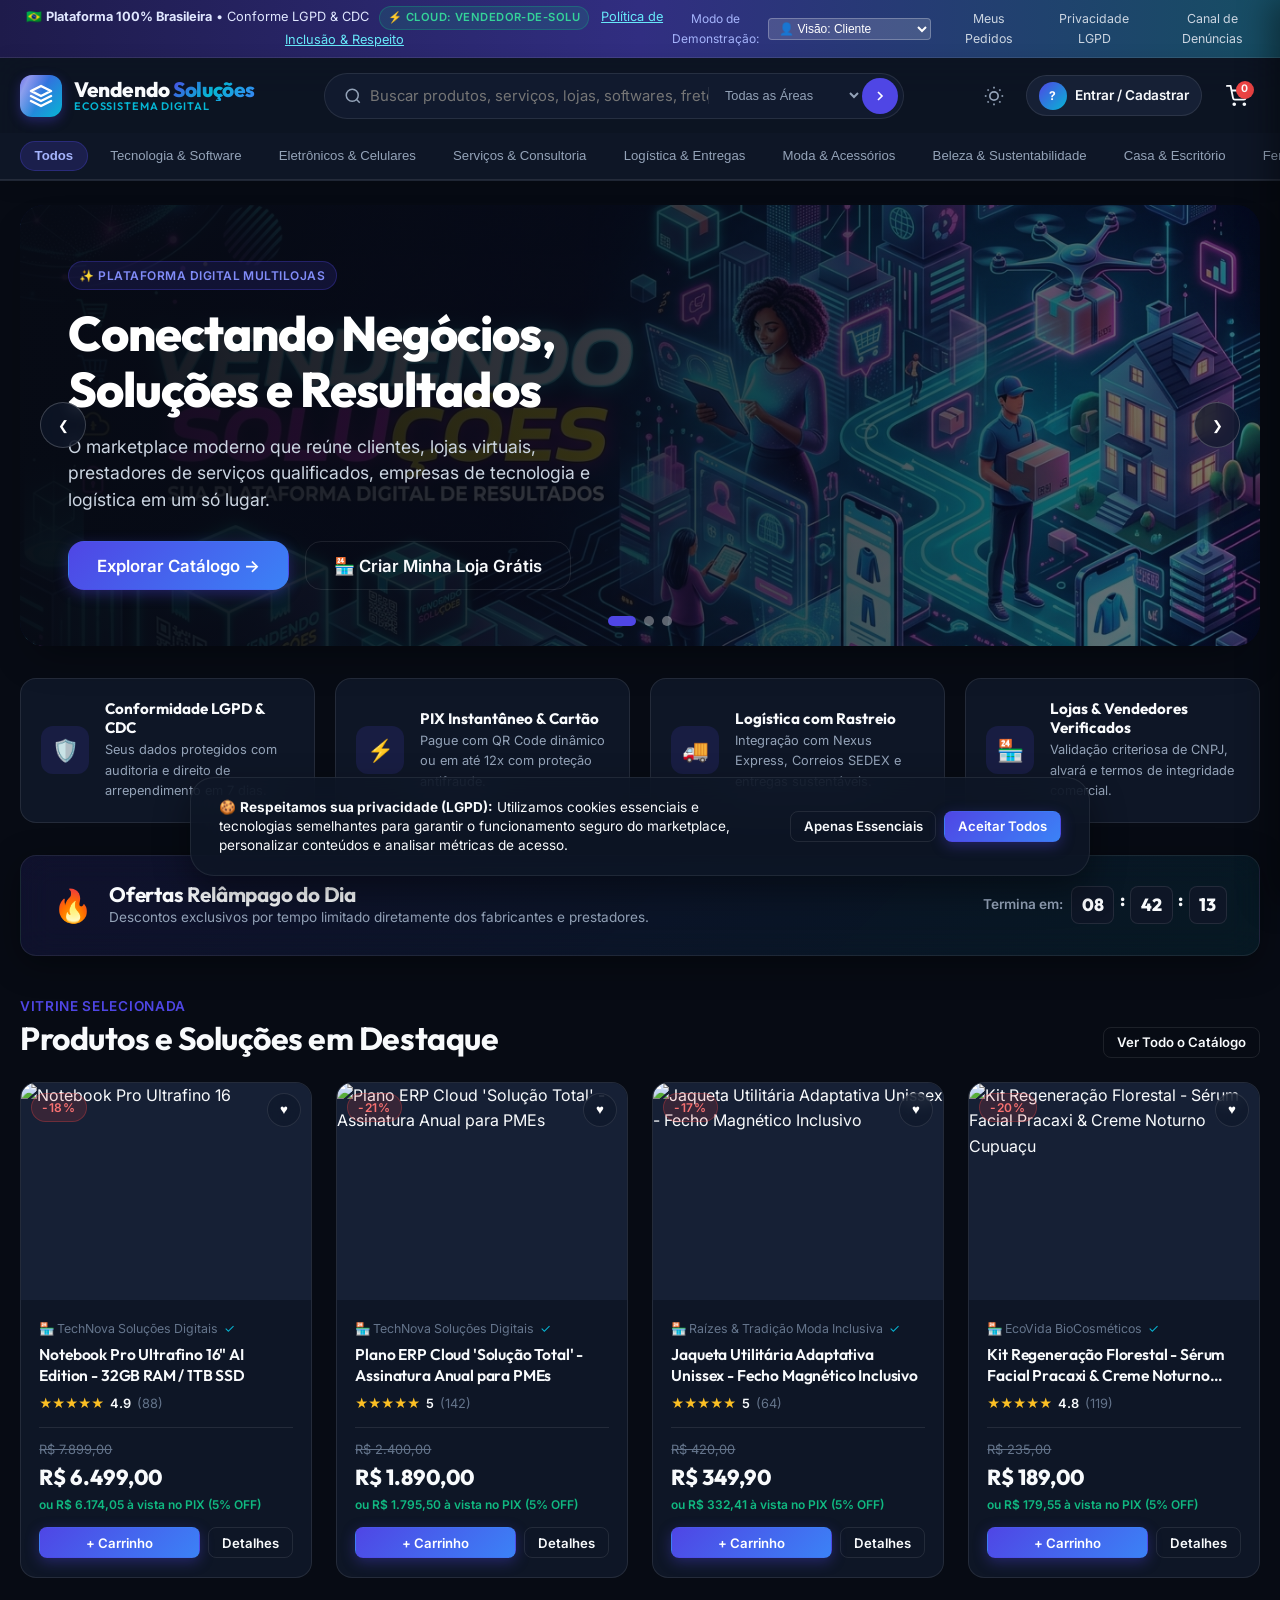
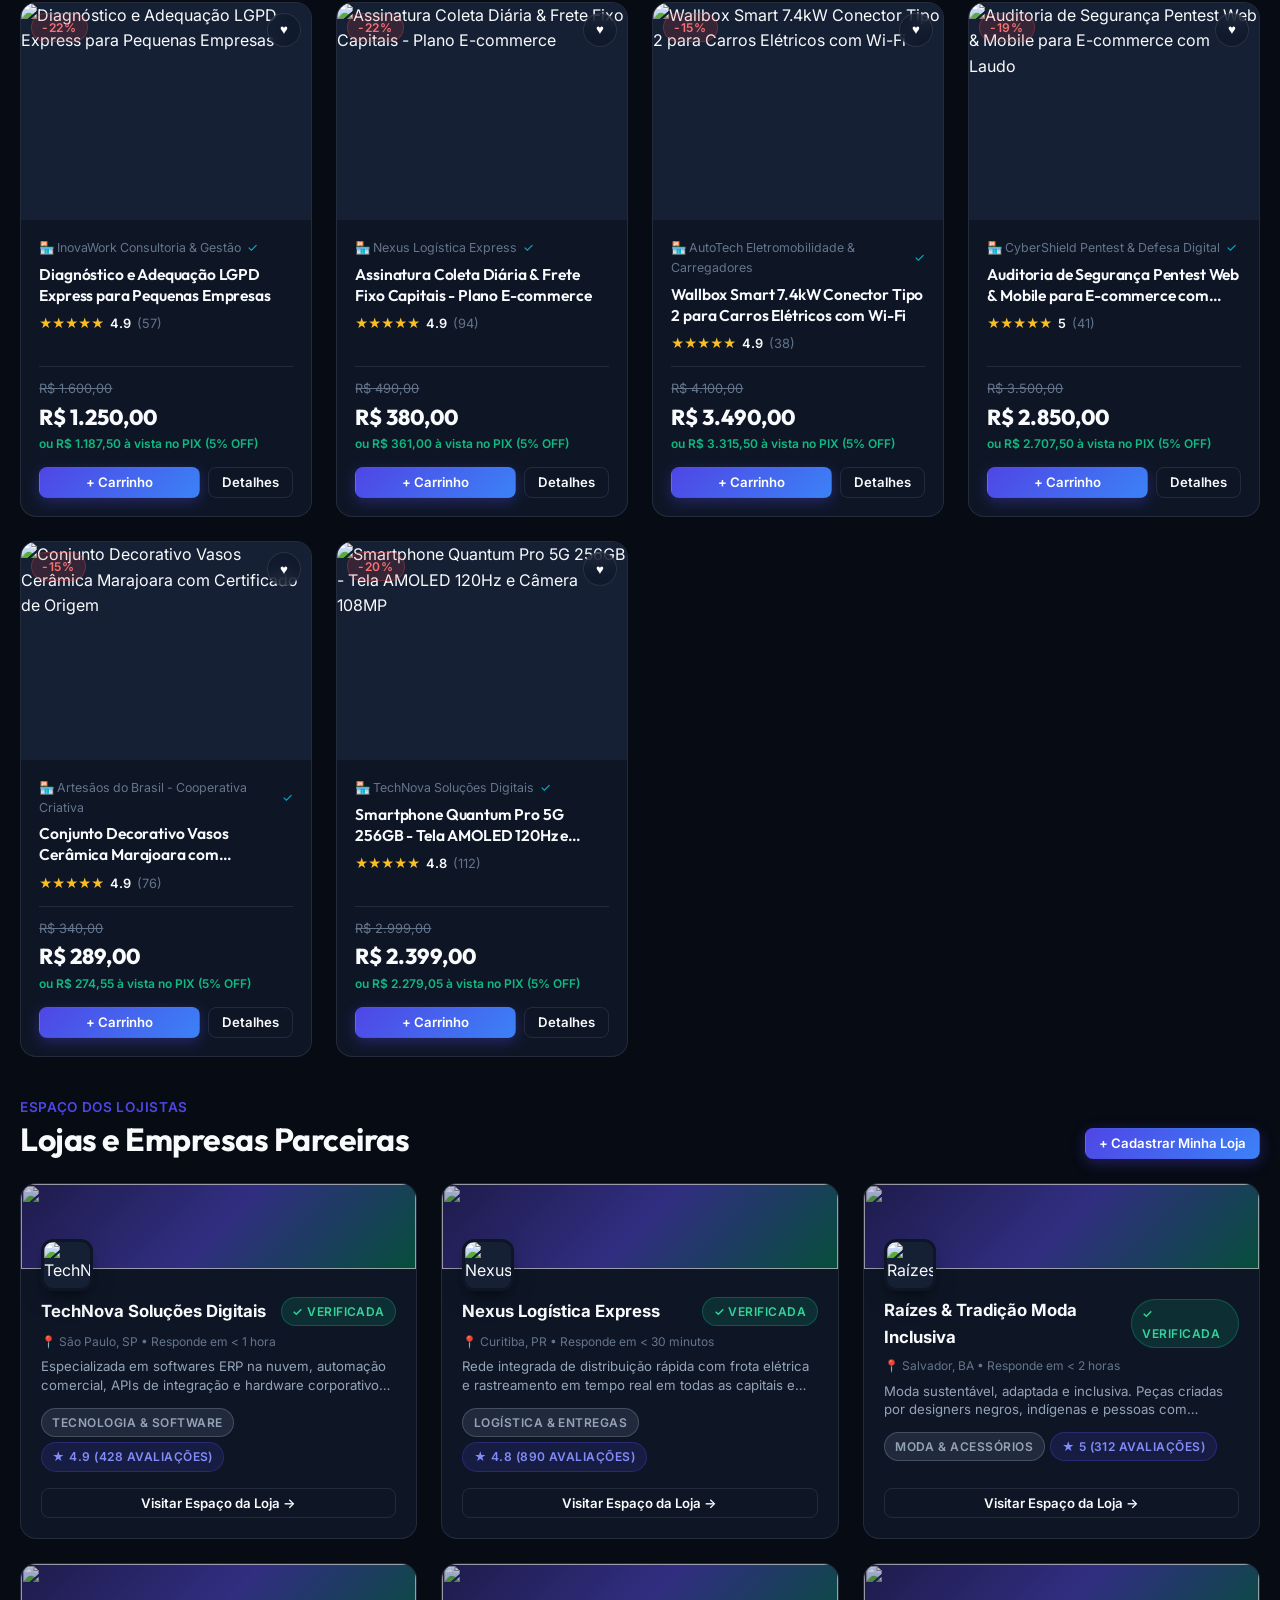
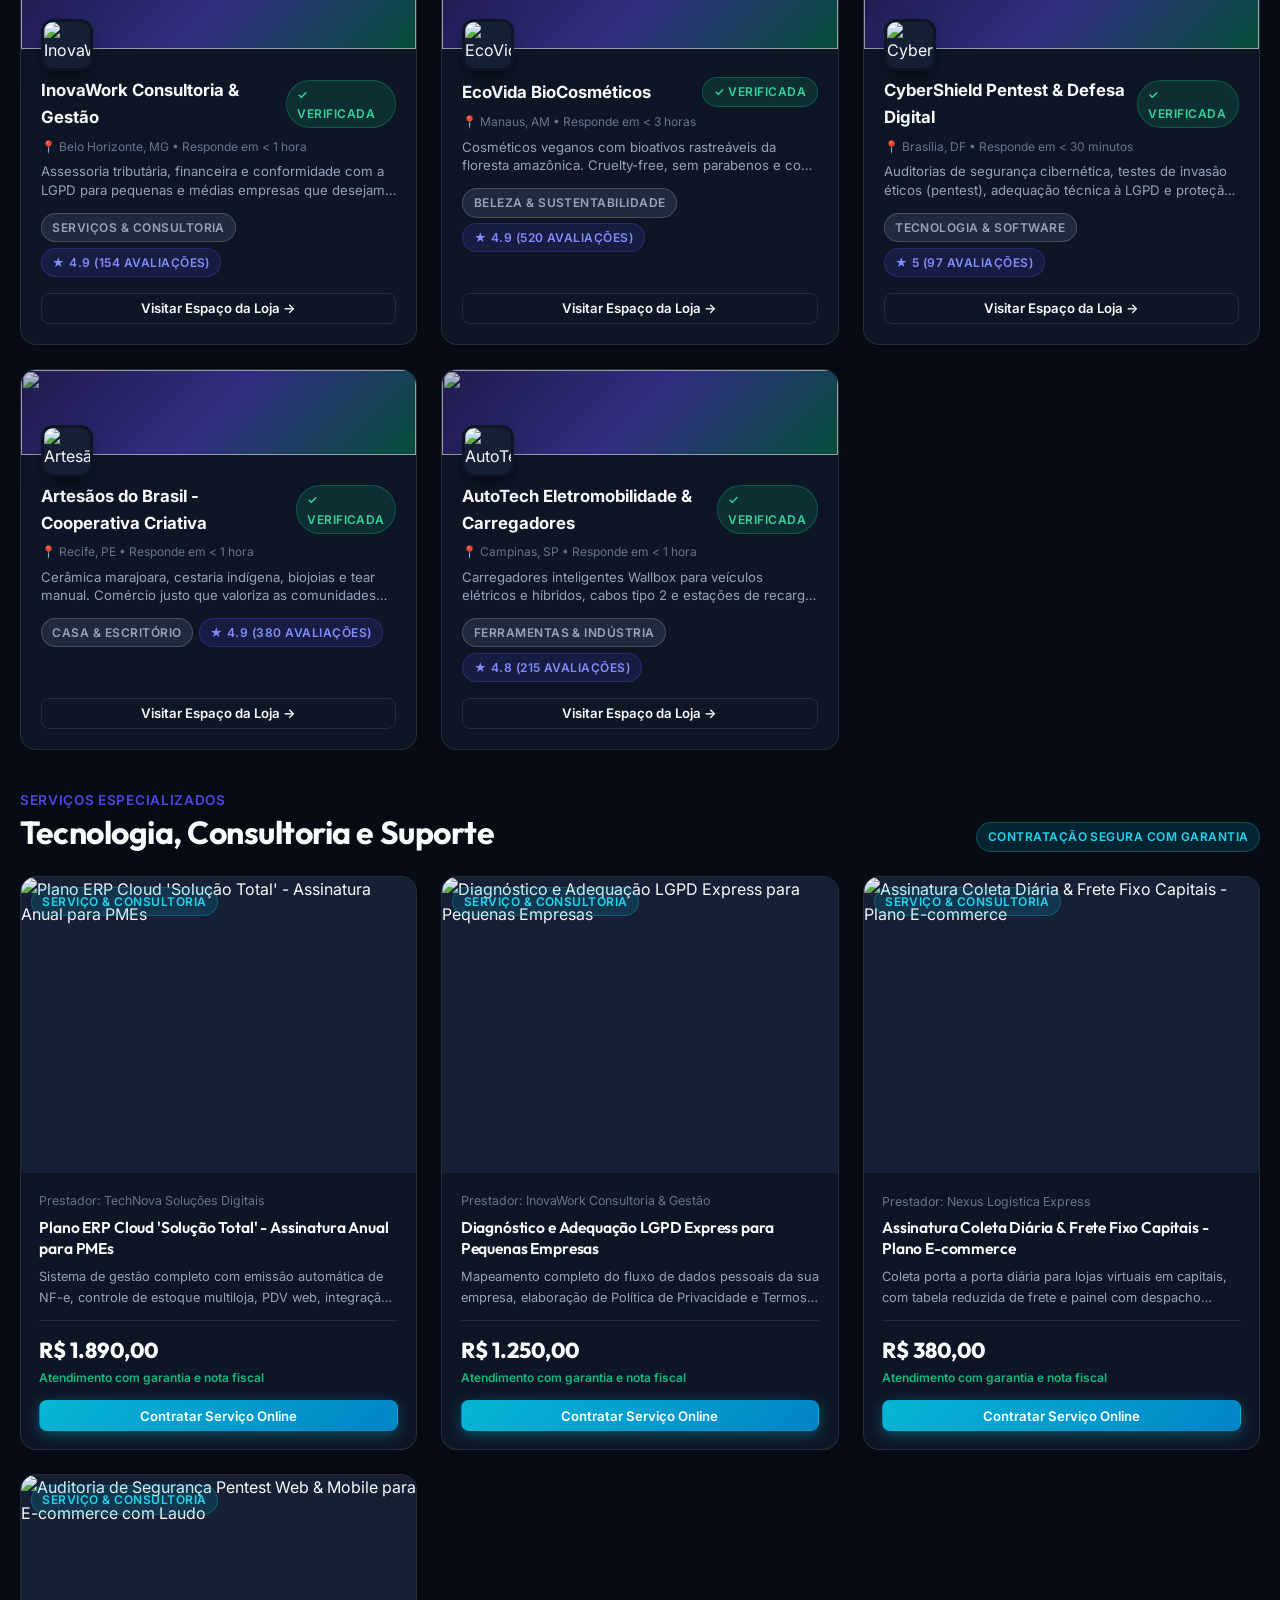
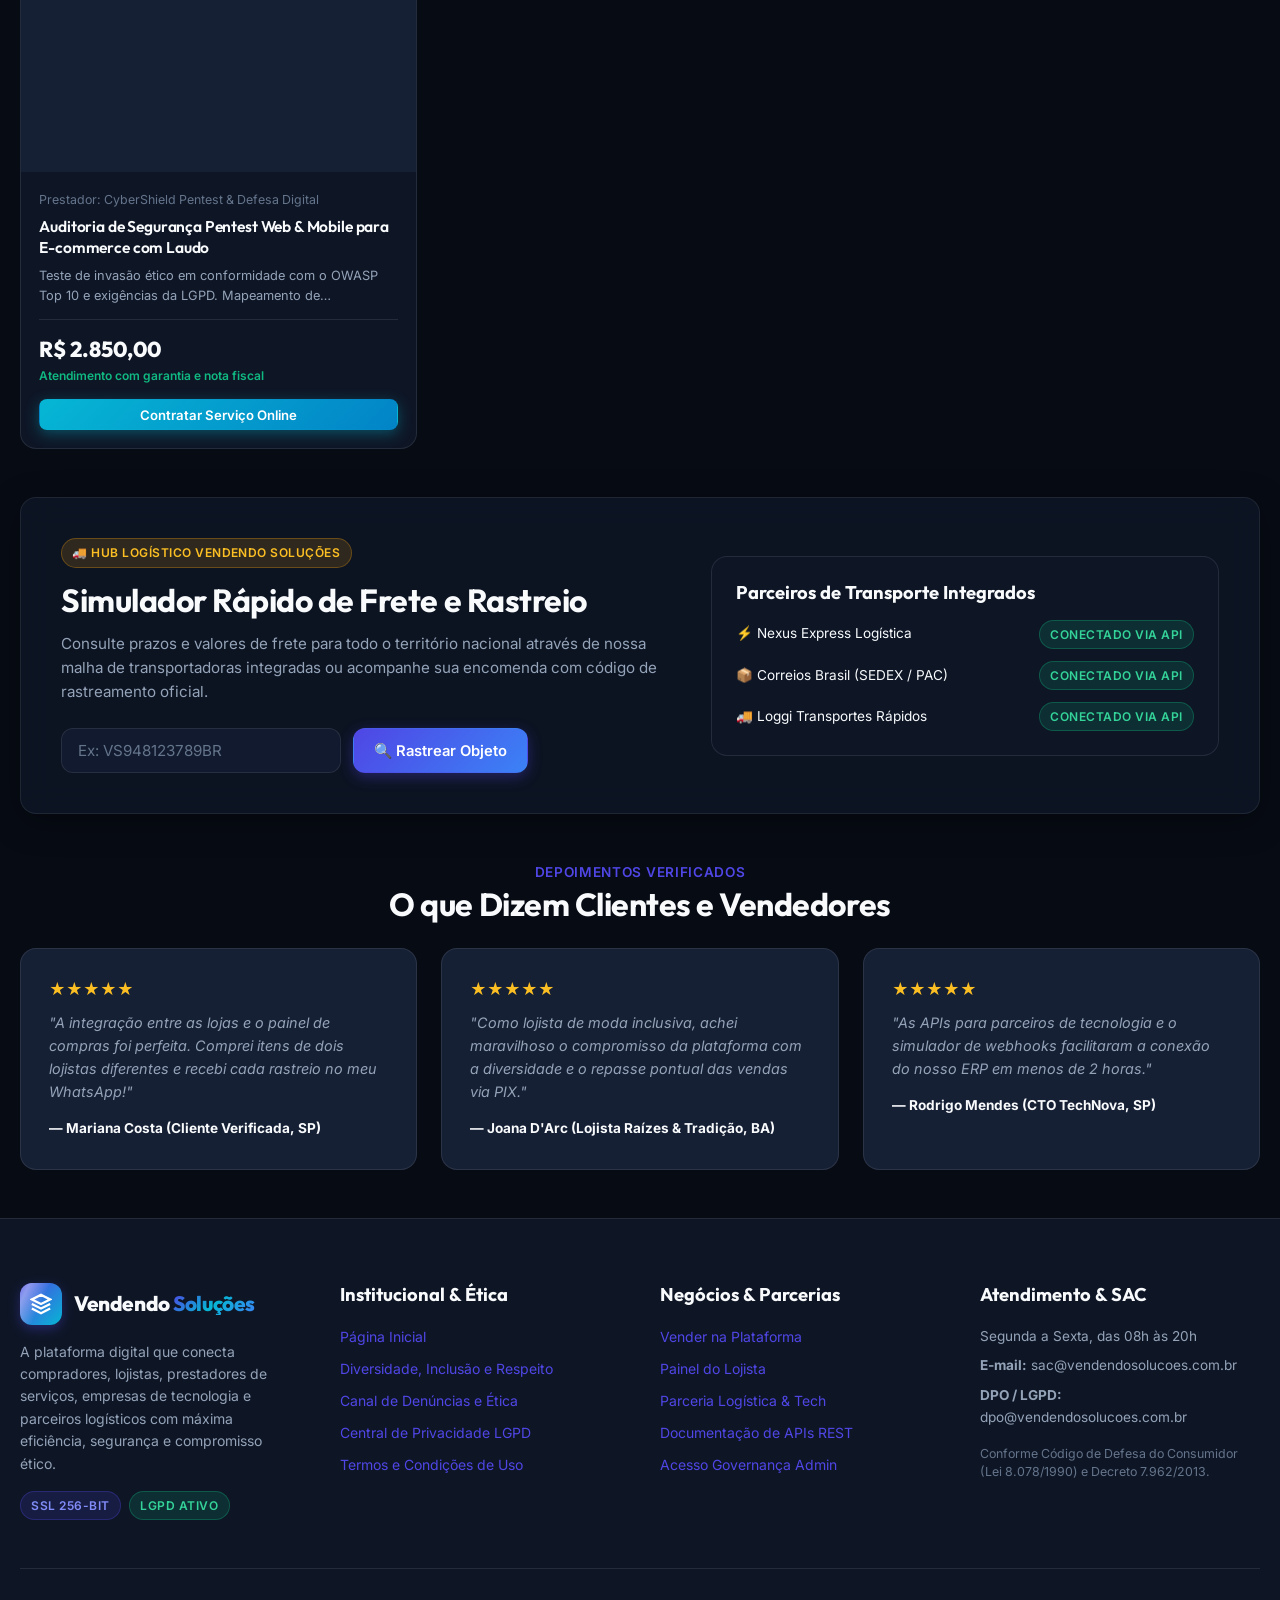
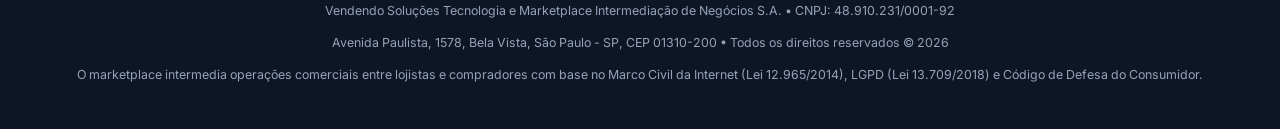
==== index.html @ 3128c268 "Pure static site - no package.json" ====
<!DOCTYPE html>
<html lang="pt-BR" data-theme="dark">
<head>
  <meta charset="UTF-8">
  <meta name="viewport" content="width=device-width, initial-scale=1.0, maximum-scale=5.0">
  <title>Vendendo Soluções — Plataforma Digital & Marketplace Inclusivo</title>
  <meta name="description" content="O ecossistema digital que conecta clientes, lojistas, prestadores de serviços e empresas de tecnologia com segurança, diversidade e conformidade LGPD.">
  <meta name="theme-color" content="#4F46E5">
  <link rel="manifest" href="/manifest.json">
  <link rel="icon" type="image/svg+xml" href="/assets/images/icon.svg">

  <!-- Environment Variables Injection (Vercel) -->
  <script>
    // Vercel injects environment variables at build time
    // Fallback to defaults for local development
    window.ENV = {
      VITE_FIREBASE_API_KEY: "AIzaSyAOHlzuTQDKIqgo1FUgU7ARN6tBzEs52_4",
      VITE_FIREBASE_AUTH_DOMAIN: "vendedor-de-solu.firebaseapp.com",
      VITE_FIREBASE_PROJECT_ID: "vendedor-de-solu",
      VITE_FIREBASE_STORAGE_BUCKET: "vendedor-de-solu.firebasestorage.app",
      VITE_FIREBASE_MESSAGING_SENDER_ID: "953875102535",
      VITE_FIREBASE_APP_ID: "1:953875102535:web:6b5782e82c4dc207832a62",
      VITE_FIREBASE_MEASUREMENT_ID: "G-XT74WR2V3C",
      VITE_GA_MEASUREMENT_ID: "G-XXXXXXXXXX"
    };
  </script>

  <!-- Google Analytics (GA4) -->
  <script>
    const GA_ID = window.ENV?.VITE_GA_MEASUREMENT_ID || "G-XXXXXXXXXX";
    if (GA_ID !== "G-XXXXXXXXXX") {
      const script = document.createElement("script");
      script.async = true;
      script.src = "https://www.googletagmanager.com/gtag/js?id=" + GA_ID;
      document.head.appendChild(script);
      window.dataLayer = window.dataLayer || [];
      function gtag(){dataLayer.push(arguments);}
      gtag('js', new Date());
      gtag('config', GA_ID);
    }
  </script>

  <!-- Stylesheets -->
  <link rel="stylesheet" href="/css/design-system.css">
  <link rel="stylesheet" href="/css/components.css">
  <link rel="stylesheet" href="/css/marketplace.css">
  <link rel="stylesheet" href="/css/dashboards.css">
  <link rel="stylesheet" href="/css/policies.css">
  <link rel="stylesheet" href="/css/responsive.css">
</head>
<body>

  <!-- Top Notice & Role Switcher Bar -->
  <div class="top-notice-bar">
    <div class="container" style="display:flex; justify-content:space-between; align-items:center; width:100%;">
      <div>
        <span>🇧🇷 <strong>Plataforma 100% Brasileira</strong> • Conforme LGPD & CDC</span>
        <span id="firebase-cloud-status" class="badge badge-success" style="font-size:0.7rem; padding:2px 8px; margin-left:6px; cursor:pointer;" onclick="store.showToast('Conectado ao Firebase Cloud (Projeto: vendedor-de-solu)', 'success', 'Firebase Integrado')">⚡ Cloud: vendedor-de-solu</span>
        <a href="javascript:void(0)" onclick="App.navigate('policy-diversity')">Política de Inclusão & Respeito</a>
      </div>
      <div style="display:flex; align-items:center; gap:1rem;">
        <div style="display:flex; align-items:center; gap:0.4rem;">
          <span style="font-size:0.75rem; color:#A5B4FC;">Modo de Demonstração:</span>
          <select id="quick-role-selector" onchange="App.handleRoleSwitch(this.value)" style="background:rgba(255,255,255,0.15); color:#FFFFFF; border:1px solid rgba(255,255,255,0.25); border-radius:4px; padding:2px 6px; font-size:0.75rem; cursor:pointer;">
            <option value="client">👤 Visão: Cliente</option>
            <option value="lojista">🏪 Visão: Lojista</option>
            <option value="partner">🤝 Visão: Parceiro</option>
            <option value="admin">🛡️ Visão: Administrador</option>
          </select>
        </div>
        <div class="top-notice-links">
          <a href="javascript:void(0)" onclick="App.navigate('my-orders')">Meus Pedidos</a>
          <a href="javascript:void(0)" onclick="App.navigate('policy-lgpd')">Privacidade LGPD</a>
          <a href="javascript:void(0)" onclick="App.openModal('modal-report')">Canal de Denúncias</a>
        </div>
      </div>
    </div>
  </div>

  <!-- Main Site Header -->
  <header class="site-header">
    <div class="container">
      <div class="header-main">
        <!-- Brand Logo -->
        <a class="brand-logo" onclick="App.navigate('home')">
          <div class="brand-icon">
            <svg width="24" height="24" viewBox="0 0 24 24" fill="none" stroke="currentColor" stroke-width="2.5" stroke-linecap="round" stroke-linejoin="round">
              <path d="M12 2L2 7l10 5 10-5-10-5zM2 17l10 5 10-5M2 12l10 5 10-5"/>
            </svg>
          </div>
          <div class="brand-title">
            <span class="main-text">Vendendo <span class="text-gradient">Soluções</span></span>
            <span class="sub-text">Ecossistema Digital</span>
          </div>
        </a>

        <!-- Global Search Bar -->
        <div class="search-wrapper">
          <div class="search-bar-inner">
            <svg width="18" height="18" viewBox="0 0 24 24" fill="none" stroke="#94A3B8" stroke-width="2" style="margin-right:8px;">
              <circle cx="11" cy="11" r="8"/><path d="m21 21-4.3-4.3"/>
            </svg>
            <input type="text" id="global-search-input" class="search-input" placeholder="Buscar produtos, serviços, lojas, softwares, frete...">
            <select class="search-category-select" onchange="App.filterCategory(this.value)">
              <option value="cat-todos">Todas as Áreas</option>
              <option value="cat-tec">Tecnologia & SaaS</option>
              <option value="cat-eletronicos">Eletrônicos</option>
              <option value="cat-servicos">Serviços</option>
              <option value="cat-logistica">Logística</option>
              <option value="cat-moda">Moda Inclusiva</option>
              <option value="cat-beleza">BioCosméticos</option>
            </select>
            <button class="search-btn" title="Buscar">
              <svg width="16" height="16" viewBox="0 0 24 24" fill="none" stroke="currentColor" stroke-width="2.5"><path d="m9 18 6-6-6-6"/></svg>
            </button>
          </div>
          <!-- Predictive Results Dropdown -->
          <div class="search-results-dropdown" id="search-predictive-dropdown"></div>
        </div>

        <!-- Header Actions -->
        <div class="header-actions">
          <!-- Theme Switcher -->
          <button class="btn btn-ghost btn-icon" id="theme-toggle-btn" onclick="App.toggleTheme()" title="Alternar Modo Escuro / Claro">
            <svg width="20" height="20" viewBox="0 0 24 24" fill="none" stroke="currentColor" stroke-width="2"><circle cx="12" cy="12" r="5"/><line x1="12" y1="1" x2="12" y2="3"/><line x1="12" y1="21" x2="12" y2="23"/><line x1="4.22" y1="4.22" x2="5.64" y2="5.64"/><line x1="18.36" y1="18.36" x2="19.78" y2="19.78"/><line x1="1" y1="12" x2="3" y2="12"/><line x1="21" y1="12" x2="23" y2="12"/><line x1="4.22" y1="19.78" x2="5.64" y2="18.36"/><line x1="18.36" y1="5.64" x2="19.78" y2="4.22"/></svg>
          </button>

          <!-- User Profile / Auth Action -->
          <div class="profile-avatar-pill" id="user-profile-menu">
            <div id="nav-user-display" style="display:flex; align-items:center; gap:0.5rem; cursor:pointer;" onclick="App.toggleUserMenu(event)">
              <div class="avatar-circle">C</div>
              <span style="font-size:0.85rem; font-weight:600;">Carlos</span>
              <svg width="14" height="14" viewBox="0 0 24 24" fill="none" stroke="currentColor" stroke-width="2.5" style="margin-left:2px;">⌄</svg>
            </div>
            <div class="user-dropdown" id="user-dropdown-menu" style="display:none; position:absolute; top:100%; right:0; margin-top:8px; min-width:220px; background:var(--bg-surface); border:1px solid var(--border-color); border-radius:var(--radius-md); box-shadow:var(--shadow-lg); z-index:1000; overflow:hidden;">
              <div style="padding:0.75rem 1rem; border-bottom:1px solid var(--border-color);">
                <div style="font-weight:600; font-size:0.85rem;" id="dropdown-user-name">Carlos Eduardo Silva</div>
                <div style="font-size:0.7rem; color:var(--secondary); text-transform:uppercase; font-weight:600;" id="dropdown-user-role">CLIENTE</div>
              </div>
              <a href="javascript:void(0)" onclick="App.navigate('my-orders')" class="dropdown-item" style="display:flex; align-items:center; gap:0.5rem; padding:0.6rem 1rem; color:var(--text-primary); text-decoration:none; font-size:0.85rem; transition:background 0.15s;">📦 Meus Pedidos</a>
              <a href="javascript:void(0)" onclick="App.navigate('policy-lgpd')" class="dropdown-item" style="display:flex; align-items:center; gap:0.5rem; padding:0.6rem 1rem; color:var(--text-primary); text-decoration:none; font-size:0.85rem;">🔒 Privacidade LGPD</a>
              <a href="javascript:void(0)" onclick="App.openModal('modal-report')" class="dropdown-item" style="display:flex; align-items:center; gap:0.5rem; padding:0.6rem 1rem; color:var(--text-primary); text-decoration:none; font-size:0.85rem;">⚠️ Canal de Denúncias</a>
              <hr style="margin:0.5rem 0; border:none; border-top:1px solid var(--border-color);">
              <button onclick="App.logout()" class="dropdown-item" style="display:flex; align-items:center; gap:0.5rem; padding:0.6rem 1rem; color:var(--danger); text-decoration:none; font-size:0.85rem; background:none; border:none; width:100%; text-align:left; cursor:pointer;">🚪 Sair da Conta</button>
            </div>
          </div>

          <!-- Cart Drawer Button -->
          <div class="action-item" onclick="App.openDrawer('cart-drawer')" title="Carrinho de Compras">
            <svg width="22" height="22" viewBox="0 0 24 24" fill="none" stroke="currentColor" stroke-width="2" stroke-linecap="round" stroke-linejoin="round">
              <circle cx="9" cy="21" r="1"/><circle cx="20" cy="21" r="1"/>
              <path d="M1 1h4l2.68 13.39a2 2 0 0 0 2 1.61h9.72a2 2 0 0 0 2-1.61L23 6H6"/>
            </svg>
            <span class="action-badge" id="header-cart-count">0</span>
          </div>
        </div>
      </div>
    </div>

    <!-- Category Nav Strip -->
    <div class="category-nav-strip">
      <div class="container">
        <div class="category-nav-inner" id="category-nav-pills">
          <!-- Dynamic Category Pills Rendered by JS -->
        </div>
      </div>
    </div>
  </header>

  <!-- =========================================================================
       VIEW: HOME (PÁGINA INICIAL)
       ========================================================================= -->
  <main id="view-home" class="view-container">
    <div class="container">

      <!-- Hero Banner Carousel -->
      <section class="hero-section">
        <div class="hero-carousel">
          <div class="carousel-track" id="hero-carousel-track">
            
            <!-- Slide 1: Main Platform & Technology -->
            <div class="carousel-slide">
              <img src="/assets/images/hero-banner.jpg" alt="Vendendo Soluções Marketplace" class="slide-bg">
              <div class="slide-overlay"></div>
              <div class="slide-content">
                <span class="slide-badge badge badge-primary">✨ Plataforma Digital Multilojas</span>
                <h1 class="slide-title">Conectando Negócios, Soluções e Resultados</h1>
                <p class="slide-desc">O marketplace moderno que reúne clientes, lojas virtuais, prestadores de serviços qualificados, empresas de tecnologia e logística em um só lugar.</p>
                <div class="slide-actions">
                  <button class="btn btn-primary btn-lg" onclick="document.getElementById('section-produtos').scrollIntoView({behavior:'smooth'})">
                    Explorar Catálogo →
                  </button>
                  <button class="btn btn-outline btn-lg" onclick="App.openModal('modal-register-merchant')">
                    🏪 Criar Minha Loja Grátis
                  </button>
                </div>
              </div>
            </div>

            <!-- Slide 2: Diversity, Inclusion & Respect -->
            <div class="carousel-slide">
              <img src="/assets/images/diversity-banner.jpg" alt="Diversidade e Inclusão" class="slide-bg">
              <div class="slide-overlay"></div>
              <div class="slide-content">
                <span class="slide-badge badge badge-cyan">🤝 Diversidade, Equidade & Respeito</span>
                <h2 class="slide-title">Um Ecossistema Aberto, Inclusivo e Seguro</h2>
                <p class="slide-desc">Respeito irrestrito a todas as pessoas, comunidade LGBTQIA+, empreendedores negros, indígenas, pessoas com deficiência e negócios de todos os portes.</p>
                <div class="slide-actions">
                  <button class="btn btn-secondary btn-lg" onclick="App.navigate('policy-diversity')">
                    Conhecer Nossas Diretrizes
                  </button>
                  <button class="btn btn-outline btn-lg" onclick="App.openModal('modal-report')">
                    Canal Ético & Denúncia
                  </button>
                </div>
              </div>
            </div>

            <!-- Slide 3: Smart Logistics & Cloud -->
            <div class="carousel-slide">
              <img src="/assets/images/logistics-banner.jpg" alt="Logística Inteligente" class="slide-bg">
              <div class="slide-overlay"></div>
              <div class="slide-content">
                <span class="slide-badge badge badge-warning">⚡ Logística Integrada & Rápida</span>
                <h2 class="slide-title">Entregas Inteligentes e Tecnologia Conectada</h2>
                <p class="slide-desc">Frota de transporte com rastreamento ao vivo, integração via API REST para transportadoras e envio simplificado para todos os lojistas.</p>
                <div class="slide-actions">
                  <button class="btn btn-primary btn-lg" onclick="document.getElementById('section-logistica').scrollIntoView({behavior:'smooth'})">
                    Simular Frete & Rastreio
                  </button>
                  <button class="btn btn-outline btn-lg" onclick="App.openModal('modal-register-partner')">
                    Seja um Parceiro Logístico
                  </button>
                </div>
              </div>
            </div>

          </div>

          <!-- Carousel Controls -->
          <button class="carousel-nav-btn carousel-nav-prev" onclick="App.prevSlide()">❮</button>
          <button class="carousel-nav-btn carousel-nav-next" onclick="App.nextSlide()">❯</button>
          <div class="carousel-indicators">
            <button class="carousel-dot active" onclick="App.setSlide(0)"></button>
            <button class="carousel-dot" onclick="App.setSlide(1)"></button>
            <button class="carousel-dot" onclick="App.setSlide(2)"></button>
          </div>
        </div>
      </section>

      <!-- Trust & Pillars Strip -->
      <section class="trust-strip">
        <div class="trust-card">
          <div class="trust-icon-box">🛡️</div>
          <div class="trust-card-info">
            <h4>Conformidade LGPD & CDC</h4>
            <p>Seus dados protegidos com auditoria e direito de arrependimento em 7 dias.</p>
          </div>
        </div>
        <div class="trust-card">
          <div class="trust-icon-box">⚡</div>
          <div class="trust-card-info">
            <h4>PIX Instantâneo & Cartão</h4>
            <p>Pague com QR Code dinâmico ou em até 12x com proteção antifraude.</p>
          </div>
        </div>
        <div class="trust-card">
          <div class="trust-icon-box">🚚</div>
          <div class="trust-card-info">
            <h4>Logística com Rastreio</h4>
            <p>Integração com Nexus Express, Correios SEDEX e entregas sustentáveis.</p>
          </div>
        </div>
        <div class="trust-card">
          <div class="trust-icon-box">🏪</div>
          <div class="trust-card-info">
            <h4>Lojas & Vendedores Verificados</h4>
            <p>Validação criteriosa de CNPJ, alvará e termos de integridade comercial.</p>
          </div>
        </div>
      </section>

      <!-- Flash Deals Section -->
      <section class="glass-panel" style="padding:1.5rem 2rem; margin-bottom:2.5rem; background:linear-gradient(135deg, rgba(79,70,229,0.12) 0%, rgba(6,182,212,0.08) 100%);">
        <div style="display:flex; justify-content:space-between; align-items:center; flex-wrap:wrap; gap:1rem;">
          <div style="display:flex; align-items:center; gap:1rem;">
            <span style="font-size:2rem;">🔥</span>
            <div>
              <h3 style="font-size:1.3rem;">Ofertas Relâmpago do Dia</h3>
              <p style="margin:0; font-size:0.85rem;">Descontos exclusivos por tempo limitado diretamente dos fabricantes e prestadores.</p>
            </div>
          </div>
          <div style="display:flex; align-items:center; gap:0.5rem;">
            <span style="font-size:0.85rem; font-weight:600; color:var(--text-secondary);">Termina em:</span>
            <div style="display:flex; gap:0.35rem; font-family:var(--font-heading); font-weight:800; font-size:1.1rem;">
              <span id="flash-h" style="background:var(--bg-surface); padding:0.25rem 0.6rem; border-radius:var(--radius-sm); border:1px solid var(--border-color);">08</span> :
              <span id="flash-m" style="background:var(--bg-surface); padding:0.25rem 0.6rem; border-radius:var(--radius-sm); border:1px solid var(--border-color);">42</span> :
              <span id="flash-s" style="background:var(--bg-surface); padding:0.25rem 0.6rem; border-radius:var(--radius-sm); border:1px solid var(--border-color);">15</span>
            </div>
          </div>
        </div>
      </section>

      <!-- Featured Products Vitrine -->
      <section id="section-produtos">
        <div class="section-header">
          <div class="section-title-wrap">
            <span class="section-tagline">Vitrine Selecionada</span>
            <h2 class="section-title">Produtos e Soluções em Destaque</h2>
          </div>
          <div>
            <button class="btn btn-outline btn-sm" onclick="App.filterCategory('cat-todos')">Ver Todo o Catálogo</button>
          </div>
        </div>
        <div class="grid-products" id="vitrine-produtos-grid">
          <!-- Dynamic Products Rendered by JS -->
        </div>
      </section>

      <!-- Featured Stores Showcase -->
      <section id="section-lojas" style="margin-top:2rem;">
        <div class="section-header">
          <div class="section-title-wrap">
            <span class="section-tagline">Espaço dos Lojistas</span>
            <h2 class="section-title">Lojas e Empresas Parceiras</h2>
          </div>
          <button class="btn btn-primary btn-sm" onclick="App.openModal('modal-register-merchant')">
            + Cadastrar Minha Loja
          </button>
        </div>
        <div class="grid-stores" id="vitrine-lojas-grid">
          <!-- Dynamic Stores Rendered by JS -->
        </div>
      </section>

      <!-- Services & Professionals Showcase -->
      <section id="section-servicos" style="margin-top:2rem;">
        <div class="section-header">
          <div class="section-title-wrap">
            <span class="section-tagline">Serviços Especializados</span>
            <h2 class="section-title">Tecnologia, Consultoria e Suporte</h2>
          </div>
          <span class="badge badge-cyan">Contratação Segura com Garantia</span>
        </div>
        <div class="grid-services" id="vitrine-servicos-grid">
          <!-- Dynamic Services Rendered by JS -->
        </div>
      </section>

      <!-- Integrated Logistics Quick Simulator -->
      <section id="section-logistica" class="glass-panel" style="padding:2.5rem; margin:3rem 0;">
        <div style="display:grid; grid-template-columns:1.2fr 1fr; gap:2.5rem; align-items:center;">
          <div>
            <span class="badge badge-warning" style="margin-bottom:0.75rem;">🚚 HUB LOGÍSTICO VENDENDO SOLUÇÕES</span>
            <h2 style="margin-bottom:0.75rem;">Simulador Rápido de Frete e Rastreio</h2>
            <p style="font-size:0.95rem; margin-bottom:1.5rem;">
              Consulte prazos e valores de frete para todo o território nacional através de nossa malha de transportadoras integradas ou acompanhe sua encomenda com código de rastreamento oficial.
            </p>
            <div style="display:flex; gap:0.75rem; flex-wrap:wrap;">
              <input type="text" id="quick-track-input" class="form-control" style="max-width:280px;" placeholder="Ex: VS948123789BR">
              <button class="btn btn-primary" onclick="App.openTrackingModal(document.getElementById('quick-track-input').value.trim() || 'VS948123789BR')">
                🔍 Rastrear Objeto
              </button>
            </div>
          </div>
          <div style="background:var(--bg-surface); padding:1.5rem; border-radius:var(--radius-lg); border:1px solid var(--border-color);">
            <h4 style="margin-bottom:1rem;">Parceiros de Transporte Integrados</h4>
            <div style="display:flex; flex-direction:column; gap:0.75rem;">
              <div style="display:flex; justify-content:space-between; align-items:center; font-size:0.85rem;">
                <span>⚡ Nexus Express Logística</span>
                <span class="badge badge-success">Conectado via API</span>
              </div>
              <div style="display:flex; justify-content:space-between; align-items:center; font-size:0.85rem;">
                <span>📦 Correios Brasil (SEDEX / PAC)</span>
                <span class="badge badge-success">Conectado via API</span>
              </div>
              <div style="display:flex; justify-content:space-between; align-items:center; font-size:0.85rem;">
                <span>🚚 Loggi Transportes Rápidos</span>
                <span class="badge badge-success">Conectado via API</span>
              </div>
            </div>
          </div>
        </div>
      </section>

      <!-- Customer Testimonials -->
      <section style="margin:3rem 0;">
        <div class="section-header" style="justify-content:center; text-align:center;">
          <div class="section-title-wrap" style="align-items:center;">
            <span class="section-tagline">Depoimentos Verificados</span>
            <h2 class="section-title">O que Dizem Clientes e Vendedores</h2>
          </div>
        </div>
        <div style="display:grid; grid-template-columns:repeat(auto-fit, minmax(280px, 1fr)); gap:1.5rem;">
          <div class="value-box">
            <div class="rating-stars" style="margin-bottom:0.5rem;">★★★★★</div>
            <p style="font-style:italic; font-size:0.9rem;">"A integração entre as lojas e o painel de compras foi perfeita. Comprei itens de dois lojistas diferentes e recebi cada rastreio no meu WhatsApp!"</p>
            <strong style="font-size:0.85rem;">— Mariana Costa (Cliente Verificada, SP)</strong>
          </div>
          <div class="value-box">
            <div class="rating-stars" style="margin-bottom:0.5rem;">★★★★★</div>
            <p style="font-style:italic; font-size:0.9rem;">"Como lojista de moda inclusiva, achei maravilhoso o compromisso da plataforma com a diversidade e o repasse pontual das vendas via PIX."</p>
            <strong style="font-size:0.85rem;">— Joana D'Arc (Lojista Raízes & Tradição, BA)</strong>
          </div>
          <div class="value-box">
            <div class="rating-stars" style="margin-bottom:0.5rem;">★★★★★</div>
            <p style="font-style:italic; font-size:0.9rem;">"As APIs para parceiros de tecnologia e o simulador de webhooks facilitaram a conexão do nosso ERP em menos de 2 horas."</p>
            <strong style="font-size:0.85rem;">— Rodrigo Mendes (CTO TechNova, SP)</strong>
          </div>
        </div>
      </section>

    </div>
  </main>

  <!-- =========================================================================
       VIEW: STOREFRONT (PÁGINA INDIVIDUAL DA LOJA)
       ========================================================================= -->
  <section id="view-storefront" class="view-container" style="display:none;">
    <div class="container">
      <button class="btn btn-ghost btn-sm" onclick="App.navigate('home')" style="margin-bottom:1rem;">
        ← Voltar à Página Inicial
      </button>

      <div class="storefront-header">
        <div class="storefront-banner">
          <img id="sf-banner" src="" class="storefront-banner-img">
        </div>
        <div class="storefront-profile">
          <div class="storefront-brand">
            <img id="sf-avatar" src="" class="storefront-avatar">
            <div class="storefront-meta">
              <div style="display:flex; align-items:center; gap:0.5rem;">
                <h2 id="sf-name">Nome da Loja</h2>
                <span class="badge badge-success">✓ Loja Verificada</span>
              </div>
              <div id="sf-legal-cnpj" style="font-size:0.8rem; color:var(--text-muted); margin-top:0.25rem;">
                Razão Social • CNPJ
              </div>
              <p id="sf-desc" style="margin:0.5rem 0 0 0; max-width:650px; font-size:0.875rem;">Descrição da loja...</p>
            </div>
          </div>
          <div class="storefront-actions">
            <button class="btn btn-outline btn-sm" id="sf-btn-fav">☆ Favoritar Loja</button>
            <button class="btn btn-ghost btn-sm" style="color:var(--danger);" onclick="App.openModal('modal-report')">
              ⚠️ Denunciar Loja
            </button>
          </div>
        </div>
      </div>

      <!-- Store Products Showcase -->
      <div class="section-header">
        <h3>Catálogo Exclusivo desta Loja</h3>
      </div>
      <div class="grid-products" id="sf-products-grid">
        <!-- Products for this store -->
      </div>
    </div>
  </section>

  <!-- =========================================================================
       VIEW: CHECKOUT MULTI-LOJISTA
       ========================================================================= -->
  <section id="view-checkout" class="view-container" style="display:none;">
    <div class="container" style="max-width:1050px; margin:2rem auto;">
      
      <!-- Checkout Steps Bar -->
      <div class="checkout-steps-bar">
        <div class="checkout-step-node active" id="step-node-1">
          <div class="step-circle">1</div>
          <span class="step-label">Identificação & Entrega</span>
        </div>
        <div class="checkout-step-node" id="step-node-2">
          <div class="step-circle">2</div>
          <span class="step-label">Opções de Frete</span>
        </div>
        <div class="checkout-step-node" id="step-node-3">
          <div class="step-circle">3</div>
          <span class="step-label">Pagamento & Conclusão</span>
        </div>
      </div>

      <div class="checkout-grid">
        <!-- Main Form Column -->
        <div class="glass-panel" style="padding:2rem;">
          
          <!-- Step 1: Address & Identification -->
          <div id="checkout-step-1">
            <h3 style="margin-bottom:1.25rem;">📍 Dados de Entrega e Destinatário</h3>
            <div style="display:grid; grid-template-columns:1fr 1fr; gap:1rem;">
              <div class="form-group">
                <label class="form-label">Nome Completo <span class="required">*</span></label>
                <input type="text" class="form-control" value="Carlos Eduardo Silva">
              </div>
              <div class="form-group">
                <label class="form-label">E-mail <span class="required">*</span></label>
                <input type="email" class="form-control" value="carlos.silva@exemplo.com.br">
              </div>
            </div>
            <div style="display:grid; grid-template-columns:160px 1fr; gap:1rem;">
              <div class="form-group">
                <label class="form-label">CEP <span class="required">*</span></label>
                <input type="text" class="form-control" value="01310-200">
              </div>
              <div class="form-group">
                <label class="form-label">Logradouro / Avenida <span class="required">*</span></label>
                <input type="text" class="form-control" value="Av. Paulista">
              </div>
            </div>
            <div style="display:grid; grid-template-columns:100px 1fr 120px; gap:1rem;">
              <div class="form-group">
                <label class="form-label">Número</label>
                <input type="text" class="form-control" value="1578">
              </div>
              <div class="form-group">
                <label class="form-label">Complemento</label>
                <input type="text" class="form-control" value="Apto 82">
              </div>
              <div class="form-group">
                <label class="form-label">UF</label>
                <input type="text" class="form-control" value="SP">
              </div>
            </div>
            <button class="btn btn-primary" style="width:100%; margin-top:1rem;" onclick="CartCheckout.setStep(2)">
              Continuar para Opções de Envio →
            </button>
          </div>

          <!-- Step 2: Shipping Method Selection -->
          <div id="checkout-step-2" style="display:none;">
            <h3 style="margin-bottom:1.25rem;">🚚 Escolha as Formas de Envio por Lojista</h3>
            <p style="font-size:0.85rem; color:var(--text-secondary); margin-bottom:1.25rem;">
              Como seu carrinho contém produtos de lojas parceiras independentes, cada lojista fará o envio diretamente com rastreamento individual.
            </p>
            <div style="background:var(--bg-surface-elevated); padding:1.25rem; border-radius:var(--radius-md); border:1px solid var(--border-color); margin-bottom:1.25rem;">
              <div style="font-weight:700; margin-bottom:0.5rem;">🏪 Envio da TechNova Soluções Digitais</div>
              <label style="display:flex; justify-content:space-between; align-items:center; padding:0.5rem 0; cursor:pointer;">
                <span><input type="radio" name="shipping-1" checked> ⚡ Nexus Express (1 a 2 dias úteis)</span>
                <strong>R$ 18,90</strong>
              </label>
              <label style="display:flex; justify-content:space-between; align-items:center; padding:0.5rem 0; cursor:pointer;">
                <span><input type="radio" name="shipping-1"> 📦 SEDEX Correios (2 a 3 dias úteis)</span>
                <strong>R$ 24,50</strong>
              </label>
            </div>
            <div style="display:flex; gap:1rem;">
              <button class="btn btn-outline" onclick="CartCheckout.setStep(1)">← Voltar</button>
              <button class="btn btn-primary" style="flex:1;" onclick="CartCheckout.setStep(3)">
                Ir para o Pagamento Seguro →
              </button>
            </div>
          </div>

          <!-- Step 3: Payment Method Selection -->
          <div id="checkout-step-3" style="display:none;">
            <h3 style="margin-bottom:1.25rem;">💳 Forma de Pagamento</h3>
            
            <div class="payment-method-selector">
              <div class="payment-method-card selected" id="pay-card-pix" onclick="CartCheckout.selectPaymentMethod('pix')">
                <div style="font-size:1.5rem; margin-bottom:0.25rem;">⚡</div>
                <strong>PIX</strong>
                <div style="font-size:0.75rem; color:var(--success); font-weight:700;">Aprovação Instantânea</div>
              </div>
              <div class="payment-method-card" id="pay-card-credit" onclick="CartCheckout.selectPaymentMethod('credit')">
                <div style="font-size:1.5rem; margin-bottom:0.25rem;">💳</div>
                <strong>Cartão de Crédito</strong>
                <div style="font-size:0.75rem; color:var(--text-muted);">Até 12x sem juros</div>
              </div>
              <div class="payment-method-card" id="pay-card-boleto" onclick="CartCheckout.selectPaymentMethod('boleto')">
                <div style="font-size:1.5rem; margin-bottom:0.25rem;">📄</div>
                <strong>Boleto Bancário</strong>
                <div style="font-size:0.75rem; color:var(--text-muted);">1 a 2 dias úteis</div>
              </div>
            </div>

            <!-- PIX Box -->
            <div id="payment-pix-box">
              <div class="pix-qr-container">
                <div style="font-weight:700; margin-bottom:0.5rem;">Pague via PIX com QR Code Dinâmico</div>
                <!-- Dynamic SVG QR Code Representation -->
                <svg class="pix-qr-img" viewBox="0 0 200 200" fill="none" xmlns="http://www.w3.org/2000/svg">
                  <rect width="200" height="200" fill="white"/>
                  <rect x="20" y="20" width="50" height="50" fill="black"/>
                  <rect x="30" y="30" width="30" height="30" fill="white"/>
                  <rect x="37" y="37" width="16" height="16" fill="black"/>
                  <rect x="130" y="20" width="50" height="50" fill="black"/>
                  <rect x="140" y="30" width="30" height="30" fill="white"/>
                  <rect x="147" y="37" width="16" height="16" fill="black"/>
                  <rect x="20" y="130" width="50" height="50" fill="black"/>
                  <rect x="30" y="140" width="30" height="30" fill="white"/>
                  <rect x="37" y="147" width="16" height="16" fill="black"/>
                  <!-- Pattern bits -->
                  <rect x="85" y="20" width="15" height="15" fill="black"/>
                  <rect x="85" y="45" width="25" height="15" fill="black"/>
                  <rect x="105" y="20" width="15" height="15" fill="black"/>
                  <rect x="85" y="85" width="30" height="30" fill="#4F46E5"/>
                  <rect x="20" y="85" width="20" height="20" fill="black"/>
                  <rect x="50" y="85" width="20" height="20" fill="black"/>
                  <rect x="130" y="85" width="20" height="40" fill="black"/>
                  <rect x="160" y="85" width="20" height="20" fill="black"/>
                  <rect x="85" y="130" width="20" height="50" fill="black"/>
                  <rect x="120" y="145" width="60" height="35" fill="black"/>
                </svg>
                <div style="font-size:0.85rem; color:var(--text-secondary); margin-bottom:0.75rem;">
                  QR Code válido por <strong id="pix-countdown" style="color:var(--secondary);">14:59</strong>
                </div>
                <div class="form-group" style="width:100%; max-width:400px; margin-bottom:0.75rem;">
                  <input type="text" id="pix-copy-paste-code" class="form-control" readonly value="00020126580014br.gov.bcb.pix0136vendendosolucoes-bcb-uuid-849182375204000053039865802BR5925VENDENDO SOLUCOES MARKET6009SAO PAULO62070503***6304E8A1" style="font-family:monospace; font-size:0.75rem;">
                </div>
                <button class="btn btn-secondary btn-sm" onclick="CartCheckout.copyPixCode()">
                  📋 Copiar Código PIX
                </button>
              </div>
            </div>

            <!-- Credit Card Box -->
            <div id="payment-credit-box" style="display:none;">
              <div class="form-group">
                <label class="form-label">Número do Cartão</label>
                <input type="text" class="form-control" placeholder="0000 0000 0000 0000" maxlength="19">
              </div>
              <div style="display:grid; grid-template-columns:1fr 100px; gap:1rem;">
                <div class="form-group">
                  <label class="form-label">Validade</label>
                  <input type="text" class="form-control" placeholder="MM/AA" maxlength="5">
                </div>
                <div class="form-group">
                  <label class="form-label">CVV</label>
                  <input type="text" class="form-control" placeholder="123" maxlength="4">
                </div>
              </div>
              <div class="form-group">
                <label class="form-label">Parcelamento</label>
                <select class="form-control form-select">
                  <option>1x à vista sem juros</option>
                  <option>2x sem juros</option>
                  <option>3x sem juros</option>
                  <option>6x sem juros</option>
                  <option>12x sem juros</option>
                </select>
              </div>
            </div>

            <!-- Boleto Box -->
            <div id="payment-boleto-box" style="display:none;">
              <div style="padding:1.5rem; background:var(--bg-surface-elevated); border-radius:var(--radius-md); text-align:center;">
                <div style="font-size:2rem; margin-bottom:0.5rem;">📄</div>
                <h4>Boleto Bancário Registrado</h4>
                <p style="font-size:0.85rem;">Após a finalização, você poderá imprimir ou copiar o código de barras para pagamento em qualquer banco ou lotérica.</p>
              </div>
            </div>

            <!-- Final Action Buttons -->
            <div style="display:flex; gap:1rem; margin-top:2rem;">
              <button class="btn btn-outline" onclick="CartCheckout.setStep(2)">← Voltar</button>
              <button class="btn btn-success btn-lg" style="flex:1;" onclick="CartCheckout.processPayment()">
                🔒 Confirmar Pedido e Concluir Compra
              </button>
            </div>

          </div>

        </div>

        <!-- Order Summary Column -->
        <div>
          <div class="glass-panel" style="padding:1.75rem; position:sticky; top:90px;">
            <h4 style="margin-bottom:1rem;">Resumo da Compra</h4>
            <div id="checkout-summary-items" style="max-height:250px; overflow-y:auto; border-bottom:1px solid var(--border-color); padding-bottom:1rem; margin-bottom:1rem;">
              <!-- Summary items rendered by JS -->
            </div>
            <div style="display:flex; justify-content:space-between; font-size:0.9rem; margin-bottom:0.5rem;">
              <span>Frete Total:</span>
              <strong id="checkout-shipping-price">R$ 25,00</strong>
            </div>
            <div style="display:flex; justify-content:space-between; font-size:1.25rem; font-weight:800; border-top:1px solid var(--border-color); padding-top:0.75rem; color:var(--text-primary);">
              <span>Total:</span>
              <span id="checkout-total-price" style="color:var(--primary);">R$ 0,00</span>
            </div>
            <div style="font-size:0.75rem; color:var(--text-muted); margin-top:1rem; text-align:center;">
              🛡️ Compra 100% protegida pelo Código de Defesa do Consumidor e certificado SSL 256-bit.
            </div>
          </div>
        </div>

      </div>

    </div>
  </section>

  <!-- =========================================================================
       VIEW: DASHBOARD DO LOJISTA (PAINEL DO VENDEDOR)
       ========================================================================= -->
  <section id="view-dashboard-seller" class="view-container" style="display:none;">
    <div class="container">
      <div class="dashboard-layout">
        
        <!-- Sidebar Navigation -->
        <aside class="dashboard-sidebar">
          <div class="dashboard-user-card">
            <div class="avatar-circle" style="width:42px; height:42px; font-size:1.1rem;">🏪</div>
            <div>
              <h3 id="seller-store-name">TechNova Soluções</h3>
              <small id="seller-store-cnpj" style="color:var(--text-muted);">CNPJ: 34.892.110/0001-45</small>
            </div>
          </div>
          <nav class="dashboard-nav">
            <a class="dashboard-nav-item active" onclick="App.navigate('dashboard-seller')">📦 Catálogo & Produtos</a>
            <a class="dashboard-nav-item" onclick="App.navigate('dashboard-seller')">📑 Pedidos Recebidos</a>
            <a class="dashboard-nav-item" onclick="App.navigate('dashboard-seller')">💰 Repasses & Financeiro</a>
            <a class="dashboard-nav-item" onclick="App.navigate('storefront', { storeId: 'store-technova' })">👁️ Ver Minha Loja Pública</a>
          </nav>
        </aside>

        <!-- Main Content Area -->
        <main class="dashboard-content">
          <div style="display:flex; justify-content:space-between; align-items:center; margin-bottom:1.5rem; flex-wrap:wrap; gap:1rem;">
            <div>
              <h2>Painel de Gestão da Loja</h2>
              <p style="margin:0;">Gerencie produtos, estoque, pedidos recebidos e dados de faturamento.</p>
            </div>
            <button class="btn btn-primary" onclick="Dashboards.openAddProductModal()">
              + Cadastrar Produto / Serviço
            </button>
          </div>

          <!-- KPI Cards -->
          <div class="stats-grid">
            <div class="stat-card">
              <span class="stat-label">Faturamento Mensal</span>
              <span class="stat-val" id="seller-kpi-revenue">R$ 18.450,00</span>
              <span class="stat-trend positive">↑ +14.2% vs mês anterior</span>
            </div>
            <div class="stat-card">
              <span class="stat-label">Total de Pedidos</span>
              <span class="stat-val" id="seller-kpi-orders">12</span>
              <span class="stat-trend positive">↑ 3 novos hoje</span>
            </div>
            <div class="stat-card">
              <span class="stat-label">Itens no Catálogo</span>
              <span class="stat-val" id="seller-kpi-products">2</span>
              <span class="stat-trend">Ativos para venda</span>
            </div>
            <div class="stat-card">
              <span class="stat-label">Reputação da Loja</span>
              <span class="stat-val" id="seller-kpi-rating" style="color:#FBBF24;">4.9 ★</span>
              <span class="stat-trend positive">Vendedor Excelente</span>
            </div>
          </div>

          <!-- Products Table -->
          <div style="margin-top:2.5rem;">
            <div style="display:flex; justify-content:space-between; align-items:center;">
              <h3>Meus Produtos e Serviços Cadastrados</h3>
            </div>
            <div class="data-table-wrap">
              <table class="data-table">
                <thead>
                  <tr>
                    <th>Item / Nome</th>
                    <th>Preço de Venda</th>
                    <th>Estoque</th>
                    <th>Avaliação</th>
                    <th>Ações</th>
                  </tr>
                </thead>
                <tbody id="seller-products-table-body">
                  <!-- Rendered by Dashboards.js -->
                </tbody>
              </table>
            </div>
          </div>

          <!-- Orders Received Table -->
          <div style="margin-top:3rem;">
            <div style="display:flex; justify-content:space-between; align-items:center;">
              <h3>Pedidos Recebidos para Despacho</h3>
            </div>
            <div class="data-table-wrap">
              <table class="data-table">
                <thead>
                  <tr>
                    <th>Pedido</th>
                    <th>Data</th>
                    <th>Cliente</th>
                    <th>Status</th>
                    <th>Rastreio</th>
                    <th>Ação</th>
                  </tr>
                </thead>
                <tbody id="seller-orders-table-body">
                  <!-- Rendered by Dashboards.js -->
                </tbody>
              </table>
            </div>
          </div>

        </main>
      </div>
    </div>
  </section>

  <!-- =========================================================================
       VIEW: DASHBOARD DO PARCEIRO (LOGÍSTICA & TECNOLOGIA)
       ========================================================================= -->
  <section id="view-dashboard-partner" class="view-container" style="display:none;">
    <div class="container">
      <div class="dashboard-layout">
        <aside class="dashboard-sidebar">
          <div class="dashboard-user-card">
            <div class="avatar-circle" style="width:42px; height:42px; font-size:1.1rem; background:linear-gradient(135deg, #06B6D4 0%, #3B82F6 100%);">🤝</div>
            <div>
              <h3 id="partner-company-name">Nexus Logística & Cloud</h3>
              <small style="color:var(--text-muted);">Parceiro Oficial</small>
            </div>
          </div>
          <nav class="dashboard-nav">
            <a class="dashboard-nav-item active">🚚 Frota & Transportes</a>
            <a class="dashboard-nav-item">🔌 Credenciais de API</a>
            <a class="dashboard-nav-item">📡 Webhooks & Eventos</a>
          </nav>
        </aside>

        <main class="dashboard-content">
          <h2>Portal de Parceiros & Integração Tecnológica</h2>
          <p>Gerencie integrações de transporte, chaves de API REST e webhooks com a plataforma Vendendo Soluções.</p>

          <!-- API Key Section -->
          <div class="policy-card" style="margin-top:1.5rem;">
            <h3>Chaves de API para Integração REST</h3>
            <p style="font-size:0.85rem;">Utilize este token em requisições para <code>https://api.vendendosolucoes.com.br/v1</code></p>
            <div style="display:flex; gap:0.75rem; margin:1rem 0;">
              <input type="text" id="partner-api-key" class="form-control" readonly style="font-family:monospace;">
              <button class="btn btn-outline" onclick="Dashboards.regenerateApiKey()">↻ Gerar Nova</button>
            </div>
            <button class="btn btn-secondary btn-sm" onclick="Dashboards.simulateWebhook()">
              🚀 Disparar Webhook Simulado de Teste
            </button>
          </div>

          <!-- Carrier Fleet Table -->
          <div style="margin-top:2rem;">
            <h3>Transportadoras Conectadas ao Marketplace</h3>
            <div id="partner-fleet-list" style="margin-top:1rem;">
              <!-- Rendered by Dashboards.js -->
            </div>
          </div>
        </main>
      </div>
    </div>
  </section>

  <!-- =========================================================================
       VIEW: DASHBOARD DO ADMINISTRADOR (MODERAÇÃO & GOVERNANÇA)
       ========================================================================= -->
  <section id="view-dashboard-admin" class="view-container" style="display:none;">
    <div class="container">
      <div class="dashboard-layout">
        <aside class="dashboard-sidebar">
          <div class="dashboard-user-card">
            <div class="avatar-circle" style="width:42px; height:42px; font-size:1.1rem; background:linear-gradient(135deg, #EF4444 0%, #F59E0B 100%);">🛡️</div>
            <div>
              <h3>Admin Master</h3>
              <small style="color:var(--text-muted);">Governança Geral</small>
            </div>
          </div>
          <nav class="dashboard-nav">
            <a class="dashboard-nav-item active">🏪 Moderação de Lojas</a>
            <a class="dashboard-nav-item">⚠️ Central de Denúncias</a>
            <a class="dashboard-nav-item">🔒 Logs de Auditoria</a>
          </nav>
        </aside>

        <main class="dashboard-content">
          <h2>Painel de Moderação & Governança da Plataforma</h2>
          <p>Aprovação de lojistas, análise de denúncias e logs de auditoria de segurança da informação.</p>

          <!-- Stores Moderation -->
          <div style="margin-top:2rem;">
            <h3>Lojas Cadastradas & Verificação de CNPJ</h3>
            <div class="data-table-wrap">
              <table class="data-table">
                <thead>
                  <tr>
                    <th>Loja</th>
                    <th>CNPJ</th>
                    <th>Categoria</th>
                    <th>Status</th>
                    <th>Ações</th>
                  </tr>
                </thead>
                <tbody id="admin-stores-table-body">
                  <!-- Rendered by Dashboards.js -->
                </tbody>
              </table>
            </div>
          </div>

          <!-- Reports / Complaints Moderation -->
          <div style="margin-top:3rem;">
            <h3>Denúncias da Comunidade (Canal Ético)</h3>
            <div class="data-table-wrap">
              <table class="data-table">
                <thead>
                  <tr>
                    <th>Protocolo</th>
                    <th>Data</th>
                    <th>Alvo Denunciado</th>
                    <th>Motivo</th>
                    <th>Status</th>
                    <th>Ação</th>
                  </tr>
                </thead>
                <tbody id="admin-reports-table-body">
                  <!-- Rendered by Dashboards.js -->
                </tbody>
              </table>
            </div>
          </div>

          <!-- Security Audit Logs -->
          <div style="margin-top:3rem;">
            <h3>Logs de Auditoria & Segurança em Tempo Real</h3>
            <div class="data-table-wrap">
              <table class="data-table">
                <thead>
                  <tr>
                    <th>Data/Hora</th>
                    <th>Evento</th>
                    <th>Usuário / Origem</th>
                    <th>IP</th>
                    <th>Detalhes do Evento</th>
                  </tr>
                </thead>
                <tbody id="admin-logs-table-body">
                  <!-- Rendered by Dashboards.js -->
                </tbody>
              </table>
            </div>
          </div>
        </main>
      </div>
    </div>
  </section>

  <!-- =========================================================================
       VIEW: DIVERSIDADE, INCLUSÃO E RESPEITO
       ========================================================================= -->
  <section id="view-policy-diversity" class="view-container" style="display:none;">
    <div class="container" style="max-width:980px; margin:2rem auto;">
      
      <div class="diversity-hero">
        <img src="/assets/images/diversity-banner.jpg" class="diversity-hero-bg">
        <div class="diversity-hero-overlay"></div>
        <div class="diversity-hero-content">
          <span class="badge badge-cyan" style="margin-bottom:0.75rem;">MANIFESTO INSTITUCIONAL</span>
          <h1 style="color:white; margin-bottom:1rem;">Diversidade, Equidade, Inclusão e Respeito</h1>
          <p style="color:#CBD5E1; font-size:1.05rem;">
            A plataforma Vendendo Soluções foi concebida sob o compromisso inegociável de promover um ambiente digital seguro, acolhedor e igualitário para todas as pessoas.
          </p>
        </div>
      </div>

      <div class="policy-card">
        <h2>Nossos Pilares Fundamentais de Convivência</h2>
        <p>No Vendendo Soluções, acreditamos que o comércio eletrônico e a tecnologia devem impulsionar a inclusão socioeconômica, sem qualquer espaço para discriminação.</p>

        <div class="values-grid">
          <div class="value-box">
            <div class="value-icon">🌈</div>
            <h4>Proteção à Comunidade LGBTQIA+</h4>
            <p>Garantia de igualdade absoluta e respeito irrestrito a todas as identidades de gênero e orientações sexuais. Proibição categórica de qualquer discurso discriminatório ou preconceituoso.</p>
          </div>
          <div class="value-box">
            <div class="value-icon">✊🏿</div>
            <h4>Igualdade Racial e Étnica</h4>
            <p>Estímulo ativo ao empreendedorismo negro e indígena, valorizando a produção autoral e a representatividade em todos os nichos de mercado.</p>
          </div>
          <div class="value-box">
            <div class="value-icon">♿</div>
            <h4>Acessibilidade e Inclusão PcD</h4>
            <p>Design universal, produtos adaptados e interfaces acessíveis para pessoas com deficiência, garantindo autonomia plena em compras e vendas.</p>
          </div>
          <div class="value-box">
            <div class="value-icon">⚖️</div>
            <h4>Tolerância Zero contra Assédio</h4>
            <p>Repúdio a qualquer manifestação de assédio moral ou sexual, discurso de ódio, violência verbal, perseguição ou comercialização de itens ilícitos.</p>
          </div>
        </div>

        <div style="background:var(--bg-surface-elevated); padding:1.5rem; border-radius:var(--radius-lg); border-left:4px solid var(--secondary); margin-top:2rem;">
          <h4 style="margin-bottom:0.5rem;">Canal Ético & Ouvidoria Independente</h4>
          <p style="font-size:0.9rem; margin-bottom:1rem;">
            Presenciou conduta inadequada, anúncio ofensivo ou discriminação por parte de qualquer lojista, comprador ou prestador de serviço? Registre uma denúncia imediata com garantia de sigilo.
          </p>
          <button class="btn btn-secondary" onclick="App.openModal('modal-report')">
            Fazer Denúncia no Canal de Ética
          </button>
        </div>
      </div>

    </div>
  </section>

  <!-- =========================================================================
       VIEW: CENTRAL DE PRIVACIDADE & LGPD
       ========================================================================= -->
  <section id="view-policy-lgpd" class="view-container" style="display:none;">
    <div class="container" style="max-width:980px; margin:2rem auto;">
      <div class="policy-card">
        <span class="badge badge-success" style="margin-bottom:0.75rem;">LEI Nº 13.709/2018</span>
        <h2>Central de Privacidade e Direitos do Titular (LGPD)</h2>
        <p>
          No <strong>Vendendo Soluções</strong>, respeitamos integralmente a sua privacidade e tratamos seus dados pessoais com transparência, segurança criptográfica e estrita observância à Lei Geral de Proteção de Dados (LGPD).
        </p>

        <div class="lgpd-badge-bar">
          <span style="font-size:1.8rem;">🔒</span>
          <div>
            <strong>Encarregado de Proteção de Dados (DPO):</strong>
            <div style="font-size:0.85rem; color:var(--text-secondary);">dpo@vendendosolucoes.com.br • Canal oficial de contato com os titulares e ANPD</div>
          </div>
        </div>

        <h3 style="margin-top:2rem;">Seus Direitos como Titular de Dados (Art. 18 LGPD)</h3>
        
        <div class="privacy-options-list">
          <!-- Portability / Export -->
          <div class="privacy-toggle-item">
            <div>
              <strong>Portabilidade e Acesso aos Dados (Art. 18, V)</strong>
              <p style="font-size:0.85rem; margin-bottom:0;">Faça o download de todos os seus dados cadastrais, pedidos e histórico em formato aberto legível (JSON).</p>
            </div>
            <button class="btn btn-primary btn-sm" onclick="PoliciesLGPD.exportUserData()">
              📥 Baixar Meus Dados (JSON)
            </button>
          </div>

          <!-- Elimination -->
          <div class="privacy-toggle-item">
            <div>
              <strong>Eliminação e Anonimização dos Dados (Art. 18, VI)</strong>
              <p style="font-size:0.85rem; margin-bottom:0;">Solicite o encerramento da conta e remoção dos dados desnecessários aos termos da lei.</p>
            </div>
            <button class="btn btn-danger btn-sm" onclick="PoliciesLGPD.requestDataDeletion()">
              Solicitar Exclusão
            </button>
          </div>

          <!-- Cookies Management -->
          <div class="privacy-toggle-item">
            <div>
              <strong>Cookies Analíticos e de Performance</strong>
              <p style="font-size:0.85rem; margin-bottom:0;">Permitem medir e aprimorar a experiência de navegação e busca na plataforma.</p>
            </div>
            <label class="toggle-switch">
              <input type="checkbox" checked id="toggle-cookie-analytics">
              <span class="toggle-slider"></span>
            </label>
          </div>

          <!-- Marketing Cookies -->
          <div class="privacy-toggle-item">
            <div>
              <strong>Cookies de Personalização e Ofertas</strong>
              <p style="font-size:0.85rem; margin-bottom:0;">Exibem ofertas e produtos de lojistas relevantes de acordo com seus interesses.</p>
            </div>
            <label class="toggle-switch">
              <input type="checkbox" checked id="toggle-cookie-marketing">
              <span class="toggle-slider"></span>
            </label>
          </div>
        </div>

        <div style="margin-top:2rem; padding-top:1.5rem; border-top:1px solid var(--border-color); font-size:0.85rem; color:var(--text-muted);">
          * Os dados relativos a transações financeiras, notas fiscais eletrônicas e obrigações tributárias serão armazenados pelos prazos previstos pelo Código Tributário Nacional e Código Civil Brasileiro.
        </div>
      </div>
    </div>
  </section>

  <!-- =========================================================================
       VIEW: TERMOS DE USO & CONFORMIDADE COM A LEGISLAÇÃO
       ========================================================================= -->
  <section id="view-policy-terms" class="view-container" style="display:none;">
    <div class="container" style="max-width:980px; margin:2rem auto;">
      <div class="policy-card">
        <span class="badge badge-primary" style="margin-bottom:0.75rem;">CONFORMIDADE JURÍDICA E REGULATÓRIA</span>
        <h2>Termos de Uso, Legislação Aplicável e Governança Comercial</h2>
        <p>
          A plataforma digital <strong>Vendendo Soluções</strong> atua como ecossistema tecnológico e de intermediação comercial entre lojistas, prestadores de serviços, empresas de tecnologia e consumidores em todo o território nacional.
        </p>

        <div style="display:grid; grid-template-columns:repeat(auto-fit, minmax(280px, 1fr)); gap:1.25rem; margin:1.75rem 0;">
          <div class="value-box">
            <h4>1. Código de Defesa do Consumidor (CDC)</h4>
            <p style="font-size:0.85rem;">
              Observância estrita à Lei 8.078/1990. Todos os consumidores têm direito incondicional de arrependimento em compras não presenciais no prazo de 7 (sete) dias corridos após o recebimento (Art. 49 CDC), com ressarcimento integral e código de postagem reversa sem custos adicionais.
            </p>
          </div>
          <div class="value-box">
            <h4>2. Decreto do E-commerce (Decreto 7.962/2013)</h4>
            <p style="font-size:0.85rem;">
              Identificação clara de todos os lojistas: Razão Social, CNPJ ativo, endereço físico e eletrônico, informações detalhadas sobre custos de frete, prazos de envio, suporte ao cliente (SAC) e confirmação imediata da compra.
            </p>
          </div>
          <div class="value-box">
            <h4>3. Marco Civil da Internet (Lei 12.965/2014)</h4>
            <p style="font-size:0.85rem;">
              Manutenção de registros de conexão e de acesso a aplicações de internet sob absoluto sigilo e segurança pelo prazo de 6 meses a 1 ano, disponíveis exclusivamente mediante ordem judicial fundamentada.
            </p>
          </div>
          <div class="value-box">
            <h4>4. Regras Fiscais e Tributárias</h4>
            <p style="font-size:0.85rem;">
              Obrigação legal de todos os lojistas e prestadores emitirem Nota Fiscal Eletrônica (NF-e, NFS-e ou NFC-e) correspondente a cada venda ou serviço contratado, em conformidade com o Fisco Federal, Estadual e Municipal.
            </p>
          </div>
          <div class="value-box">
            <h4>5. Propriedade Intelectual e Marcas</h4>
            <p style="font-size:0.85rem;">
              Proibição expressa de venda de produtos falsificados, réplicas não autorizadas ou que violem patentes, direitos autorais (Lei 9.610/98) ou propriedade industrial (Lei 9.279/96). Lojas reincidentes são banidas sumariamente.
            </p>
          </div>
          <div class="value-box">
            <h4>6. Arranjos de Pagamento & Banco Central</h4>
            <p style="font-size:0.85rem;">
              Processamento seguro de transações financeiras em conformidade com as diretrizes do Banco Central do Brasil (Bacen) para o ecossistema PIX e padrões internacionais PCI-DSS para cartões de crédito.
            </p>
          </div>
        </div>

        <div style="background:var(--bg-surface-elevated); padding:1.25rem; border-radius:var(--radius-md); border:1px solid var(--border-color); font-size:0.85rem; color:var(--text-secondary);">
          <strong>Nota de Governança:</strong> As políticas e termos da plataforma Vendendo Soluções passam por revisão contínua por assessoria jurídica especializada para garantir pronta adaptação a quaisquer alterações legislativas ou regulatórias supervenientes.
        </div>
      </div>
    </div>
  </section>

  <!-- =========================================================================
       VIEW: MEUS PEDIDOS & HISTÓRICO
       ========================================================================= -->
  <section id="view-my-orders" class="view-container" style="display:none;">
    <div class="container" style="max-width:900px; margin:2rem auto;">
      <div style="display:flex; justify-content:space-between; align-items:center; margin-bottom:1.5rem;">
        <div>
          <h2>Meus Pedidos & Compras</h2>
          <p style="margin:0;">Acompanhe o status de entrega e notas fiscais de cada lojista.</p>
        </div>
        <button class="btn btn-outline btn-sm" onclick="App.navigate('home')">Continuar Comprando</button>
      </div>

      <div id="my-orders-list">
        <!-- Rendered by JS -->
      </div>
    </div>
  </section>

  <!-- =========================================================================
       MODALS ROOT
       ========================================================================= -->

  <!-- Modal: Product Details -->
  <div class="modal-overlay" id="modal-product-detail">
    <div class="modal-dialog modal-lg">
      <div class="modal-header">
        <h3 class="modal-title" id="modal-prod-title">Detalhes do Produto</h3>
        <button class="modal-close-btn" onclick="App.closeModal('modal-product-detail')">✕</button>
      </div>
      <div class="modal-body">
        <div class="modal-product-layout">
          <div>
            <div class="gallery-main">
              <img id="modal-prod-img" src="" alt="Produto">
            </div>
            <!-- CDC Guarantee Badge -->
            <div style="margin-top:1rem; padding:0.75rem 1rem; background:var(--bg-surface-elevated); border-radius:var(--radius-md); border:1px solid var(--border-color); font-size:0.8rem; display:flex; gap:0.5rem; align-items:center;">
              <span>⚖️</span>
              <span>Garantia legal de 90 dias + Devolução grátis em até 7 dias corridos (CDC Art. 49).</span>
            </div>
          </div>
          <div>
            <div id="modal-prod-store" style="font-size:0.85rem; color:var(--text-secondary); margin-bottom:0.5rem;"></div>
            <div class="price-current" style="margin-bottom:0.5rem;">
              <span class="price-value" id="modal-prod-price" style="font-size:1.8rem; color:var(--primary);"></span>
            </div>
            <p id="modal-prod-desc" style="font-size:0.9rem; line-height:1.5; margin-bottom:1.25rem;"></p>

            <!-- CEP Shipping Calculator -->
            <div class="shipping-calc-box">
              <label class="form-label">Simular Frete e Prazo de Entrega</label>
              <div class="shipping-input-group">
                <input type="text" id="modal-shipping-cep" class="form-control" placeholder="Digite seu CEP (ex: 01310-200)" maxlength="9">
                <button class="btn btn-secondary btn-sm" onclick="App.calculateModalShipping()">Calcular</button>
              </div>
              <div class="shipping-results-list" id="modal-shipping-results"></div>
            </div>

            <!-- Technical Specs Table -->
            <h4 style="margin-top:1.5rem; margin-bottom:0.5rem; font-size:0.95rem;">Especificações Técnicas</h4>
            <table class="data-table" style="font-size:0.8rem; margin-bottom:1.5rem;">
              <tbody id="modal-prod-specs-body"></tbody>
            </table>

            <button class="btn btn-primary btn-lg" id="modal-prod-buy-btn" style="width:100%;">
              🛒 Adicionar ao Carrinho de Compras
            </button>
          </div>
        </div>
      </div>
    </div>
  </div>

  <!-- Modal: Login -->
  <div class="modal-overlay" id="modal-login">
    <div class="modal-dialog">
      <div class="modal-header">
        <h3 class="modal-title">Acesso Seguro à Plataforma</h3>
        <button class="modal-close-btn" onclick="App.closeModal('modal-login')">✕</button>
      </div>
      <div class="modal-body">
        <div id="login-error-msg" style="display:none; padding:0.75rem 1rem; background:rgba(239,68,68,0.15); border:1px solid rgba(239,68,68,0.4); border-radius:var(--radius-md); color:#F87171; font-size:0.85rem; margin-bottom:1rem;"></div>
        
        <!-- Google Sign-In Button -->
        <button type="button" class="btn btn-outline btn-lg" style="width:100%; margin-bottom:1.25rem; display:flex; align-items:center; justify-content:center; gap:0.75rem;" onclick="FirebaseBridge.signInWithGoogle()">
          <svg width="18" height="18" viewBox="0 0 24 24">
            <path fill="#4285F4" d="M22.56 12.25c0-.78-.07-1.53-.2-2.25H12v4.26h5.92c-.26 1.37-1.04 2.53-2.21 3.31v2.77h3.57c2.08-1.92 3.28-4.74 3.28-8.09z"/>
            <path fill="#34A853" d="M12 23c2.97 0 5.46-.98 7.28-2.66l-3.57-2.77c-.98.66-2.23 1.06-3.71 1.06-2.86 0-5.29-1.93-6.16-4.53H2.18v2.84C3.99 20.53 7.7 23 12 23z"/>
            <path fill="#FBBC05" d="M5.84 14.09c-.22-.66-.35-1.36-.35-2.09s.13-1.43.35-2.09V7.06H2.18C1.43 8.55 1 10.22 1 12s.43 3.45 1.18 4.94l2.85-2.22.81-.63z"/>
            <path fill="#EA4335" d="M12 5.38c1.62 0 3.06.56 4.21 1.64l3.15-3.15C17.45 2.09 14.97 1 12 1 7.7 1 3.99 3.47 2.18 7.06l3.66 2.84c.87-2.6 3.3-4.52 6.16-4.52z"/>
          </svg>
          Entrar com Conta Google
        </button>

        <div style="display:flex; align-items:center; text-align:center; margin-bottom:1.25rem;">
          <hr style="flex:1; border:none; border-top:1px solid var(--border-color);">
          <span style="padding:0 10px; font-size:0.75rem; color:var(--text-muted); text-transform:uppercase;">ou acesse com e-mail</span>
          <hr style="flex:1; border:none; border-top:1px solid var(--border-color);">
        </div>

        <form id="form-login">
          <div class="form-group">
            <label class="form-label">E-mail Cadastrado</label>
            <input type="email" id="login-email" class="form-control" placeholder="seuemail@exemplo.com.br" required value="carlos.silva@exemplo.com.br">
          </div>
          <div class="form-group">
            <label class="form-label">Senha de Acesso</label>
            <input type="password" id="login-password" class="form-control" placeholder="Sua senha secreta" required value="123456">
          </div>
          <div style="display:flex; justify-content:space-between; align-items:center; margin-bottom:1.5rem; font-size:0.825rem;">
            <label style="display:flex; align-items:center; gap:0.4rem; cursor:pointer;">
              <input type="checkbox" checked> Lembrar minha sessão
            </label>
            <a href="javascript:void(0)" onclick="Auth.recoverPassword(document.getElementById('login-email').value)">Esqueci minha senha</a>
          </div>
          <button type="submit" class="btn btn-primary btn-lg" style="width:100%;">
            Entrar com Segurança
          </button>
        </form>

        <div style="text-align:center; margin-top:1.5rem; padding-top:1.5rem; border-top:1px solid var(--border-color); font-size:0.85rem;">
          Não tem uma conta ainda?
          <div style="display:flex; gap:0.5rem; justify-content:center; margin-top:0.75rem;">
            <button class="btn btn-outline btn-sm" onclick="App.closeAllModals(); App.openModal('modal-register-client');">Sou Cliente</button>
            <button class="btn btn-outline btn-sm" onclick="App.closeAllModals(); App.openModal('modal-register-merchant');">Sou Lojista</button>
            <button class="btn btn-outline btn-sm" onclick="App.closeAllModals(); App.openModal('modal-register-partner');">Sou Parceiro</button>
          </div>
        </div>
      </div>
    </div>
  </div>

  <!-- Modal: 2FA Verification -->
  <div class="modal-overlay" id="modal-2fa">
    <div class="modal-dialog" style="max-width:440px;">
      <div class="modal-header">
        <h3 class="modal-title">Autenticação em 2 Etapas (2FA)</h3>
        <button class="modal-close-btn" onclick="App.closeModal('modal-2fa')">✕</button>
      </div>
      <div class="modal-body" style="text-align:center;">
        <div style="font-size:2.5rem; margin-bottom:0.5rem;">📱</div>
        <h4>Código de Confirmação</h4>
        <p style="font-size:0.85rem;">Para sua proteção, enviamos um código de segurança de 6 dígitos para o e-mail: <strong id="2fa-email-hint"></strong></p>
        
        <div class="form-group" style="max-width:220px; margin:1.5rem auto;">
          <input type="text" id="2fa-code-input" class="form-control" placeholder="123456" maxlength="6" style="text-align:center; font-size:1.5rem; letter-spacing:0.3em; font-weight:800;" value="123456">
        </div>
        <button class="btn btn-primary" id="btn-verify-2fa" style="width:100%;">
          Verificar e Acessar
        </button>
      </div>
    </div>
  </div>

  <!-- Modal: Client Registration -->
  <div class="modal-overlay" id="modal-register-client">
    <div class="modal-dialog">
      <div class="modal-header">
        <h3 class="modal-title">Cadastro de Cliente</h3>
        <button class="modal-close-btn" onclick="App.closeModal('modal-register-client')">✕</button>
      </div>
      <div class="modal-body">
        <form id="form-register-client">
          <div class="form-group">
            <label class="form-label">Nome Completo <span class="required">*</span></label>
            <input type="text" id="reg-name" class="form-control" placeholder="Ex: Mariana Costa Silva" required>
          </div>
          <div style="display:grid; grid-template-columns:1fr 1fr; gap:1rem;">
            <div class="form-group">
              <label class="form-label">E-mail <span class="required">*</span></label>
              <input type="email" id="reg-email" class="form-control" placeholder="mariana@exemplo.com.br" required>
            </div>
            <div class="form-group">
              <label class="form-label">CPF <span class="required">*</span></label>
              <input type="text" id="reg-cpf" class="form-control" placeholder="000.000.000-00" required>
            </div>
          </div>
          <div style="display:grid; grid-template-columns:1fr 1fr; gap:1rem;">
            <div class="form-group">
              <label class="form-label">Telefone / WhatsApp</label>
              <input type="text" id="reg-phone" class="form-control" placeholder="(11) 98765-4321">
            </div>
            <div class="form-group">
              <label class="form-label">CEP Residencial</label>
              <input type="text" id="reg-cep" class="form-control" placeholder="01310-200">
            </div>
          </div>
          <div class="form-group">
            <label class="form-label">Criar Senha Segura <span class="required">*</span></label>
            <input type="password" id="reg-password" class="form-control" placeholder="Mínimo 8 dígitos com números e letras" required>
          </div>
          <div class="form-group">
            <div style="background:var(--bg-surface-elevated); border:1px solid var(--border-color); border-radius:var(--radius-md); padding:1rem; margin-bottom:0.75rem;">
              <div style="display:flex; align-items:center; justify-content:space-between; margin-bottom:0.5rem;">
                <strong style="font-size:0.85rem;">📋 Termos, Permissões e Políticas Obrigatórias</strong>
                <button type="button" class="btn btn-ghost btn-sm" onclick="App.openModal('modal-terms-read')" style="padding:0.25rem 0.75rem; font-size:0.75rem;">
                  Ler Termos Completos
                </button>
              </div>
              <div style="font-size:0.75rem; color:var(--text-secondary); line-height:1.6;">
                <strong>Ao criar sua conta, você concorda e autoriza:</strong>
                <ul style="margin:0.5rem 0 0 0; padding-left:1.25rem;">
                  <li>Tratamento de dados pessoais conforme <a href="javascript:void(0)" onclick="App.navigate('policy-lgpd')">LGPD (Lei 13.709/2018)</a></li>
                  <li>Termos de Uso e Condições de Compra/Venda da plataforma</li>
                  <li>Política de Diversidade, Inclusão e Respeito (proibido discriminação, assédio, ódio)</li>
                  <li>Comunicações transacionais por e-mail/WhatsApp (pedidos, entregas, pagamentos)</li>
                  <li>Compartilhamento de dados essenciais com lojistas/parceiros para cumprimento do pedido</li>
                  <li>Direito de arrependimento em 7 dias (CDC Art. 49) e solicitação de exclusão de dados (LGPD Art. 18)</li>
                </ul>
              </div>
            </div>
            <label style="display:flex; align-items:flex-start; gap:0.5rem; font-size:0.8rem; cursor:pointer;">
              <input type="checkbox" id="reg-terms" required>
              <span><strong>Li e concordo</strong> com todos os termos, políticas e autorizações acima.</span>
            </label>
          </div>
          <button type="submit" class="btn btn-primary btn-lg" style="width:100%;" id="btn-submit-client" disabled>
            Criar Minha Conta Grátis
          </button>
        </form>
      </div>
    </div>
  </div>

  <!-- Modal: Merchant Registration -->
  <div class="modal-overlay" id="modal-register-merchant">
    <div class="modal-dialog modal-lg">
      <div class="modal-header">
        <h3 class="modal-title">🏪 Cadastro de Lojista / Empresa Parceira</h3>
        <button class="modal-close-btn" onclick="App.closeModal('modal-register-merchant')">✕</button>
      </div>
      <div class="modal-body">
        <form id="form-register-merchant">
          <div style="display:grid; grid-template-columns:1fr 1fr; gap:1rem;">
            <div class="form-group">
              <label class="form-label">Razão Social da Empresa <span class="required">*</span></label>
              <input type="text" id="mreg-legal-name" class="form-control" placeholder="Ex: Inova Comercial Ltda" required>
            </div>
            <div class="form-group">
              <label class="form-label">Nome Fantasia da Loja <span class="required">*</span></label>
              <input type="text" id="mreg-trade-name" class="form-control" placeholder="Ex: Mega Inovações" required>
            </div>
          </div>
          <div style="display:grid; grid-template-columns:1fr 1fr; gap:1rem;">
            <div class="form-group">
              <label class="form-label">CNPJ ou Identificação Aplicável <span class="required">*</span></label>
              <input type="text" id="mreg-cnpj" class="form-control" placeholder="00.000.000/0001-00" required>
            </div>
            <div class="form-group">
              <label class="form-label">Segmento / Categoria da Loja <span class="required">*</span></label>
              <select id="mreg-category" class="form-control form-select">
                <option value="Tecnologia & Software">Tecnologia & Software</option>
                <option value="Eletrônicos & Celulares">Eletrônicos & Celulares</option>
                <option value="Moda Inclusiva">Moda & Vestuário Inclusivo</option>
                <option value="Beleza & Cosméticos">Beleza Natural & Sustentável</option>
                <option value="Serviços Profissionais">Serviços & Consultoria</option>
                <option value="Logística & Distribuição">Logística & Transportes</option>
              </select>
            </div>
          </div>
          <div style="display:grid; grid-template-columns:1fr 1fr; gap:1rem;">
            <div class="form-group">
              <label class="form-label">E-mail Comercial <span class="required">*</span></label>
              <input type="email" id="mreg-email" class="form-control" placeholder="contato@minhaloja.com.br" required>
            </div>
            <div class="form-group">
              <label class="form-label">Chave PIX para Repasse de Vendas <span class="required">*</span></label>
              <input type="text" class="form-control" placeholder="CNPJ, E-mail ou Chave Aleatória" required value="repasse@minhaloja.com.br">
            </div>
          </div>
          <div class="form-group">
            <label style="display:flex; align-items:flex-start; gap:0.5rem; font-size:0.8rem; cursor:pointer;">
              <input type="checkbox" id="mreg-terms" required checked>
              <span>Declaro a veracidade dos dados fiscais fornecidos em conformidade com o Decreto 7.962/2013 do Comércio Eletrônico e concordo com as regras de convivência e diversidade da plataforma.</span>
            </label>
          </div>
          <button type="submit" class="btn btn-primary btn-lg" style="width:100%;">
            Criar Loja e Acessar Painel do Vendedor
          </button>
        </form>
      </div>
    </div>
  </div>

  <!-- Modal: Partner Registration -->
  <div class="modal-overlay" id="modal-register-partner">
    <div class="modal-dialog">
      <div class="modal-header">
        <h3 class="modal-title">🤝 Cadastro de Parceiro de Ecossistema</h3>
        <button class="modal-close-btn" onclick="App.closeModal('modal-register-partner')">✕</button>
      </div>
      <div class="modal-body">
        <form id="form-register-partner">
          <div class="form-group">
            <label class="form-label">Nome da Empresa / Parceiro <span class="required">*</span></label>
            <input type="text" id="preg-company" class="form-control" placeholder="Ex: Swift Logística S.A." required>
          </div>
          <div class="form-group">
            <label class="form-label">Tipo de Parceria <span class="required">*</span></label>
            <select id="preg-type" class="form-control form-select">
              <option value="Logística & Transportes">Logística & Transportes</option>
              <option value="Tecnologia & APIs">Tecnologia, SaaS & APIs</option>
              <option value="Pagamentos & Fintech">Soluções de Pagamento / Fintech</option>
              <option value="Marketing & Tráfego">Marketing Digital & Performance</option>
            </select>
          </div>
          <div class="form-group">
            <label class="form-label">E-mail de Contato Corporativo <span class="required">*</span></label>
            <input type="email" id="preg-email" class="form-control" placeholder="parcerias@empresa.com.br" required>
          </div>
          <button type="submit" class="btn btn-secondary btn-lg" style="width:100%;">
            Credenciar Parceiro
          </button>
        </form>
      </div>
    </div>
  </div>

  <!-- Modal: Report / Complaint (Canal Ético) -->
  <div class="modal-overlay" id="modal-report">
    <div class="modal-dialog">
      <div class="modal-header">
        <h3 class="modal-title">⚠️ Canal Ético de Denúncias</h3>
        <button class="modal-close-btn" onclick="App.closeModal('modal-report')">✕</button>
      </div>
      <div class="modal-body">
        <p style="font-size:0.85rem; color:var(--text-secondary); margin-bottom:1.25rem;">
          Garantia de total anonimato e sigilo. Proibida discriminação, assédio, produto ilegal, fraude ou conduta abusiva.
        </p>
        <form id="form-submit-report">
          <div class="form-group">
            <label class="form-label">Identificação do Alvo (Nome da Loja, Produto ou Usuário) <span class="required">*</span></label>
            <input type="text" id="report-target-name" class="form-control" placeholder="Ex: Nome da loja ou título do item" required>
          </div>
          <div class="form-group">
            <label class="form-label">Tipo de Alvo</label>
            <select id="report-target-type" class="form-control form-select">
              <option value="Loja">Loja / Vendedor</option>
              <option value="Produto">Produto ou Serviço</option>
              <option value="Comportamento">Comentário ou Comportamento</option>
            </select>
          </div>
          <div class="form-group">
            <label class="form-label">Motivo da Violação <span class="required">*</span></label>
            <select id="report-reason-select" class="form-control form-select">
              <option value="Discriminação ou Preconceito">Discriminação, Preconceito ou Homofobia/Racismo</option>
              <option value="Produto Ilegal ou Falsificado">Produto Ilegal, Perigoso ou sem Nota Fiscal</option>
              <option value="Assédio ou Linguagem Ofensiva">Assédio moral, perseguição ou ameaças</option>
              <option value="Fraude ou Violação de Direitos">Fraude financeira ou violação de direitos autorais</option>
            </select>
          </div>
          <div class="form-group">
            <label class="form-label">Descrição dos Fatos <span class="required">*</span></label>
            <textarea id="report-description" class="form-control" rows="4" placeholder="Descreva os detalhes para investigação de nossos moderadores..." required></textarea>
          </div>
          <button type="submit" class="btn btn-danger btn-lg" style="width:100%;">
            Enviar Denúncia com Protocolo Seguro
          </button>
        </form>
      </div>
    </div>
  </div>

  <!-- Modal: Live Tracking Simulator -->
  <div class="modal-overlay" id="modal-tracking-live">
    <div class="modal-dialog">
      <div class="modal-header">
        <h3 class="modal-title">🚚 Rastreamento em Tempo Real</h3>
        <button class="modal-close-btn" onclick="App.closeModal('modal-tracking-live')">✕</button>
      </div>
      <div class="modal-body">
        <div style="background:var(--bg-surface-elevated); padding:1rem; border-radius:var(--radius-md); border:1px solid var(--border-color); margin-bottom:1.5rem; display:flex; justify-content:space-between; align-items:center;">
          <div>
            <div style="font-size:0.75rem; color:var(--text-muted);">CÓDIGO DE RASTREAMENTO:</div>
            <code id="track-modal-code" style="font-size:1.1rem; color:var(--secondary); font-weight:700;">VS948123789BR</code>
          </div>
          <span class="badge badge-success">Em Transporte</span>
        </div>

        <!-- Timeline steps -->
        <div style="display:flex; flex-direction:column; gap:1.25rem; border-left:2px solid var(--primary); padding-left:1.5rem; margin-left:1rem;">
          <div>
            <div style="font-weight:700; font-size:0.9rem;">📍 Saiu para Entrega ao Destinatário</div>
            <div style="font-size:0.8rem; color:var(--text-secondary);">Veículo elétrico Nexus Express em rota final • São Paulo / SP</div>
            <div style="font-size:0.75rem; color:var(--text-muted); margin-top:2px;">Hoje às 09:15</div>
          </div>
          <div>
            <div style="font-weight:700; font-size:0.9rem;">📦 Chegou ao Centro de Distribuição Metropolitano</div>
            <div style="font-size:0.8rem; color:var(--text-secondary);">Triagem automatizada via código de barras 2D</div>
            <div style="font-size:0.75rem; color:var(--text-muted); margin-top:2px;">Ontem às 21:40</div>
          </div>
          <div>
            <div style="font-weight:700; font-size:0.9rem;">🏢 Objeto Postado pelo Lojista</div>
            <div style="font-size:0.8rem; color:var(--text-secondary);">Embalagem conferida e nota fiscal eletrônica emitida</div>
            <div style="font-size:0.75rem; color:var(--text-muted); margin-top:2px;">Ontem às 14:30</div>
          </div>
        </div>
      </div>
    </div>
  </div>

  <!-- Modal: Add Product / Service (Lojista) -->
  <div class="modal-overlay" id="modal-add-product">
    <div class="modal-dialog modal-lg">
      <div class="modal-header">
        <h3 class="modal-title">📦 Cadastrar Novo Item no Catálogo</h3>
        <button class="modal-close-btn" onclick="App.closeModal('modal-add-product')">✕</button>
      </div>
      <div class="modal-body">
        <form onsubmit="Dashboards.handleSaveProduct(event)">
          <div class="form-group">
            <label class="form-label">Título do Produto ou Serviço <span class="required">*</span></label>
            <input type="text" id="prod-form-title" class="form-control" placeholder="Ex: Monitor Gamer 27 165Hz ou Consultoria Fiscal" required>
          </div>
          <div style="display:grid; grid-template-columns:1fr 1fr; gap:1rem;">
            <div class="form-group">
              <label class="form-label">Tipo de Oferta</label>
              <select id="prod-form-type" class="form-control form-select">
                <option value="product">Produto Físico</option>
                <option value="service">Serviço / Consultoria Digital</option>
              </select>
            </div>
            <div class="form-group">
              <label class="form-label">Categoria</label>
              <select id="prod-form-category" class="form-control form-select">
                <option value="cat-tec">Tecnologia & Software</option>
                <option value="cat-eletronicos">Eletrônicos & Celulares</option>
                <option value="cat-servicos">Serviços & Consultoria</option>
                <option value="cat-logistica">Logística</option>
                <option value="cat-moda">Moda Inclusiva</option>
                <option value="cat-beleza">Beleza Sustentável</option>
              </select>
            </div>
          </div>
          <div style="display:grid; grid-template-columns:1fr 1fr 1fr; gap:1rem;">
            <div class="form-group">
              <label class="form-label">Preço de Venda (R$) <span class="required">*</span></label>
              <input type="number" step="0.01" id="prod-form-price" class="form-control" placeholder="99.90" required>
            </div>
            <div class="form-group">
              <label class="form-label">Preço Original 'De' (R$)</label>
              <input type="number" step="0.01" id="prod-form-orig-price" class="form-control" placeholder="129.90">
            </div>
            <div class="form-group">
              <label class="form-label">Estoque Disponível</label>
              <input type="number" id="prod-form-stock" class="form-control" value="10">
            </div>
          </div>
          <div class="form-group">
            <label class="form-label">URL da Imagem / Foto</label>
            <input type="url" id="prod-form-image" class="form-control" placeholder="https://images.unsplash.com/...">
          </div>
          <div class="form-group">
            <label class="form-label">Descrição Detalhada <span class="required">*</span></label>
            <textarea id="prod-form-desc" class="form-control" rows="3" placeholder="Detalhes técnicos, benefícios, garantia..." required></textarea>
          </div>
          <button type="submit" class="btn btn-primary btn-lg" style="width:100%;">
            Salvar e Publicar na Loja
          </button>
        </form>
      </div>
    </div>
  </div>

  <!-- Modal: Order Success -->
  <div class="modal-overlay" id="modal-order-success">
    <div class="modal-dialog" style="text-align:center;">
      <div class="modal-body" style="padding:2.5rem 1.5rem;">
        <div style="width:70px; height:70px; border-radius:50%; background:var(--success-light); color:var(--success); font-size:2.5rem; display:flex; align-items:center; justify-content:center; margin:0 auto 1.25rem auto;">
          ✓
        </div>
        <h2 style="margin-bottom:0.5rem;">Compra Concluída com Sucesso!</h2>
        <p style="font-size:0.95rem; color:var(--text-secondary); margin-bottom:1.5rem;">
          Seu pedido <strong id="success-order-id" style="color:var(--primary);"></strong> no valor de <strong id="success-order-total"></strong> foi aprovado.
        </p>

        <!-- Sub-orders per store -->
        <div style="text-align:left; margin-bottom:1.5rem;">
          <h4 style="font-size:0.9rem; margin-bottom:0.5rem;">Sub-pedidos emitidos por Lojista:</h4>
          <div id="success-suborders-list"></div>
        </div>

        <div style="display:flex; gap:0.75rem; justify-content:center;">
          <button class="btn btn-outline" onclick="App.closeAllModals(); App.navigate('my-orders');">
            Ver em Meus Pedidos
          </button>
          <button class="btn btn-primary" onclick="App.closeAllModals(); App.openTrackingModal(document.getElementById('success-tracking-code').textContent);">
            🔍 Rastrear Entrega Agora
          </button>
        </div>
        <span id="success-tracking-code" style="display:none;"></span>
      </div>
    </div>
  </div>

  <!-- =========================================================================
       DRAWERS
       ========================================================================= -->
  <div class="drawer-backdrop" id="drawer-backdrop"></div>

  <!-- Cart Slide-Over Drawer -->
  <aside class="drawer-panel" id="cart-drawer">
    <div class="drawer-header">
      <h3 style="display:flex; align-items:center; gap:0.5rem; font-size:1.15rem;">
        🛒 Carrinho de Compras
      </h3>
      <button class="btn btn-ghost btn-sm" onclick="App.closeDrawer('cart-drawer')">✕</button>
    </div>
    
    <div class="drawer-body">
      <!-- Empty state -->
      <div id="cart-empty-state" style="text-align:center; padding:3rem 1rem;">
        <div style="font-size:3rem; margin-bottom:1rem;">🛍️</div>
        <h4>Seu carrinho está vazio</h4>
        <p style="font-size:0.85rem;">Navegue pelos produtos e serviços para adicionar itens ao seu carrinho.</p>
        <button class="btn btn-primary btn-sm" onclick="App.closeDrawer('cart-drawer'); App.navigate('home');" style="margin-top:1rem;">
          Explorar Ofertas
        </button>
      </div>

      <!-- Items list grouped by store -->
      <div id="cart-drawer-items"></div>
    </div>

    <div class="drawer-footer" id="cart-drawer-footer" style="display:none;">
      <div style="display:flex; justify-content:space-between; align-items:center; margin-bottom:1rem;">
        <span style="font-weight:600;">Subtotal dos Produtos:</span>
        <strong id="cart-subtotal" style="font-size:1.2rem; color:var(--primary);">R$ 0,00</strong>
      </div>
      <button class="btn btn-primary btn-lg" style="width:100%;" onclick="CartCheckout.startCheckout()">
        Avançar para o Checkout Seguro →
      </button>
    </div>
  </aside>

  <!-- =========================================================================
       COOKIE CONSENT FLOATING BANNER (LGPD)
       ========================================================================= -->
  <div class="cookie-banner" id="cookie-consent-banner">
    <div style="font-size:0.85rem; line-height:1.4;">
      🍪 <strong>Respeitamos sua privacidade (LGPD):</strong> Utilizamos cookies essenciais e tecnologias semelhantes para garantir o funcionamento seguro do marketplace, personalizar conteúdos e analisar métricas de acesso.
    </div>
    <div style="display:flex; gap:0.5rem; flex-shrink:0;">
      <button class="btn btn-outline btn-sm" onclick="PoliciesLGPD.acceptEssentialOnly()">Apenas Essenciais</button>
      <button class="btn btn-primary btn-sm" onclick="PoliciesLGPD.acceptAllCookies()">Aceitar Todos</button>
    </div>
  </div>

  <!-- Toast Notification Container -->
  <div class="toast-container" id="toast-container"></div>

  <!-- Access Gate Modal - Verificação de E-mail e Celular -->
  <div class="modal-overlay" id="modal-access-gate" style="display: flex;">
    <div class="modal-dialog" style="max-width: 480px; margin: auto;">
      <div class="modal-header" style="text-align: center; border-bottom: none; padding-bottom: 0.5rem;">
        <div style="width: 64px; height: 64px; border-radius: 50%; background: linear-gradient(135deg, #4F46E5 0%, #06B6D4 100%); display: flex; align-items: center; justify-content: center; margin: 0 auto 1rem auto; font-size: 1.75rem;">🔐</div>
        <h2 style="margin-bottom: 0.25rem;">Acesso Restrito</h2>
        <p style="color: var(--text-secondary); font-size: 0.9rem;">Verifique seu e-mail e celular para liberar o acesso completo à plataforma.</p>
      </div>
      <div class="modal-body" style="padding: 1.5rem 1.25rem;">
        <!-- Step 1: Email Input -->
        <div id="gate-step-email">
          <form id="form-gate-email" onsubmit="AccessGate.sendEmailCode(event)">
            <div class="form-group">
              <label class="form-label">Seu melhor e-mail <span class="required">*</span></label>
              <input type="email" id="gate-email-input" class="form-control" placeholder="seu@email.com" required autocomplete="email">
            </div>
            <div class="form-group">
              <label class="form-label">Celular com DDD <span class="required">*</span></label>
              <input type="tel" id="gate-phone-input" class="form-control" placeholder="(11) 99999-9999" required autocomplete="tel">
            </div>
            <button type="submit" class="btn btn-primary btn-lg" style="width: 100%; margin-top: 0.5rem;">
              <span id="gate-btn-text">Enviar Códigos de Verificação</span>
              <span id="gate-btn-loading" style="display: none;">Enviando...</span>
            </button>
          </form>
          <p style="font-size: 0.75rem; color: var(--text-muted); text-align: center; margin-top: 1rem;">
            Ao continuar, você concorda com nossos <a href="javascript:void(0)" onclick="App.navigate('policy-terms')">Termos de Uso</a> e <a href="javascript:void(0)" onclick="App.navigate('policy-lgpd')">Política de Privacidade LGPD</a>.
          </p>
        </div>

        <!-- Step 2: Code Verification -->
        <div id="gate-step-code" style="display: none;">
          <div style="text-align: center; margin-bottom: 1rem;">
            <p style="font-size: 0.9rem;">Enviamos códigos de 6 dígitos para:</p>
            <p id="gate-sent-to-email" style="font-weight: 600; color: var(--primary);"></p>
            <p id="gate-sent-to-phone" style="font-weight: 600; color: var(--primary);"></p>
          </div>
          <form id="form-gate-code" onsubmit="AccessGate.verifyCodes(event)">
            <div style="display: grid; grid-template-columns: 1fr 1fr; gap: 1rem; margin-bottom: 1rem;">
              <div class="form-group">
                <label class="form-label">Código do E-mail</label>
                <input type="text" id="gate-code-email" class="form-control" maxlength="6" pattern="\d{6}" placeholder="000000" required autocomplete="one-time-code">
              </div>
              <div class="form-group">
                <label class="form-label">Código do SMS</label>
                <input type="text" id="gate-code-phone" class="form-control" maxlength="6" pattern="\d{6}" placeholder="000000" required autocomplete="one-time-code">
              </div>
            </div>
            <button type="submit" class="btn btn-success btn-lg" style="width: 100%;">
              Verificar e Liberar Acesso
            </button>
          </form>
          <div style="text-align: center; margin-top: 1rem;">
            <button class="btn btn-ghost btn-sm" onclick="AccessGate.resendCodes()">
              🔄 Reenviar códigos (<span id="gate-resend-timer">60</span>s)
            </button>
          </div>
        </div>

        <!-- Dev Bypass (hidden by default, visible with Ctrl+Shift+D) -->
        <div id="gate-dev-bypass" style="display: none; text-align: center; margin-top: 1.5rem; padding-top: 1rem; border-top: 1px solid var(--border-color);">
          <button class="btn btn-outline btn-sm" onclick="AccessGate.devBypass()">Modo Desenvolvedor (Pular Verificação)</button>
        </div>
      </div>
    </div>
  </div>

  <!-- =========================================================================
       MOBILE BOTTOM NAVIGATION BAR
       ========================================================================= -->
  <nav class="mobile-bottom-nav">
    <a class="mobile-nav-item active" data-view="home" onclick="App.navigate('home')">
      <svg viewBox="0 0 24 24" fill="none" stroke="currentColor"><path d="m3 9 9-7 9 7v11a2 2 0 0 1-2 2H5a2 2 0 0 1-2-2z"/></svg>
      <span>Início</span>
    </a>
    <a class="mobile-nav-item" onclick="document.getElementById('global-search-input').focus(); window.scrollTo({top:0, behavior:'smooth'});">
      <svg viewBox="0 0 24 24" fill="none" stroke="currentColor"><circle cx="11" cy="11" r="8"/><path d="m21 21-4.3-4.3"/></svg>
      <span>Buscar</span>
    </a>
    <a class="mobile-nav-item" data-view="my-orders" onclick="App.navigate('my-orders')">
      <svg viewBox="0 0 24 24" fill="none" stroke="currentColor"><path d="M6 2 3 6v14a2 2 0 0 0 2 2h14a2 2 0 0 0 2-2V6l-3-4Z"/><line x1="3" y1="6" x2="21" y2="6"/><path d="M16 10a4 4 0 0 1-8 0"/></svg>
      <span>Pedidos</span>
    </a>
    <a class="mobile-nav-item" onclick="App.openDrawer('cart-drawer')">
      <svg viewBox="0 0 24 24" fill="none" stroke="currentColor"><circle cx="9" cy="21" r="1"/><circle cx="20" cy="21" r="1"/><path d="M1 1h4l2.68 13.39a2 2 0 0 0 2 1.61h9.72a2 2 0 0 0 2-1.61L23 6H6"/></svg>
      <span class="mobile-nav-badge" id="mobile-cart-count">0</span>
      <span>Carrinho</span>
    </a>
    <a class="mobile-nav-item" onclick="App.openModal('modal-login')">
      <svg viewBox="0 0 24 24" fill="none" stroke="currentColor"><path d="M19 21v-2a4 4 0 0 0-4-4H9a4 4 0 0 0-4 4v2"/><circle cx="12" cy="7" r="4"/></svg>
      <span>Perfil</span>
    </a>
  </nav>

  <!-- =========================================================================
       COMPLETE FOOTER
       ========================================================================= -->
  <footer style="background:var(--bg-surface); border-top:1px solid var(--border-color); padding:4rem 0 2rem 0; margin-top:auto;">
    <div class="container">
      <div style="display:grid; grid-template-columns:repeat(auto-fit, minmax(220px, 1fr)); gap:2.5rem; margin-bottom:3rem;">
        
        <!-- Col 1: Brand Info -->
        <div>
          <div class="brand-logo" style="margin-bottom:1rem;" onclick="App.navigate('home')">
            <div class="brand-icon">
              <svg width="22" height="22" viewBox="0 0 24 24" fill="none" stroke="currentColor" stroke-width="2.5"><path d="M12 2L2 7l10 5 10-5-10-5zM2 17l10 5 10-5M2 12l10 5 10-5"/></svg>
            </div>
            <div class="brand-title">
              <span class="main-text">Vendendo <span class="text-gradient">Soluções</span></span>
            </div>
          </div>
          <p style="font-size:0.875rem; color:var(--text-secondary); line-height:1.6;">
            A plataforma digital que conecta compradores, lojistas, prestadores de serviços, empresas de tecnologia e parceiros logísticos com máxima eficiência, segurança e compromisso ético.
          </p>
          <div style="display:flex; gap:0.5rem; margin-top:1rem;">
            <span class="badge badge-primary">SSL 256-bit</span>
            <span class="badge badge-success">LGPD Ativo</span>
          </div>
        </div>

        <!-- Col 2: Institucional & Diretrizes -->
        <div>
          <h4 style="margin-bottom:1.25rem;">Institucional & Ética</h4>
          <ul style="list-style:none; display:flex; flex-direction:column; gap:0.6rem; font-size:0.875rem;">
            <li><a href="javascript:void(0)" onclick="App.navigate('home')">Página Inicial</a></li>
            <li><a href="javascript:void(0)" onclick="App.navigate('policy-diversity')">Diversidade, Inclusão e Respeito</a></li>
            <li><a href="javascript:void(0)" onclick="App.openModal('modal-report')">Canal de Denúncias e Ética</a></li>
            <li><a href="javascript:void(0)" onclick="App.navigate('policy-lgpd')">Central de Privacidade LGPD</a></li>
            <li><a href="javascript:void(0)" onclick="App.navigate('policy-terms')">Termos e Condições de Uso</a></li>
          </ul>
        </div>

        <!-- Col 3: Para Vendedores & Parceiros -->
        <div>
          <h4 style="margin-bottom:1.25rem;">Negócios & Parcerias</h4>
          <ul style="list-style:none; display:flex; flex-direction:column; gap:0.6rem; font-size:0.875rem;">
            <li><a href="javascript:void(0)" onclick="App.openModal('modal-register-merchant')">Vender na Plataforma</a></li>
            <li><a href="javascript:void(0)" onclick="App.navigate('dashboard-seller')">Painel do Lojista</a></li>
            <li><a href="javascript:void(0)" onclick="App.openModal('modal-register-partner')">Parceria Logística & Tech</a></li>
            <li><a href="javascript:void(0)" onclick="App.navigate('dashboard-partner')">Documentação de APIs REST</a></li>
            <li><a href="javascript:void(0)" onclick="App.navigate('dashboard-admin')">Acesso Governança Admin</a></li>
          </ul>
        </div>

        <!-- Col 4: Atendimento & Segurança -->
        <div>
          <h4 style="margin-bottom:1.25rem;">Atendimento & SAC</h4>
          <p style="font-size:0.85rem; margin-bottom:0.5rem;">Segunda a Sexta, das 08h às 20h</p>
          <p style="font-size:0.85rem; margin-bottom:0.5rem;"><strong>E-mail:</strong> sac@vendendosolucoes.com.br</p>
          <p style="font-size:0.85rem; margin-bottom:1rem;"><strong>DPO / LGPD:</strong> dpo@vendendosolucoes.com.br</p>
          <div style="font-size:0.775rem; color:var(--text-muted); line-height:1.5;">
            Conforme Código de Defesa do Consumidor (Lei 8.078/1990) e Decreto 7.962/2013.
          </div>
        </div>

      </div>

      <!-- Legal Disclosure Strip -->
      <div style="border-top:1px solid var(--border-color); padding-top:2rem; text-align:center; font-size:0.775rem; color:var(--text-muted); line-height:1.6;">
        <p>Vendendo Soluções Tecnologia e Marketplace Intermediação de Negócios S.A. • CNPJ: 48.910.231/0001-92</p>
        <p>Avenida Paulista, 1578, Bela Vista, São Paulo - SP, CEP 01310-200 • Todos os direitos reservados © 2026</p>
        <p style="margin-top:0.4rem;">
          O marketplace intermedia operações comerciais entre lojistas e compradores com base no Marco Civil da Internet (Lei 12.965/2014), LGPD (Lei 13.709/2018) e Código de Defesa do Consumidor.
        </p>
      </div>

    </div>
  </footer>

  <!-- Firebase SDKs (Compat CDN) & Cloud Bridge -->
  <script src="https://www.gstatic.com/firebasejs/10.12.0/firebase-app-compat.js"></script>
  <script src="https://www.gstatic.com/firebasejs/10.12.0/firebase-auth-compat.js"></script>
  <script src="https://www.gstatic.com/firebasejs/10.12.0/firebase-firestore-compat.js"></script>
  <script src="https://www.gstatic.com/firebasejs/10.12.0/firebase-analytics-compat.js"></script>
  <script src="/js/firebase-config.js"></script>

  <!-- Application Scripts -->
  <script src="/js/data.js"></script>
  <script src="/js/store.js"></script>
  <script src="/js/auth.js"></script>
  <script src="/js/cart-checkout.js"></script>
  <script src="/js/dashboards.js"></script>
  <script src="/js/policies-lgpd.js"></script>
  <script src="/js/app.js"></script>
</body>
</html>
---- css/design-system.css ----
/* ==========================================================================
   VENDENDO SOLUÇÕES — DESIGN SYSTEM & TOKENS
   A modern, inclusive, accessible multi-vendor digital ecosystem
   ========================================================================== */

@import url('https://fonts.googleapis.com/css2?family=Inter:wght@300;400;500;600;700&family=Outfit:wght@400;500;600;700;800;900&display=swap');

:root {
  /* Color Palette - Vibrant Indigo & Cyan Brand */
  --primary: #4F46E5;
  --primary-hover: #4338CA;
  --primary-light: #EEF2FF;
  --primary-glow: rgba(79, 70, 229, 0.35);

  --secondary: #06B6D4;
  --secondary-hover: #0891B2;
  --secondary-glow: rgba(6, 182, 212, 0.35);

  --accent: #F59E0B;
  --accent-hover: #D97706;

  --success: #10B981;
  --success-dark: #059669;
  --success-light: #ECFDF5;

  --danger: #EF4444;
  --danger-dark: #DC2626;
  --danger-light: #FEF2F2;

  --warning: #F59E0B;
  --warning-light: #FFFBEB;

  --info: #3B82F6;
  --info-light: #EFF6FF;

  /* Typography */
  --font-heading: 'Outfit', -apple-system, BlinkMacSystemFont, 'Segoe UI', Roboto, sans-serif;
  --font-body: 'Inter', -apple-system, BlinkMacSystemFont, 'Segoe UI', Roboto, sans-serif;

  /* Transitions */
  --transition-fast: 0.15s cubic-bezier(0.4, 0, 0.2, 1);
  --transition-normal: 0.25s cubic-bezier(0.4, 0, 0.2, 1);
  --transition-smooth: 0.35s cubic-bezier(0.16, 1, 0.3, 1);

  /* Radius */
  --radius-xs: 4px;
  --radius-sm: 8px;
  --radius-md: 12px;
  --radius-lg: 16px;
  --radius-xl: 24px;
  --radius-full: 9999px;

  /* Container */
  --container-max: 1380px;
}

/* --------------------------------------------------------------------------
   Dark Mode (Default Modern Tech Aesthetic)
   -------------------------------------------------------------------------- */
[data-theme="dark"] {
  --bg-base: #070B14;
  --bg-surface: #0E1626;
  --bg-surface-elevated: #162035;
  --bg-surface-active: #1D2A44;
  --bg-input: #111A2E;
  --border-color: rgba(255, 255, 255, 0.09);
  --border-color-focus: rgba(79, 70, 229, 0.6);

  --text-primary: #F8FAFC;
  --text-secondary: #94A3B8;
  --text-muted: #64748B;
  --text-inverted: #0A0F1D;

  --glass-bg: rgba(14, 22, 38, 0.82);
  --glass-border: rgba(255, 255, 255, 0.08);
  --glass-shadow: 0 8px 32px 0 rgba(0, 0, 0, 0.37);

  --card-shadow: 0 10px 25px -5px rgba(0, 0, 0, 0.4), 0 8px 10px -6px rgba(0, 0, 0, 0.3);
  --glow-shadow: 0 0 20px rgba(79, 70, 229, 0.25);
}

/* --------------------------------------------------------------------------
   Light Mode (Clean, High-Contrast Corporate)
   -------------------------------------------------------------------------- */
[data-theme="light"] {
  --bg-base: #F8FAFC;
  --bg-surface: #FFFFFF;
  --bg-surface-elevated: #F1F5F9;
  --bg-surface-active: #E2E8F0;
  --bg-input: #FFFFFF;
  --border-color: #E2E8F0;
  --border-color-focus: #4F46E5;

  --text-primary: #0F172A;
  --text-secondary: #475569;
  --text-muted: #94A3B8;
  --text-inverted: #FFFFFF;

  --glass-bg: rgba(255, 255, 255, 0.9);
  --glass-border: rgba(226, 232, 240, 0.8);
  --glass-shadow: 0 10px 25px -5px rgba(0, 0, 0, 0.08);

  --card-shadow: 0 4px 6px -1px rgba(0, 0, 0, 0.05), 0 2px 4px -2px rgba(0, 0, 0, 0.05);
  --glow-shadow: 0 0 15px rgba(79, 70, 229, 0.15);
}

/* --------------------------------------------------------------------------
   Base & Resets
   -------------------------------------------------------------------------- */
*, *::before, *::after {
  box-sizing: border-box;
  margin: 0;
  padding: 0;
}

html {
  font-size: 16px;
  scroll-behavior: smooth;
  -webkit-font-smoothing: antialiased;
}

body {
  font-family: var(--font-body);
  background-color: var(--bg-base);
  color: var(--text-primary);
  line-height: 1.6;
  min-height: 100vh;
  display: flex;
  flex-direction: column;
  overflow-x: hidden;
  transition: background-color var(--transition-normal), color var(--transition-normal);
}

/* Typography styles */
h1, h2, h3, h4, h5, h6 {
  font-family: var(--font-heading);
  font-weight: 700;
  line-height: 1.25;
  color: var(--text-primary);
}

h1 { font-size: clamp(2rem, 4vw, 2.75rem); letter-spacing: -0.02em; }
h2 { font-size: clamp(1.5rem, 3vw, 2rem); letter-spacing: -0.015em; }
h3 { font-size: clamp(1.2rem, 2vw, 1.5rem); letter-spacing: -0.01em; }
h4 { font-size: 1.15rem; }
p { margin-bottom: 0.75rem; color: var(--text-secondary); }
a { color: var(--primary); text-decoration: none; transition: color var(--transition-fast); }
a:hover { color: var(--secondary); }

/* Scrollbar */
::-webkit-scrollbar {
  width: 8px;
  height: 8px;
}
::-webkit-scrollbar-track {
  background: var(--bg-base);
}
::-webkit-scrollbar-thumb {
  background: var(--bg-surface-elevated);
  border-radius: var(--radius-full);
  border: 2px solid var(--bg-base);
}
::-webkit-scrollbar-thumb:hover {
  background: var(--primary);
}

/* Utilities */
.container {
  width: 100%;
  max-width: var(--container-max);
  margin-left: auto;
  margin-right: auto;
  padding-left: 1.25rem;
  padding-right: 1.25rem;
}

.text-gradient {
  background: linear-gradient(135deg, #4F46E5 0%, #06B6D4 50%, #3B82F6 100%);
  -webkit-background-clip: text;
  -webkit-text-fill-color: transparent;
  display: inline-block;
}

.text-gradient-gold {
  background: linear-gradient(135deg, #F59E0B 0%, #FBBF24 50%, #F97316 100%);
  -webkit-background-clip: text;
  -webkit-text-fill-color: transparent;
  display: inline-block;
}

.glass-panel {
  background: var(--glass-bg);
  backdrop-filter: blur(16px);
  -webkit-backdrop-filter: blur(16px);
  border: 1px solid var(--glass-border);
  box-shadow: var(--glass-shadow);
  border-radius: var(--radius-lg);
}

.badge {
  display: inline-flex;
  align-items: center;
  gap: 0.35rem;
  padding: 0.25rem 0.65rem;
  font-size: 0.75rem;
  font-weight: 600;
  border-radius: var(--radius-full);
  text-transform: uppercase;
  letter-spacing: 0.04em;
}

.badge-primary { background: rgba(79, 70, 229, 0.15); color: #818CF8; border: 1px solid rgba(79, 70, 229, 0.3); }
.badge-cyan { background: rgba(6, 182, 212, 0.15); color: #22D3EE; border: 1px solid rgba(6, 182, 212, 0.3); }
.badge-success { background: rgba(16, 185, 129, 0.15); color: #34D399; border: 1px solid rgba(16, 185, 129, 0.3); }
.badge-warning { background: rgba(245, 158, 11, 0.15); color: #FBBF24; border: 1px solid rgba(245, 158, 11, 0.3); }
.badge-danger { background: rgba(239, 68, 68, 0.15); color: #F87171; border: 1px solid rgba(239, 68, 68, 0.3); }
.badge-gray { background: rgba(148, 163, 184, 0.15); color: #94A3B8; border: 1px solid rgba(148, 163, 184, 0.3); }

/* Buttons */
.btn {
  display: inline-flex;
  align-items: center;
  justify-content: center;
  gap: 0.5rem;
  padding: 0.65rem 1.25rem;
  font-family: var(--font-body);
  font-size: 0.925rem;
  font-weight: 600;
  border-radius: var(--radius-md);
  border: 1px solid transparent;
  cursor: pointer;
  transition: all var(--transition-fast);
  white-space: nowrap;
  user-select: none;
}

.btn:active {
  transform: scale(0.98);
}

.btn-primary {
  background: linear-gradient(135deg, var(--primary) 0%, #3B82F6 100%);
  color: #FFFFFF;
  box-shadow: 0 4px 14px var(--primary-glow);
}
.btn-primary:hover {
  background: linear-gradient(135deg, var(--primary-hover) 0%, #2563EB 100%);
  box-shadow: 0 6px 20px rgba(79, 70, 229, 0.45);
  color: #FFFFFF;
}

.btn-secondary {
  background: linear-gradient(135deg, var(--secondary) 0%, #0284C7 100%);
  color: #FFFFFF;
  box-shadow: 0 4px 14px var(--secondary-glow);
}
.btn-secondary:hover {
  background: linear-gradient(135deg, var(--secondary-hover) 0%, #0369A1 100%);
  box-shadow: 0 6px 20px rgba(6, 182, 212, 0.45);
  color: #FFFFFF;
}

.btn-outline {
  background: transparent;
  color: var(--text-primary);
  border: 1px solid var(--border-color);
}
.btn-outline:hover {
  background: var(--bg-surface-elevated);
  border-color: var(--primary);
  color: var(--primary);
}

.btn-ghost {
  background: transparent;
  color: var(--text-secondary);
}
.btn-ghost:hover {
  background: var(--bg-surface-elevated);
  color: var(--text-primary);
}

.btn-success {
  background: var(--success);
  color: #FFFFFF;
}
.btn-success:hover {
  background: var(--success-dark);
}

.btn-danger {
  background: var(--danger);
  color: #FFFFFF;
}
.btn-danger:hover {
  background: var(--danger-dark);
}

.btn-sm {
  padding: 0.4rem 0.8rem;
  font-size: 0.825rem;
  border-radius: var(--radius-sm);
}

.btn-lg {
  padding: 0.85rem 1.75rem;
  font-size: 1.05rem;
  border-radius: var(--radius-lg);
}

.btn-icon {
  width: 40px;
  height: 40px;
  padding: 0;
  border-radius: var(--radius-md);
}

.btn-icon.btn-sm {
  width: 32px;
  height: 32px;
}

/* Form inputs */
.form-group {
  margin-bottom: 1.15rem;
  text-align: left;
}

.form-label {
  display: block;
  font-size: 0.85rem;
  font-weight: 600;
  color: var(--text-primary);
  margin-bottom: 0.4rem;
}

.form-label .required {
  color: var(--danger);
  margin-left: 2px;
}

.form-control {
  width: 100%;
  padding: 0.75rem 1rem;
  font-family: var(--font-body);
  font-size: 0.95rem;
  background-color: var(--bg-input);
  border: 1px solid var(--border-color);
  border-radius: var(--radius-md);
  color: var(--text-primary);
  transition: all var(--transition-fast);
  outline: none;
}

.form-control:focus {
  border-color: var(--primary);
  box-shadow: 0 0 0 3px var(--primary-glow);
}

.form-control::placeholder {
  color: var(--text-muted);
}

.form-text {
  font-size: 0.75rem;
  color: var(--text-muted);
  margin-top: 0.35rem;
}

.form-select {
  appearance: none;
  background-image: url("data:image/svg+xml,%3Csvg xmlns='http://www.w3.org/2000/svg' width='16' height='16' viewBox='0 0 24 24' fill='none' stroke='%2394A3B8' stroke-width='2' stroke-linecap='round' stroke-linejoin='round'%3E%3Cpath d='m6 9 6 6 6-6'/%3E%3C/svg%3E");
  background-repeat: no-repeat;
  background-position: right 1rem center;
  padding-right: 2.5rem;
}

/* Animations */
@keyframes fadeIn {
  from { opacity: 0; transform: translateY(8px); }
  to { opacity: 1; transform: translateY(0); }
}

@keyframes pulseGlow {
  0%, 100% { opacity: 0.4; transform: scale(1); }
  50% { opacity: 0.8; transform: scale(1.05); }
}

.animate-fade-in {
  animation: fadeIn 0.3s ease-out forwards;
}
---- css/components.css ----
/* ==========================================================================
   VENDENDO SOLUÇÕES — COMPONENTS
   Modular UI components: Header, Cards, Modals, Drawers, Tabs, Toasts
   ========================================================================== */

/* --------------------------------------------------------------------------
   Top Bar & Header
   -------------------------------------------------------------------------- */
.top-notice-bar {
  background: linear-gradient(90deg, #1E1B4B 0%, #312E81 50%, #164E63 100%);
  color: #E0E7FF;
  font-size: 0.8rem;
  padding: 0.4rem 0;
  text-align: center;
  border-bottom: 1px solid rgba(255, 255, 255, 0.1);
  display: flex;
  align-items: center;
  justify-content: space-between;
}

.top-notice-bar a {
  color: #67E8F9;
  text-decoration: underline;
  margin-left: 0.5rem;
}

.top-notice-links {
  display: flex;
  gap: 1.25rem;
  font-size: 0.775rem;
}

.top-notice-links a {
  color: #CBD5E1;
  text-decoration: none;
}
.top-notice-links a:hover {
  color: #FFFFFF;
}

.site-header {
  position: sticky;
  top: 0;
  z-index: 1000;
  background: var(--glass-bg);
  backdrop-filter: blur(20px);
  -webkit-backdrop-filter: blur(20px);
  border-bottom: 1px solid var(--glass-border);
  box-shadow: 0 4px 20px -2px rgba(0, 0, 0, 0.15);
  transition: all var(--transition-normal);
}

.header-main {
  display: flex;
  align-items: center;
  justify-content: space-between;
  gap: 1.5rem;
  padding: 0.9rem 0;
}

/* Brand Logo */
.brand-logo {
  display: flex;
  align-items: center;
  gap: 0.75rem;
  font-family: var(--font-heading);
  font-weight: 800;
  font-size: 1.45rem;
  color: var(--text-primary);
  text-decoration: none;
  cursor: pointer;
  flex-shrink: 0;
}

.brand-icon {
  width: 42px;
  height: 42px;
  border-radius: var(--radius-md);
  background: linear-gradient(135deg, #4F46E5 0%, #06B6D4 100%);
  display: flex;
  align-items: center;
  justify-content: center;
  color: #FFFFFF;
  box-shadow: 0 4px 12px var(--primary-glow);
  position: relative;
  overflow: hidden;
}

.brand-icon::after {
  content: '';
  position: absolute;
  top: 0; left: -50%; width: 100%; height: 100%;
  background: linear-gradient(90deg, transparent, rgba(255,255,255,0.4), transparent);
  transform: skewX(-25deg);
  animation: pulseGlow 4s infinite;
}

.brand-title {
  display: flex;
  flex-direction: column;
  line-height: 1.1;
}

.brand-title .main-text {
  font-size: 1.3rem;
  font-weight: 800;
  letter-spacing: -0.02em;
}

.brand-title .sub-text {
  font-size: 0.68rem;
  font-weight: 600;
  color: var(--secondary);
  text-transform: uppercase;
  letter-spacing: 0.08em;
}

/* Global Search Bar */
.search-wrapper {
  flex: 1;
  max-width: 580px;
  position: relative;
}

.search-bar-inner {
  display: flex;
  align-items: center;
  background: var(--bg-input);
  border: 1px solid var(--border-color);
  border-radius: var(--radius-full);
  padding: 0.25rem 0.35rem 0.25rem 1.15rem;
  transition: all var(--transition-fast);
}

.search-bar-inner:focus-within {
  border-color: var(--primary);
  box-shadow: 0 0 0 3px var(--primary-glow);
}

.search-input {
  flex: 1;
  background: transparent;
  border: none;
  outline: none;
  font-family: var(--font-body);
  font-size: 0.925rem;
  color: var(--text-primary);
}

.search-category-select {
  background: transparent;
  border: none;
  border-left: 1px solid var(--border-color);
  color: var(--text-secondary);
  font-size: 0.8rem;
  padding: 0 0.75rem;
  outline: none;
  cursor: pointer;
}

.search-btn {
  width: 36px;
  height: 36px;
  border-radius: var(--radius-full);
  background: var(--primary);
  color: white;
  border: none;
  display: flex;
  align-items: center;
  justify-content: center;
  cursor: pointer;
  transition: background var(--transition-fast);
}

.search-btn:hover {
  background: var(--primary-hover);
}

/* Predictive Search Results Dropdown */
.search-results-dropdown {
  position: absolute;
  top: calc(100% + 8px);
  left: 0;
  right: 0;
  background: var(--bg-surface);
  border: 1px solid var(--border-color);
  border-radius: var(--radius-lg);
  box-shadow: var(--card-shadow);
  max-height: 420px;
  overflow-y: auto;
  z-index: 1050;
  display: none;
}

.search-results-dropdown.active {
  display: block;
}

.search-result-item {
  display: flex;
  align-items: center;
  gap: 0.75rem;
  padding: 0.75rem 1rem;
  border-bottom: 1px solid var(--border-color);
  cursor: pointer;
  transition: background var(--transition-fast);
}

.search-result-item:last-child {
  border-bottom: none;
}

.search-result-item:hover {
  background: var(--bg-surface-elevated);
}

.search-result-thumb {
  width: 42px;
  height: 42px;
  border-radius: var(--radius-sm);
  object-fit: cover;
  background: var(--bg-surface-active);
}

.search-result-info {
  flex: 1;
}

.search-result-title {
  font-size: 0.875rem;
  font-weight: 600;
  color: var(--text-primary);
}

.search-result-meta {
  font-size: 0.75rem;
  color: var(--text-muted);
}

/* Header Action Icons */
.header-actions {
  display: flex;
  align-items: center;
  gap: 0.75rem;
  flex-shrink: 0;
}

.action-item {
  position: relative;
  display: flex;
  align-items: center;
  justify-content: center;
  gap: 0.4rem;
  cursor: pointer;
  padding: 0.5rem 0.75rem;
  border-radius: var(--radius-md);
  transition: background var(--transition-fast);
  color: var(--text-primary);
  text-decoration: none;
}

.action-item:hover {
  background: var(--bg-surface-elevated);
  color: var(--primary);
}

.action-badge {
  position: absolute;
  top: 4px;
  right: 6px;
  background: var(--danger);
  color: white;
  font-size: 0.65rem;
  font-weight: 700;
  min-width: 18px;
  height: 18px;
  border-radius: var(--radius-full);
  display: flex;
  align-items: center;
  justify-content: center;
  padding: 0 4px;
}

.profile-avatar-pill {
  display: flex;
  align-items: center;
  gap: 0.5rem;
  padding: 0.35rem 0.75rem;
  background: var(--bg-surface-elevated);
  border: 1px solid var(--border-color);
  border-radius: var(--radius-full);
  cursor: pointer;
  transition: all var(--transition-fast);
}

.profile-avatar-pill:hover {
  border-color: var(--primary);
}

.avatar-circle {
  width: 28px;
  height: 28px;
  border-radius: var(--radius-full);
  background: linear-gradient(135deg, var(--primary) 0%, var(--secondary) 100%);
  color: white;
  font-size: 0.75rem;
  font-weight: 700;
  display: flex;
  align-items: center;
  justify-content: center;
}

/* Category Navigation Bar */
.category-nav-strip {
  background: var(--bg-surface);
  border-bottom: 1px solid var(--border-color);
  padding: 0.5rem 0;
  overflow-x: auto;
  white-space: nowrap;
  scrollbar-width: none;
}

.category-nav-strip::-webkit-scrollbar {
  display: none;
}

.category-nav-inner {
  display: flex;
  align-items: center;
  gap: 0.5rem;
}

.cat-pill {
  display: inline-flex;
  align-items: center;
  gap: 0.4rem;
  padding: 0.4rem 0.85rem;
  font-size: 0.825rem;
  font-weight: 500;
  color: var(--text-secondary);
  border-radius: var(--radius-full);
  background: transparent;
  border: 1px solid transparent;
  cursor: pointer;
  transition: all var(--transition-fast);
  text-decoration: none;
}

.cat-pill:hover {
  background: var(--bg-surface-elevated);
  color: var(--text-primary);
  border-color: var(--border-color);
}

.cat-pill.active {
  background: var(--primary-light);
  color: var(--primary);
  font-weight: 600;
  border-color: rgba(79, 70, 229, 0.3);
}

[data-theme="dark"] .cat-pill.active {
  background: rgba(79, 70, 229, 0.2);
  color: #A5B4FC;
}

/* --------------------------------------------------------------------------
   Cards: Product, Store, Service
   -------------------------------------------------------------------------- */
.product-card {
  background: var(--bg-surface);
  border: 1px solid var(--border-color);
  border-radius: var(--radius-lg);
  overflow: hidden;
  transition: all var(--transition-smooth);
  display: flex;
  flex-direction: column;
  position: relative;
  height: 100%;
}

.product-card:hover {
  transform: translateY(-5px);
  box-shadow: var(--card-shadow), 0 0 20px var(--primary-glow);
  border-color: rgba(79, 70, 229, 0.4);
}

.product-thumb-wrap {
  position: relative;
  padding-top: 75%;
  background: var(--bg-surface-elevated);
  overflow: hidden;
  cursor: pointer;
}

.product-thumb {
  position: absolute;
  top: 0;
  left: 0;
  width: 100%;
  height: 100%;
  object-fit: cover;
  transition: transform var(--transition-smooth);
}

.product-card:hover .product-thumb {
  transform: scale(1.05);
}

.product-badge-float {
  position: absolute;
  top: 10px;
  left: 10px;
  z-index: 2;
}

.product-fav-btn {
  position: absolute;
  top: 10px;
  right: 10px;
  z-index: 2;
  width: 34px;
  height: 34px;
  border-radius: var(--radius-full);
  background: rgba(15, 23, 42, 0.65);
  backdrop-filter: blur(8px);
  border: 1px solid rgba(255, 255, 255, 0.1);
  color: white;
  display: flex;
  align-items: center;
  justify-content: center;
  cursor: pointer;
  transition: all var(--transition-fast);
}

.product-fav-btn:hover {
  background: #EF4444;
  color: white;
  transform: scale(1.1);
}

.product-fav-btn.active {
  background: #EF4444;
  color: white;
}

.product-body {
  padding: 1.15rem;
  display: flex;
  flex-direction: column;
  flex: 1;
}

.product-store-meta {
  display: flex;
  align-items: center;
  gap: 0.35rem;
  font-size: 0.775rem;
  color: var(--text-muted);
  margin-bottom: 0.35rem;
}

.product-store-meta .verified-icon {
  color: var(--secondary);
}

.product-title {
  font-size: 0.975rem;
  font-weight: 600;
  color: var(--text-primary);
  margin-bottom: 0.5rem;
  line-height: 1.35;
  display: -webkit-box;
  -webkit-line-clamp: 2;
  -webkit-box-orient: vertical;
  overflow: hidden;
  height: 2.7em;
  cursor: pointer;
}

.product-rating {
  display: flex;
  align-items: center;
  gap: 0.35rem;
  font-size: 0.8rem;
  margin-bottom: 0.75rem;
}

.rating-stars {
  color: #FBBF24;
}

.product-price-block {
  margin-top: auto;
  padding-top: 0.75rem;
  border-top: 1px solid var(--border-color);
}

.price-original {
  font-size: 0.8rem;
  text-decoration: line-through;
  color: var(--text-muted);
}

.price-current {
  display: flex;
  align-items: baseline;
  gap: 0.4rem;
}

.price-value {
  font-size: 1.35rem;
  font-weight: 800;
  font-family: var(--font-heading);
  color: var(--text-primary);
}

.price-pix {
  font-size: 0.75rem;
  color: var(--success);
  font-weight: 600;
}

.product-actions {
  display: grid;
  grid-template-columns: 1fr auto;
  gap: 0.5rem;
  margin-top: 0.85rem;
}

/* Store Card */
.store-card {
  background: var(--bg-surface);
  border: 1px solid var(--border-color);
  border-radius: var(--radius-lg);
  overflow: hidden;
  transition: all var(--transition-smooth);
  display: flex;
  flex-direction: column;
}

.store-card:hover {
  transform: translateY(-4px);
  box-shadow: var(--card-shadow);
  border-color: var(--primary);
}

.store-cover-wrap {
  height: 85px;
  background: linear-gradient(135deg, #1E1B4B 0%, #312E81 50%, #064E3B 100%);
  position: relative;
}

.store-logo-avatar {
  position: absolute;
  bottom: -22px;
  left: 1.25rem;
  width: 52px;
  height: 52px;
  border-radius: var(--radius-md);
  border: 3px solid var(--bg-surface);
  background: var(--bg-surface-elevated);
  object-fit: cover;
  box-shadow: var(--card-shadow);
}

.store-card-body {
  padding: 1.75rem 1.25rem 1.25rem 1.25rem;
  display: flex;
  flex-direction: column;
  flex: 1;
}

.store-name-row {
  display: flex;
  align-items: center;
  justify-content: space-between;
  margin-bottom: 0.35rem;
}

.store-card-name {
  font-size: 1.05rem;
  font-weight: 700;
  color: var(--text-primary);
}

.store-card-desc {
  font-size: 0.825rem;
  color: var(--text-secondary);
  margin-bottom: 0.85rem;
  line-height: 1.4;
  display: -webkit-box;
  -webkit-line-clamp: 2;
  -webkit-box-orient: vertical;
  overflow: hidden;
}

.store-tags {
  display: flex;
  flex-wrap: wrap;
  gap: 0.35rem;
  margin-bottom: 1rem;
}

/* --------------------------------------------------------------------------
   Drawers (Cart & Mobile Menu)
   -------------------------------------------------------------------------- */
.drawer-backdrop {
  position: fixed;
  inset: 0;
  background: rgba(0, 0, 0, 0.7);
  backdrop-filter: blur(4px);
  z-index: 1999;
  opacity: 0;
  visibility: hidden;
  transition: all var(--transition-normal);
}

.drawer-backdrop.active {
  opacity: 1;
  visibility: visible;
}

.drawer-panel {
  position: fixed;
  top: 0;
  right: 0;
  bottom: 0;
  width: 100%;
  max-width: 440px;
  background: var(--bg-surface);
  border-left: 1px solid var(--border-color);
  box-shadow: -10px 0 30px rgba(0, 0, 0, 0.4);
  z-index: 2000;
  transform: translateX(100%);
  transition: transform var(--transition-smooth);
  display: flex;
  flex-direction: column;
}

.drawer-panel.active {
  transform: translateX(0);
}

.drawer-panel.left-drawer {
  left: 0;
  right: auto;
  transform: translateX(-100%);
  border-left: none;
  border-right: 1px solid var(--border-color);
}

.drawer-panel.left-drawer.active {
  transform: translateX(0);
}

.drawer-header {
  padding: 1.25rem 1.5rem;
  border-bottom: 1px solid var(--border-color);
  display: flex;
  align-items: center;
  justify-content: space-between;
}

.drawer-body {
  padding: 1.25rem 1.5rem;
  overflow-y: auto;
  flex: 1;
}

.drawer-footer {
  padding: 1.25rem 1.5rem;
  border-top: 1px solid var(--border-color);
  background: var(--bg-surface-elevated);
}

/* --------------------------------------------------------------------------
   Modal Root & Dialogs
   -------------------------------------------------------------------------- */
.modal-overlay {
  position: fixed;
  inset: 0;
  background: rgba(0, 0, 0, 0.75);
  backdrop-filter: blur(6px);
  display: flex;
  align-items: center;
  justify-content: center;
  padding: 1rem;
  z-index: 2500;
  opacity: 0;
  visibility: hidden;
  transition: all var(--transition-normal);
}

.modal-overlay.active {
  opacity: 1;
  visibility: visible;
}

.modal-dialog {
  background: var(--bg-surface);
  border: 1px solid var(--border-color);
  border-radius: var(--radius-xl);
  box-shadow: 0 25px 50px -12px rgba(0, 0, 0, 0.5);
  width: 100%;
  max-width: 650px;
  max-height: 90vh;
  display: flex;
  flex-direction: column;
  overflow: hidden;
  transform: scale(0.95) translateY(10px);
  transition: all var(--transition-normal);
}

.modal-dialog.modal-lg {
  max-width: 880px;
}

.modal-dialog.modal-xl {
  max-width: 1100px;
}

.modal-overlay.active .modal-dialog {
  transform: scale(1) translateY(0);
}

.modal-header {
  padding: 1.25rem 1.75rem;
  border-bottom: 1px solid var(--border-color);
  display: flex;
  align-items: center;
  justify-content: space-between;
}

.modal-title {
  font-size: 1.25rem;
  font-weight: 700;
}

.modal-close-btn {
  background: transparent;
  border: none;
  color: var(--text-muted);
  cursor: pointer;
  padding: 0.4rem;
  border-radius: var(--radius-sm);
  display: flex;
  align-items: center;
  justify-content: center;
}

.modal-close-btn:hover {
  background: var(--bg-surface-elevated);
  color: var(--text-primary);
}

.modal-body {
  padding: 1.5rem 1.75rem;
  overflow-y: auto;
  flex: 1;
}

.modal-footer {
  padding: 1.25rem 1.75rem;
  border-top: 1px solid var(--border-color);
  display: flex;
  align-items: center;
  justify-content: flex-end;
  gap: 0.75rem;
  background: var(--bg-surface-elevated);
}

/* --------------------------------------------------------------------------
   Toasts Container & Toasts
   -------------------------------------------------------------------------- */
.toast-container {
  position: fixed;
  bottom: 1.5rem;
  right: 1.5rem;
  z-index: 9999;
  display: flex;
  flex-direction: column;
  gap: 0.75rem;
  pointer-events: none;
}

.toast {
  pointer-events: auto;
  min-width: 320px;
  max-width: 440px;
  background: var(--bg-surface-elevated);
  border: 1px solid var(--border-color);
  box-shadow: 0 12px 30px rgba(0, 0, 0, 0.35);
  border-radius: var(--radius-md);
  padding: 1rem 1.25rem;
  display: flex;
  align-items: flex-start;
  gap: 0.85rem;
  animation: fadeIn 0.25s ease-out;
  transition: all var(--transition-normal);
}

.toast-success { border-left: 4px solid var(--success); }
.toast-error { border-left: 4px solid var(--danger); }
.toast-info { border-left: 4px solid var(--info); }
.toast-warning { border-left: 4px solid var(--warning); }

.toast-icon {
  font-size: 1.2rem;
  flex-shrink: 0;
  margin-top: 2px;
}

.toast-content {
  flex: 1;
}

.toast-title {
  font-size: 0.9rem;
  font-weight: 700;
  color: var(--text-primary);
}

.toast-message {
  font-size: 0.825rem;
  color: var(--text-secondary);
  margin-top: 0.2rem;
  margin-bottom: 0;
}

.toast-close {
  background: transparent;
  border: none;
  color: var(--text-muted);
  cursor: pointer;
  padding: 0.2rem;
}

/* --------------------------------------------------------------------------
   Tabs
   -------------------------------------------------------------------------- */
.tab-list {
  display: flex;
  gap: 0.5rem;
  border-bottom: 1px solid var(--border-color);
  margin-bottom: 1.5rem;
  overflow-x: auto;
}

.tab-btn {
  padding: 0.75rem 1.25rem;
  font-family: var(--font-body);
  font-size: 0.9rem;
  font-weight: 600;
  color: var(--text-secondary);
  background: transparent;
  border: none;
  border-bottom: 2px solid transparent;
  cursor: pointer;
  transition: all var(--transition-fast);
  white-space: nowrap;
}

.tab-btn:hover {
  color: var(--text-primary);
}

.tab-btn.active {
  color: var(--primary);
  border-bottom-color: var(--primary);
}

.tab-content {
  display: none;
}

.tab-content.active {
  display: block;
}
---- css/marketplace.css ----
/* ==========================================================================
   VENDENDO SOLUÇÕES — MARKETPLACE & STORE STYLES
   Hero banner carousel, vitrines, storefronts, product detail, checkout
   ========================================================================== */

/* --------------------------------------------------------------------------
   Hero Section & Carousel
   -------------------------------------------------------------------------- */
.hero-section {
  position: relative;
  margin: 1.5rem 0 2rem 0;
}

.hero-carousel {
  position: relative;
  border-radius: var(--radius-xl);
  overflow: hidden;
  box-shadow: 0 20px 40px -15px rgba(0, 0, 0, 0.4);
  background: #0B0F19;
}

.carousel-track {
  display: flex;
  transition: transform 0.5s cubic-bezier(0.25, 1, 0.5, 1);
  width: 100%;
}

.carousel-slide {
  min-width: 100%;
  position: relative;
  display: flex;
  align-items: center;
  min-height: 440px;
}

.slide-bg {
  position: absolute;
  inset: 0;
  width: 100%;
  height: 100%;
  object-fit: cover;
  opacity: 0.65;
  filter: brightness(0.9);
}

.slide-overlay {
  position: absolute;
  inset: 0;
  background: linear-gradient(90deg, rgba(7, 11, 20, 0.95) 0%, rgba(7, 11, 20, 0.7) 45%, rgba(7, 11, 20, 0.2) 100%);
}

.slide-content {
  position: relative;
  z-index: 2;
  max-width: 650px;
  padding: 3.5rem 3rem;
}

.slide-badge {
  display: inline-block;
  margin-bottom: 1rem;
}

.slide-title {
  font-size: clamp(2rem, 3.8vw, 3.2rem);
  font-weight: 800;
  color: #FFFFFF;
  line-height: 1.15;
  margin-bottom: 1rem;
  letter-spacing: -0.02em;
}

.slide-desc {
  font-size: 1.1rem;
  color: #CBD5E1;
  margin-bottom: 1.75rem;
  line-height: 1.5;
}

.slide-actions {
  display: flex;
  gap: 1rem;
  flex-wrap: wrap;
}

.carousel-nav-btn {
  position: absolute;
  top: 50%;
  transform: translateY(-50%);
  width: 46px;
  height: 46px;
  border-radius: var(--radius-full);
  background: rgba(15, 23, 42, 0.7);
  backdrop-filter: blur(8px);
  border: 1px solid rgba(255, 255, 255, 0.2);
  color: white;
  display: flex;
  align-items: center;
  justify-content: center;
  cursor: pointer;
  z-index: 10;
  transition: all var(--transition-fast);
}

.carousel-nav-btn:hover {
  background: var(--primary);
  transform: translateY(-50%) scale(1.1);
}

.carousel-nav-prev { left: 1.25rem; }
.carousel-nav-next { right: 1.25rem; }

.carousel-indicators {
  position: absolute;
  bottom: 1.25rem;
  left: 50%;
  transform: translateX(-50%);
  display: flex;
  gap: 0.5rem;
  z-index: 10;
}

.carousel-dot {
  width: 10px;
  height: 10px;
  border-radius: var(--radius-full);
  background: rgba(255, 255, 255, 0.35);
  border: none;
  cursor: pointer;
  transition: all var(--transition-fast);
}

.carousel-dot.active {
  width: 28px;
  background: var(--primary);
}

/* --------------------------------------------------------------------------
   Trust & Value Pillars Strip
   -------------------------------------------------------------------------- */
.trust-strip {
  display: grid;
  grid-template-columns: repeat(auto-fit, minmax(240px, 1fr));
  gap: 1.25rem;
  margin: 2rem 0;
}

.trust-card {
  display: flex;
  align-items: center;
  gap: 1rem;
  padding: 1.25rem;
  background: var(--bg-surface);
  border: 1px solid var(--border-color);
  border-radius: var(--radius-lg);
  transition: all var(--transition-fast);
}

.trust-card:hover {
  border-color: var(--primary);
  transform: translateY(-2px);
}

.trust-icon-box {
  width: 48px;
  height: 48px;
  border-radius: var(--radius-md);
  background: var(--primary-light);
  color: var(--primary);
  display: flex;
  align-items: center;
  justify-content: center;
  font-size: 1.35rem;
  flex-shrink: 0;
}

[data-theme="dark"] .trust-icon-box {
  background: rgba(79, 70, 229, 0.15);
  color: #818CF8;
}

.trust-card-info h4 {
  font-size: 0.95rem;
  margin-bottom: 0.2rem;
}

.trust-card-info p {
  font-size: 0.8rem;
  margin-bottom: 0;
}

/* --------------------------------------------------------------------------
   Section Layouts
   -------------------------------------------------------------------------- */
.section-header {
  display: flex;
  align-items: flex-end;
  justify-content: space-between;
  margin-bottom: 1.5rem;
  flex-wrap: wrap;
  gap: 1rem;
}

.section-title-wrap {
  display: flex;
  flex-direction: column;
}

.section-tagline {
  font-size: 0.85rem;
  font-weight: 600;
  text-transform: uppercase;
  letter-spacing: 0.05em;
  color: var(--primary);
}

.section-title {
  display: flex;
  align-items: center;
  gap: 0.5rem;
}

.grid-products {
  display: grid;
  grid-template-columns: repeat(auto-fill, minmax(260px, 1fr));
  gap: 1.5rem;
  margin-bottom: 2.5rem;
}

.grid-stores {
  display: grid;
  grid-template-columns: repeat(auto-fill, minmax(320px, 1fr));
  gap: 1.5rem;
  margin-bottom: 2.5rem;
}

.grid-services {
  display: grid;
  grid-template-columns: repeat(auto-fill, minmax(300px, 1fr));
  gap: 1.5rem;
  margin-bottom: 2.5rem;
}

/* --------------------------------------------------------------------------
   Storefront Individual View
   -------------------------------------------------------------------------- */
.storefront-header {
  position: relative;
  border-radius: var(--radius-xl);
  overflow: hidden;
  margin-bottom: 2rem;
  border: 1px solid var(--border-color);
  background: var(--bg-surface);
}

.storefront-banner {
  height: 220px;
  background: linear-gradient(135deg, #1E1B4B 0%, #312E81 50%, #064E3B 100%);
  position: relative;
}

.storefront-banner-img {
  width: 100%;
  height: 100%;
  object-fit: cover;
}

.storefront-profile {
  padding: 0 2rem 1.75rem 2rem;
  position: relative;
  display: flex;
  align-items: flex-end;
  justify-content: space-between;
  flex-wrap: wrap;
  gap: 1.5rem;
}

.storefront-brand {
  display: flex;
  align-items: flex-end;
  gap: 1.5rem;
  margin-top: -50px;
}

.storefront-avatar {
  width: 100px;
  height: 100px;
  border-radius: var(--radius-lg);
  border: 4px solid var(--bg-surface);
  background: var(--bg-surface-elevated);
  box-shadow: var(--card-shadow);
  object-fit: cover;
  position: relative;
  z-index: 2;
}

.storefront-meta h2 {
  font-size: 1.6rem;
  margin-bottom: 0.25rem;
}

.storefront-stats {
  display: flex;
  gap: 1.5rem;
  margin-top: 0.5rem;
  font-size: 0.85rem;
  color: var(--text-secondary);
}

.storefront-stats span {
  display: flex;
  align-items: center;
  gap: 0.35rem;
}

.storefront-actions {
  display: flex;
  gap: 0.75rem;
  align-self: flex-end;
}

/* --------------------------------------------------------------------------
   Product Detail Modal Details
   -------------------------------------------------------------------------- */
.modal-product-layout {
  display: grid;
  grid-template-columns: 1fr 1fr;
  gap: 2rem;
}

.product-gallery {
  display: flex;
  flex-direction: column;
  gap: 1rem;
}

.gallery-main {
  width: 100%;
  padding-top: 85%;
  position: relative;
  border-radius: var(--radius-lg);
  overflow: hidden;
  background: var(--bg-surface-elevated);
}

.gallery-main img {
  position: absolute;
  inset: 0;
  width: 100%;
  height: 100%;
  object-fit: cover;
}

.shipping-calc-box {
  background: var(--bg-surface-elevated);
  border: 1px solid var(--border-color);
  border-radius: var(--radius-md);
  padding: 1rem;
  margin: 1.25rem 0;
}

.shipping-input-group {
  display: flex;
  gap: 0.5rem;
}

.shipping-results-list {
  margin-top: 0.85rem;
  display: flex;
  flex-direction: column;
  gap: 0.5rem;
}

.shipping-option {
  display: flex;
  align-items: center;
  justify-content: space-between;
  padding: 0.6rem 0.85rem;
  background: var(--bg-surface);
  border: 1px solid var(--border-color);
  border-radius: var(--radius-sm);
  font-size: 0.85rem;
}

/* --------------------------------------------------------------------------
   Cart Drawer Items & Multi-Store Split
   -------------------------------------------------------------------------- */
.cart-store-group {
  margin-bottom: 1.5rem;
  border: 1px solid var(--border-color);
  border-radius: var(--radius-md);
  background: var(--bg-surface-elevated);
  overflow: hidden;
}

.cart-store-header {
  padding: 0.65rem 1rem;
  background: var(--bg-surface-active);
  font-size: 0.825rem;
  font-weight: 700;
  display: flex;
  align-items: center;
  justify-content: space-between;
  border-bottom: 1px solid var(--border-color);
}

.cart-item {
  display: flex;
  gap: 0.85rem;
  padding: 0.85rem 1rem;
  border-bottom: 1px solid var(--border-color);
  background: var(--bg-surface);
}

.cart-item:last-child {
  border-bottom: none;
}

.cart-item-thumb {
  width: 60px;
  height: 60px;
  border-radius: var(--radius-sm);
  object-fit: cover;
  background: var(--bg-surface-elevated);
}

.cart-item-info {
  flex: 1;
}

.cart-item-title {
  font-size: 0.875rem;
  font-weight: 600;
  margin-bottom: 0.25rem;
  display: -webkit-box;
  -webkit-line-clamp: 2;
  -webkit-box-orient: vertical;
  overflow: hidden;
}

.cart-item-price {
  font-size: 0.95rem;
  font-weight: 700;
  color: var(--primary);
}

.cart-item-controls {
  display: flex;
  align-items: center;
  gap: 0.5rem;
  margin-top: 0.5rem;
}

.qty-btn {
  width: 26px;
  height: 26px;
  border-radius: var(--radius-xs);
  border: 1px solid var(--border-color);
  background: var(--bg-surface-elevated);
  color: var(--text-primary);
  display: flex;
  align-items: center;
  justify-content: center;
  cursor: pointer;
}

.qty-val {
  font-size: 0.85rem;
  font-weight: 600;
  min-width: 20px;
  text-align: center;
}

/* --------------------------------------------------------------------------
   Checkout Steps Layout
   -------------------------------------------------------------------------- */
.checkout-steps-bar {
  display: flex;
  align-items: center;
  justify-content: space-between;
  margin-bottom: 2rem;
  position: relative;
}

.checkout-step-node {
  display: flex;
  flex-direction: column;
  align-items: center;
  gap: 0.35rem;
  position: relative;
  z-index: 2;
}

.step-circle {
  width: 38px;
  height: 38px;
  border-radius: var(--radius-full);
  background: var(--bg-surface-elevated);
  border: 2px solid var(--border-color);
  color: var(--text-secondary);
  display: flex;
  align-items: center;
  justify-content: center;
  font-weight: 700;
  font-size: 0.9rem;
  transition: all var(--transition-fast);
}

.checkout-step-node.active .step-circle {
  background: var(--primary);
  border-color: var(--primary);
  color: white;
  box-shadow: 0 0 15px var(--primary-glow);
}

.checkout-step-node.completed .step-circle {
  background: var(--success);
  border-color: var(--success);
  color: white;
}

.step-label {
  font-size: 0.775rem;
  font-weight: 600;
  color: var(--text-secondary);
}

.checkout-grid {
  display: grid;
  grid-template-columns: 1.6fr 1fr;
  gap: 2rem;
}

.payment-method-selector {
  display: grid;
  grid-template-columns: repeat(3, 1fr);
  gap: 0.75rem;
  margin-bottom: 1.5rem;
}

.payment-method-card {
  padding: 1rem;
  border: 2px solid var(--border-color);
  border-radius: var(--radius-md);
  text-align: center;
  cursor: pointer;
  transition: all var(--transition-fast);
  background: var(--bg-surface);
}

.payment-method-card.selected {
  border-color: var(--primary);
  background: var(--primary-light);
}

[data-theme="dark"] .payment-method-card.selected {
  background: rgba(79, 70, 229, 0.15);
}

.pix-qr-container {
  display: flex;
  flex-direction: column;
  align-items: center;
  padding: 1.5rem;
  background: var(--bg-surface-elevated);
  border-radius: var(--radius-lg);
  border: 1px dashed var(--secondary);
  text-align: center;
}

.pix-qr-img {
  width: 180px;
  height: 180px;
  background: white;
  padding: 8px;
  border-radius: var(--radius-md);
  margin-bottom: 1rem;
}
---- css/dashboards.css ----
/* ==========================================================================
   VENDENDO SOLUÇÕES — DASHBOARDS
   Seller (Lojista), Partner (Parceiro), and Admin Portals
   ========================================================================== */

.dashboard-layout {
  display: grid;
  grid-template-columns: 260px 1fr;
  gap: 1.5rem;
  margin: 1.5rem 0 3rem 0;
  min-height: 700px;
}

.dashboard-sidebar {
  background: var(--bg-surface);
  border: 1px solid var(--border-color);
  border-radius: var(--radius-lg);
  padding: 1.5rem 1rem;
  height: fit-content;
}

.dashboard-user-card {
  display: flex;
  align-items: center;
  gap: 0.85rem;
  padding-bottom: 1.25rem;
  margin-bottom: 1.25rem;
  border-bottom: 1px solid var(--border-color);
}

.dashboard-user-card h3 {
  font-size: 0.95rem;
  line-height: 1.2;
}

.dashboard-nav {
  display: flex;
  flex-direction: column;
  gap: 0.35rem;
}

.dashboard-nav-item {
  display: flex;
  align-items: center;
  gap: 0.75rem;
  padding: 0.7rem 0.95rem;
  border-radius: var(--radius-md);
  font-size: 0.875rem;
  font-weight: 600;
  color: var(--text-secondary);
  cursor: pointer;
  transition: all var(--transition-fast);
  text-decoration: none;
}

.dashboard-nav-item:hover {
  background: var(--bg-surface-elevated);
  color: var(--text-primary);
}

.dashboard-nav-item.active {
  background: var(--primary);
  color: #FFFFFF;
}

.dashboard-content {
  background: var(--bg-surface);
  border: 1px solid var(--border-color);
  border-radius: var(--radius-lg);
  padding: 1.75rem;
}

/* Stat Cards */
.stats-grid {
  display: grid;
  grid-template-columns: repeat(auto-fit, minmax(210px, 1fr));
  gap: 1.25rem;
  margin-bottom: 2rem;
}

.stat-card {
  background: var(--bg-surface-elevated);
  border: 1px solid var(--border-color);
  border-radius: var(--radius-md);
  padding: 1.25rem;
  display: flex;
  flex-direction: column;
}

.stat-label {
  font-size: 0.8rem;
  font-weight: 600;
  color: var(--text-muted);
  text-transform: uppercase;
  letter-spacing: 0.04em;
  margin-bottom: 0.35rem;
}

.stat-val {
  font-size: 1.6rem;
  font-weight: 800;
  font-family: var(--font-heading);
  color: var(--text-primary);
}

.stat-trend {
  font-size: 0.75rem;
  margin-top: 0.35rem;
  display: flex;
  align-items: center;
  gap: 0.25rem;
}

.stat-trend.positive { color: var(--success); }
.stat-trend.negative { color: var(--danger); }

/* Data Tables */
.data-table-wrap {
  overflow-x: auto;
  margin-top: 1rem;
}

.data-table {
  width: 100%;
  border-collapse: collapse;
  text-align: left;
  font-size: 0.875rem;
}

.data-table th {
  background: var(--bg-surface-elevated);
  padding: 0.85rem 1rem;
  font-weight: 600;
  color: var(--text-secondary);
  border-bottom: 1px solid var(--border-color);
  white-space: nowrap;
}

.data-table td {
  padding: 0.95rem 1rem;
  border-bottom: 1px solid var(--border-color);
  vertical-align: middle;
}

.data-table tr:hover td {
  background: var(--bg-surface-elevated);
}

/* Security logs / Webhooks */
.code-box {
  background: #070B14;
  color: #38BDF8;
  font-family: 'Courier New', Courier, monospace;
  font-size: 0.8rem;
  padding: 1rem;
  border-radius: var(--radius-md);
  border: 1px solid rgba(255, 255, 255, 0.1);
  overflow-x: auto;
}
---- css/policies.css ----
/* ==========================================================================
   VENDENDO SOLUÇÕES — POLICIES, DIVERSITY & LGPD
   Inclusion, Legal compliance, Consumer protection, Privacy center
   ========================================================================== */

.policy-page-header {
  padding: 3rem 0 2rem 0;
  text-align: center;
  max-width: 850px;
  margin: 0 auto;
}

.policy-card {
  background: var(--bg-surface);
  border: 1px solid var(--border-color);
  border-radius: var(--radius-xl);
  padding: 2.5rem;
  margin-bottom: 2rem;
  box-shadow: var(--card-shadow);
}

.diversity-hero {
  border-radius: var(--radius-xl);
  overflow: hidden;
  margin-bottom: 2.5rem;
  position: relative;
  min-height: 380px;
  display: flex;
  align-items: center;
}

.diversity-hero-bg {
  position: absolute;
  inset: 0;
  width: 100%;
  height: 100%;
  object-fit: cover;
}

.diversity-hero-overlay {
  position: absolute;
  inset: 0;
  background: linear-gradient(90deg, rgba(7, 11, 20, 0.94) 0%, rgba(7, 11, 20, 0.82) 50%, rgba(7, 11, 20, 0.4) 100%);
}

.diversity-hero-content {
  position: relative;
  z-index: 2;
  padding: 3rem;
  max-width: 700px;
}

.values-grid {
  display: grid;
  grid-template-columns: repeat(auto-fit, minmax(280px, 1fr));
  gap: 1.5rem;
  margin: 2rem 0;
}

.value-box {
  background: var(--bg-surface-elevated);
  border: 1px solid var(--border-color);
  border-radius: var(--radius-lg);
  padding: 1.75rem;
  transition: all var(--transition-fast);
}

.value-box:hover {
  border-color: var(--secondary);
  transform: translateY(-3px);
}

.value-icon {
  width: 50px;
  height: 50px;
  border-radius: var(--radius-md);
  background: linear-gradient(135deg, rgba(6, 182, 212, 0.2) 0%, rgba(79, 70, 229, 0.2) 100%);
  color: var(--secondary);
  display: flex;
  align-items: center;
  justify-content: center;
  font-size: 1.5rem;
  margin-bottom: 1rem;
}

/* LGPD Center */
.lgpd-badge-bar {
  display: flex;
  align-items: center;
  gap: 1rem;
  background: var(--bg-surface-elevated);
  border: 1px solid var(--border-color);
  border-radius: var(--radius-md);
  padding: 1rem 1.25rem;
  margin-bottom: 1.5rem;
}

.privacy-options-list {
  display: flex;
  flex-direction: column;
  gap: 1rem;
  margin: 1.5rem 0;
}

.privacy-toggle-item {
  display: flex;
  align-items: center;
  justify-content: space-between;
  padding: 1.25rem;
  background: var(--bg-surface-elevated);
  border: 1px solid var(--border-color);
  border-radius: var(--radius-md);
}

.toggle-switch {
  position: relative;
  width: 50px;
  height: 26px;
  cursor: pointer;
}

.toggle-switch input {
  opacity: 0;
  width: 0;
  height: 0;
}

.toggle-slider {
  position: absolute;
  inset: 0;
  background-color: var(--bg-surface-active);
  border-radius: var(--radius-full);
  transition: var(--transition-fast);
}

.toggle-slider::before {
  content: "";
  position: absolute;
  height: 20px;
  width: 20px;
  left: 3px;
  bottom: 3px;
  background-color: white;
  border-radius: 50%;
  transition: var(--transition-fast);
}

.toggle-switch input:checked + .toggle-slider {
  background-color: var(--primary);
}

.toggle-switch input:checked + .toggle-slider::before {
  transform: translateX(24px);
}

/* Cookie Consent Banner */
.cookie-banner {
  position: fixed;
  bottom: 1.5rem;
  left: 1.5rem;
  right: 1.5rem;
  max-width: 900px;
  margin: 0 auto;
  background: var(--glass-bg);
  backdrop-filter: blur(20px);
  border: 1px solid var(--glass-border);
  box-shadow: 0 15px 35px rgba(0, 0, 0, 0.4);
  border-radius: var(--radius-xl);
  padding: 1.25rem 1.75rem;
  z-index: 3000;
  display: flex;
  align-items: center;
  justify-content: space-between;
  gap: 1.5rem;
  transform: translateY(150%);
  transition: transform var(--transition-smooth);
}

.cookie-banner.active {
  transform: translateY(0);
}
---- css/responsive.css ----
/* ==========================================================================
   VENDENDO SOLUÇÕES — RESPONSIVE & MOBILE-FIRST DESIGN
   Seamless experience across phones, tablets, laptops, and 4K displays
   ========================================================================== */

/* Mobile Bottom Navigation Bar */
.mobile-bottom-nav {
  display: none;
  position: fixed;
  bottom: 0;
  left: 0;
  right: 0;
  background: var(--glass-bg);
  backdrop-filter: blur(20px);
  -webkit-backdrop-filter: blur(20px);
  border-top: 1px solid var(--border-color);
  box-shadow: 0 -4px 20px rgba(0, 0, 0, 0.2);
  z-index: 1500;
  padding: 0.35rem 0.5rem calc(0.35rem + env(safe-area-inset-bottom, 0px)) 0.5rem;
  justify-content: space-around;
  align-items: center;
}

.mobile-nav-item {
  display: flex;
  flex-direction: column;
  align-items: center;
  justify-content: center;
  gap: 0.25rem;
  padding: 0.35rem 0.65rem;
  color: var(--text-secondary);
  text-decoration: none;
  font-size: 0.68rem;
  font-weight: 600;
  border-radius: var(--radius-sm);
  transition: all var(--transition-fast);
  cursor: pointer;
  position: relative;
  min-width: 58px;
}

.mobile-nav-item svg {
  width: 22px;
  height: 22px;
  stroke-width: 2;
}

.mobile-nav-item.active {
  color: var(--primary);
}

.mobile-nav-item .mobile-nav-badge {
  position: absolute;
  top: 2px;
  right: 14px;
  background: var(--danger);
  color: white;
  font-size: 0.6rem;
  font-weight: 700;
  min-width: 16px;
  height: 16px;
  border-radius: var(--radius-full);
  display: flex;
  align-items: center;
  justify-content: center;
  padding: 0 3px;
}

/* --------------------------------------------------------------------------
   Breakpoints
   -------------------------------------------------------------------------- */

/* Tablets and below (< 992px) */
@media (max-width: 992px) {
  .dashboard-layout {
    grid-template-columns: 1fr;
  }

  .dashboard-sidebar {
    display: flex;
    overflow-x: auto;
    padding: 0.85rem;
  }

  .dashboard-user-card {
    display: none;
  }

  .dashboard-nav {
    flex-direction: row;
    width: 100%;
    overflow-x: auto;
  }

  .checkout-grid {
    grid-template-columns: 1fr;
  }

  .modal-product-layout {
    grid-template-columns: 1fr;
    gap: 1.5rem;
  }

  .carousel-slide {
    min-height: 380px;
  }

  .slide-content {
    padding: 2.5rem 2rem;
  }
}

/* Mobile Devices (< 768px) */
@media (max-width: 768px) {
  body {
    padding-bottom: 70px; /* Space for mobile bottom bar */
  }

  .mobile-bottom-nav {
    display: flex;
  }

  .top-notice-bar {
    display: none;
  }

  .header-main {
    padding: 0.65rem 0;
    gap: 0.75rem;
  }

  .search-wrapper {
    display: none; /* Accessible via mobile search button */
  }

  .search-wrapper.mobile-active {
    display: block;
    position: fixed;
    top: 0;
    left: 0;
    right: 0;
    background: var(--bg-surface);
    padding: 0.85rem 1rem;
    z-index: 2100;
    box-shadow: 0 10px 25px rgba(0,0,0,0.3);
    max-width: 100%;
  }

  .header-actions .hide-on-mobile {
    display: none;
  }

  .carousel-slide {
    min-height: 340px;
  }

  .slide-content {
    padding: 2rem 1.25rem;
  }

  .slide-title {
    font-size: 1.8rem;
  }

  .slide-desc {
    font-size: 0.95rem;
    margin-bottom: 1.25rem;
  }

  .grid-products {
    grid-template-columns: repeat(2, 1fr);
    gap: 0.85rem;
  }

  .product-body {
    padding: 0.85rem;
  }

  .product-title {
    font-size: 0.875rem;
    height: 2.6em;
  }

  .price-value {
    font-size: 1.15rem;
  }

  .grid-stores, .grid-services {
    grid-template-columns: 1fr;
  }

  .storefront-brand {
    flex-direction: column;
    align-items: flex-start;
    margin-top: -40px;
  }

  .storefront-actions {
    width: 100%;
    margin-top: 1rem;
  }

  .payment-method-selector {
    grid-template-columns: 1fr;
  }

  .cookie-banner {
    flex-direction: column;
    align-items: stretch;
    bottom: 75px;
    left: 1rem;
    right: 1rem;
    padding: 1rem;
  }

  .toast-container {
    left: 1rem;
    right: 1rem;
    bottom: 80px;
  }

  .toast {
    min-width: auto;
    width: 100%;
  }

  .modal-dialog {
    max-height: 85vh;
  }
}

/* Extra small mobile (< 480px) */
@media (max-width: 480px) {
  .grid-products {
    grid-template-columns: 1fr;
  }

  .trust-strip {
    grid-template-columns: 1fr;
  }
}
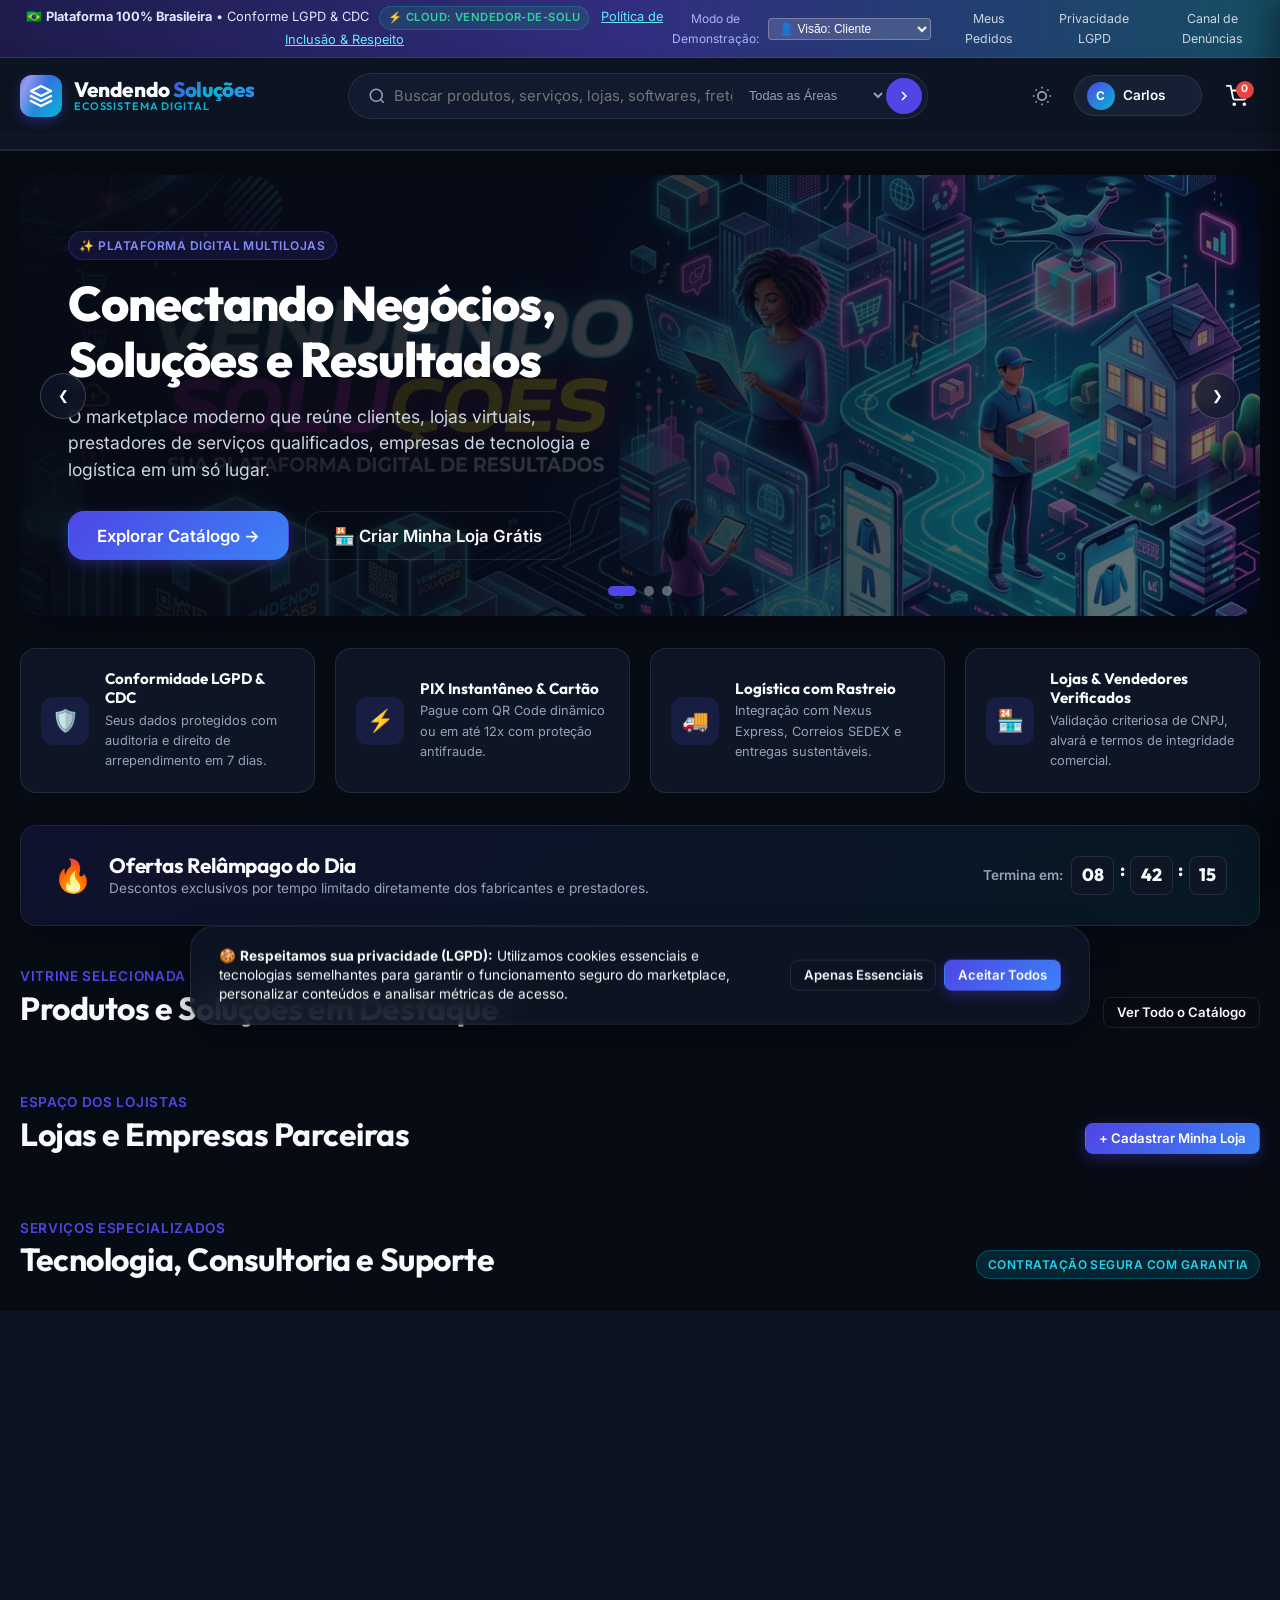
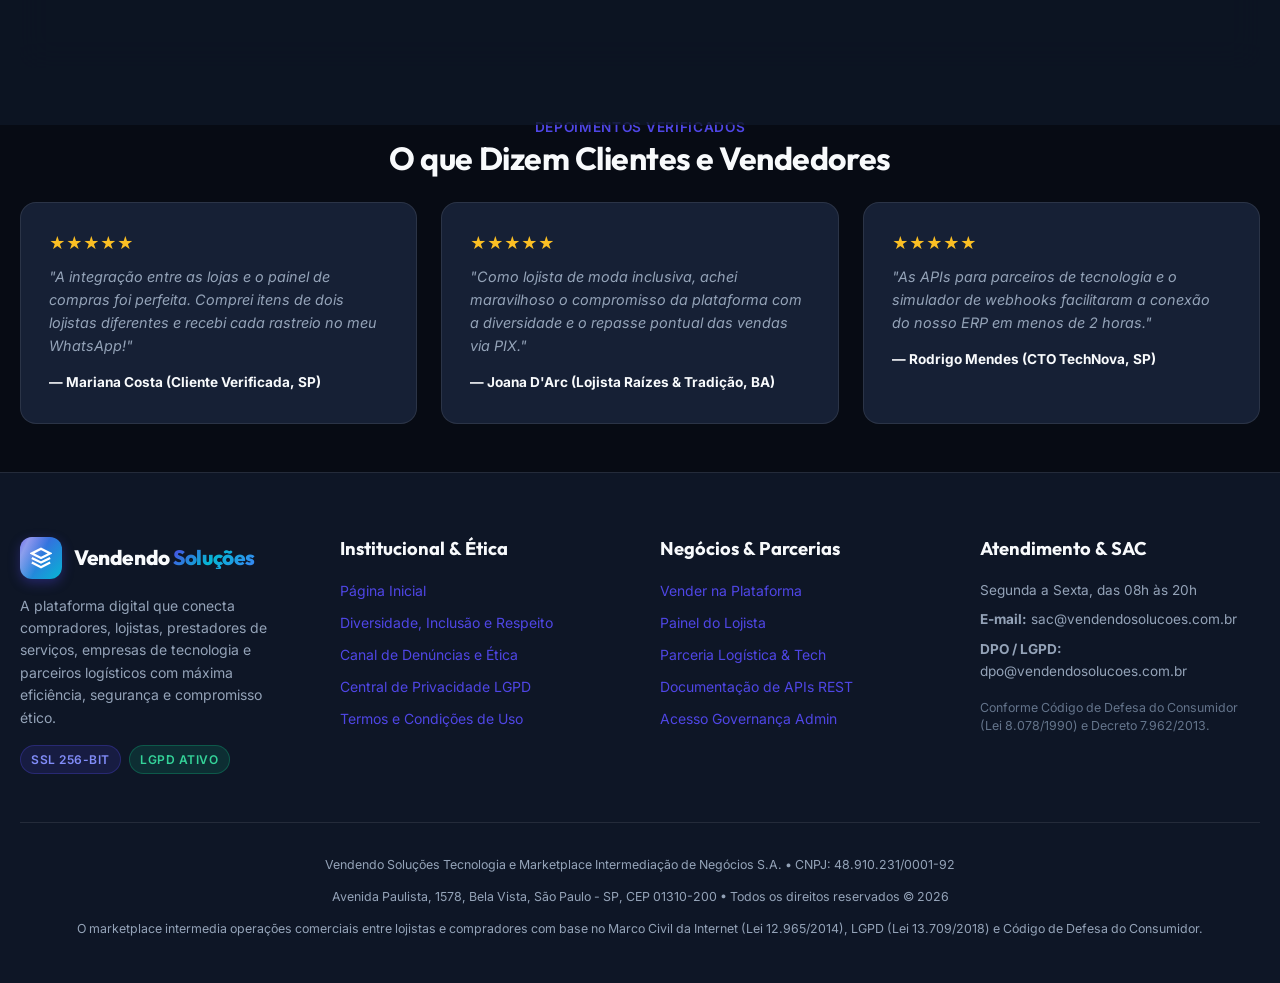
==== commit e23b5368: "fix: add PaymentMethods module, card name field, and gitignore - Add missing PaymentMethods object (" ====
--- a/index.html
+++ b/index.html
@@ -49,6 +49,13 @@
   <link rel="stylesheet" href="/css/responsive.css">
 </head>
 <body>
+
+  <!-- Login Status Banner (confirms authentication) -->
+  <div id="login-status-bar" style="display:none; background:linear-gradient(90deg,#065F46 0%,#047857 100%); color:#D1FAE5; padding:0.5rem 1rem; font-size:0.85rem; font-weight:600; justify-content:center; align-items:center; gap:0.75rem; flex-wrap:wrap; border-bottom:1px solid rgba(16,185,129,0.3);">
+    <span id="login-status-icon">✓</span>
+    <span id="login-status-text">Autenticado</span>
+    <button onclick="App.logout()" style="background:rgba(255,255,255,0.18); color:#ECFDF5; border:1px solid rgba(255,255,255,0.3); border-radius:4px; padding:0.2rem 0.6rem; font-size:0.75rem; font-weight:700; cursor:pointer;">Sair</button>
+  </div>
 
   <!-- Top Notice & Role Switcher Bar -->
   <div class="top-notice-bar">
@@ -138,6 +145,7 @@
                 <div style="font-size:0.7rem; color:var(--secondary); text-transform:uppercase; font-weight:600;" id="dropdown-user-role">CLIENTE</div>
               </div>
               <a href="javascript:void(0)" onclick="App.navigate('my-orders')" class="dropdown-item" style="display:flex; align-items:center; gap:0.5rem; padding:0.6rem 1rem; color:var(--text-primary); text-decoration:none; font-size:0.85rem; transition:background 0.15s;">📦 Meus Pedidos</a>
+              <a href="javascript:void(0)" onclick="App.openModal('modal-payment-methods')" class="dropdown-item" style="display:flex; align-items:center; gap:0.5rem; padding:0.6rem 1rem; color:var(--text-primary); text-decoration:none; font-size:0.85rem;">💳 Meus Cartões</a>
               <a href="javascript:void(0)" onclick="App.navigate('policy-lgpd')" class="dropdown-item" style="display:flex; align-items:center; gap:0.5rem; padding:0.6rem 1rem; color:var(--text-primary); text-decoration:none; font-size:0.85rem;">🔒 Privacidade LGPD</a>
               <a href="javascript:void(0)" onclick="App.openModal('modal-report')" class="dropdown-item" style="display:flex; align-items:center; gap:0.5rem; padding:0.6rem 1rem; color:var(--text-primary); text-decoration:none; font-size:0.85rem;">⚠️ Canal de Denúncias</a>
               <hr style="margin:0.5rem 0; border:none; border-top:1px solid var(--border-color);">
@@ -617,6 +625,11 @@
             <!-- Credit Card Box -->
             <div id="payment-credit-box" style="display:none;">
               <div class="form-group">
+                <label class="form-label">Nome no Cartão <span class="required">*</span></label>
+                <input type="text" id="checkout-card-name" class="form-control" placeholder="Nome impresso no cartão" required>
+                <div class="form-text">Use o nome exatamente como impresso no cartão de crédito.</div>
+              </div>
+              <div class="form-group">
                 <label class="form-label">Número do Cartão</label>
                 <input type="text" class="form-control" placeholder="0000 0000 0000 0000" maxlength="19">
               </div>
@@ -1630,6 +1643,64 @@
           </button>
         </div>
         <span id="success-tracking-code" style="display:none;"></span>
+      </div>
+    </div>
+  </div>
+
+  <!-- Modal: Payment Methods / Saved Cards -->
+  <div class="modal-overlay" id="modal-payment-methods">
+    <div class="modal-dialog modal-lg">
+      <div class="modal-header">
+        <h3 class="modal-title">💳 Meus Cartões Salvos</h3>
+        <button class="modal-close-btn" onclick="App.closeModal('modal-payment-methods')">✕</button>
+      </div>
+      <div class="modal-body">
+        <div style="margin-bottom:1.5rem;">
+          <button class="btn btn-primary" onclick="PaymentMethods.showAddCardForm()">
+            <svg width="18" height="18" viewBox="0 0 24 24" fill="none" stroke="currentColor" stroke-width="2" style="vertical-align:middle; margin-right:0.5rem;">➕</svg>
+            Adicionar Novo Cartão
+          </button>
+        </div>
+        
+        <!-- Add Card Form (hidden by default) -->
+        <div id="add-card-form" style="display:none; background:var(--bg-surface-elevated); padding:1.5rem; border-radius:var(--radius-md); border:1px solid var(--border-color); margin-bottom:1.5rem;">
+          <h4 style="margin-bottom:1rem;">Adicionar Cartão</h4>
+          <form id="form-add-card" onsubmit="PaymentMethods.addCard(event)">
+            <div class="form-group">
+              <label class="form-label">Nome no Cartão <span class="required">*</span></label>
+              <input type="text" id="card-name" class="form-control" placeholder="João da Silva" required>
+            </div>
+            <div class="form-group">
+              <label class="form-label">Número do Cartão <span class="required">*</span></label>
+              <input type="text" id="card-number" class="form-control" placeholder="0000 0000 0000 0000" maxlength="19" required>
+            </div>
+            <div style="display:grid; grid-template-columns:1fr 1fr; gap:1rem;">
+              <div class="form-group">
+                <label class="form-label">Validade <span class="required">*</span></label>
+                <input type="text" id="card-expiry" class="form-control" placeholder="MM/AA" maxlength="5" required>
+              </div>
+              <div class="form-group">
+                <label class="form-label">CVV <span class="required">*</span></label>
+                <input type="text" id="card-cvv" class="form-control" placeholder="123" maxlength="4" required>
+              </div>
+            </div>
+            <div class="form-group">
+              <label style="display:flex; align-items:center; gap:0.5rem; font-size:0.85rem; cursor:pointer;">
+                <input type="checkbox" id="card-default" checked>
+                <span>Definir como padrão</span>
+              </label>
+            </div>
+            <div style="display:flex; gap:0.75rem; margin-top:1rem;">
+              <button type="submit" class="btn btn-primary">Salvar Cartão</button>
+              <button type="button" class="btn btn-outline" onclick="PaymentMethods.hideAddCardForm()">Cancelar</button>
+            </div>
+          </form>
+        </div>
+
+        <!-- Saved Cards List -->
+        <div id="saved-cards-list">
+          <p style="text-align:center; color:var(--text-muted); padding:2rem;">Nenhum cartão salvo</p>
+        </div>
       </div>
     </div>
   </div>
--- a/css/design-system.css
+++ b/css/design-system.css
@@ -357,6 +357,25 @@
   box-shadow: 0 0 0 3px var(--primary-glow);
 }
 
+.form-control.input-error {
+  border-color: var(--danger);
+  box-shadow: 0 0 0 3px rgba(239, 68, 68, 0.2);
+}
+
+.field-error {
+  font-size: 0.75rem;
+  color: var(--danger);
+  margin-top: 0.35rem;
+  display: flex;
+  align-items: center;
+  gap: 0.25rem;
+}
+
+.field-error::before {
+  content: "⚠";
+  font-size: 0.7rem;
+}
+
 .form-control::placeholder {
   color: var(--text-muted);
 }
@@ -386,6 +405,11 @@
   50% { opacity: 0.8; transform: scale(1.05); }
 }
 
+@keyframes floatUpDown {
+  0%, 100% { transform: translateY(0); }
+  50% { transform: translateY(-4px); }
+}
+
 .animate-fade-in {
   animation: fadeIn 0.3s ease-out forwards;
 }
--- a/css/components.css
+++ b/css/components.css
@@ -84,6 +84,16 @@
   box-shadow: 0 4px 12px var(--primary-glow);
   position: relative;
   overflow: hidden;
+  animation: brandFloat 2.4s ease-in-out infinite;
+}
+
+@keyframes brandFloat {
+  0%, 100% { transform: translateY(0); }
+  50% { transform: translateY(-6px); }
+}
+
+@media (prefers-reduced-motion: reduce) {
+  .brand-icon { animation: none; }
 }
 
 .brand-icon::after {
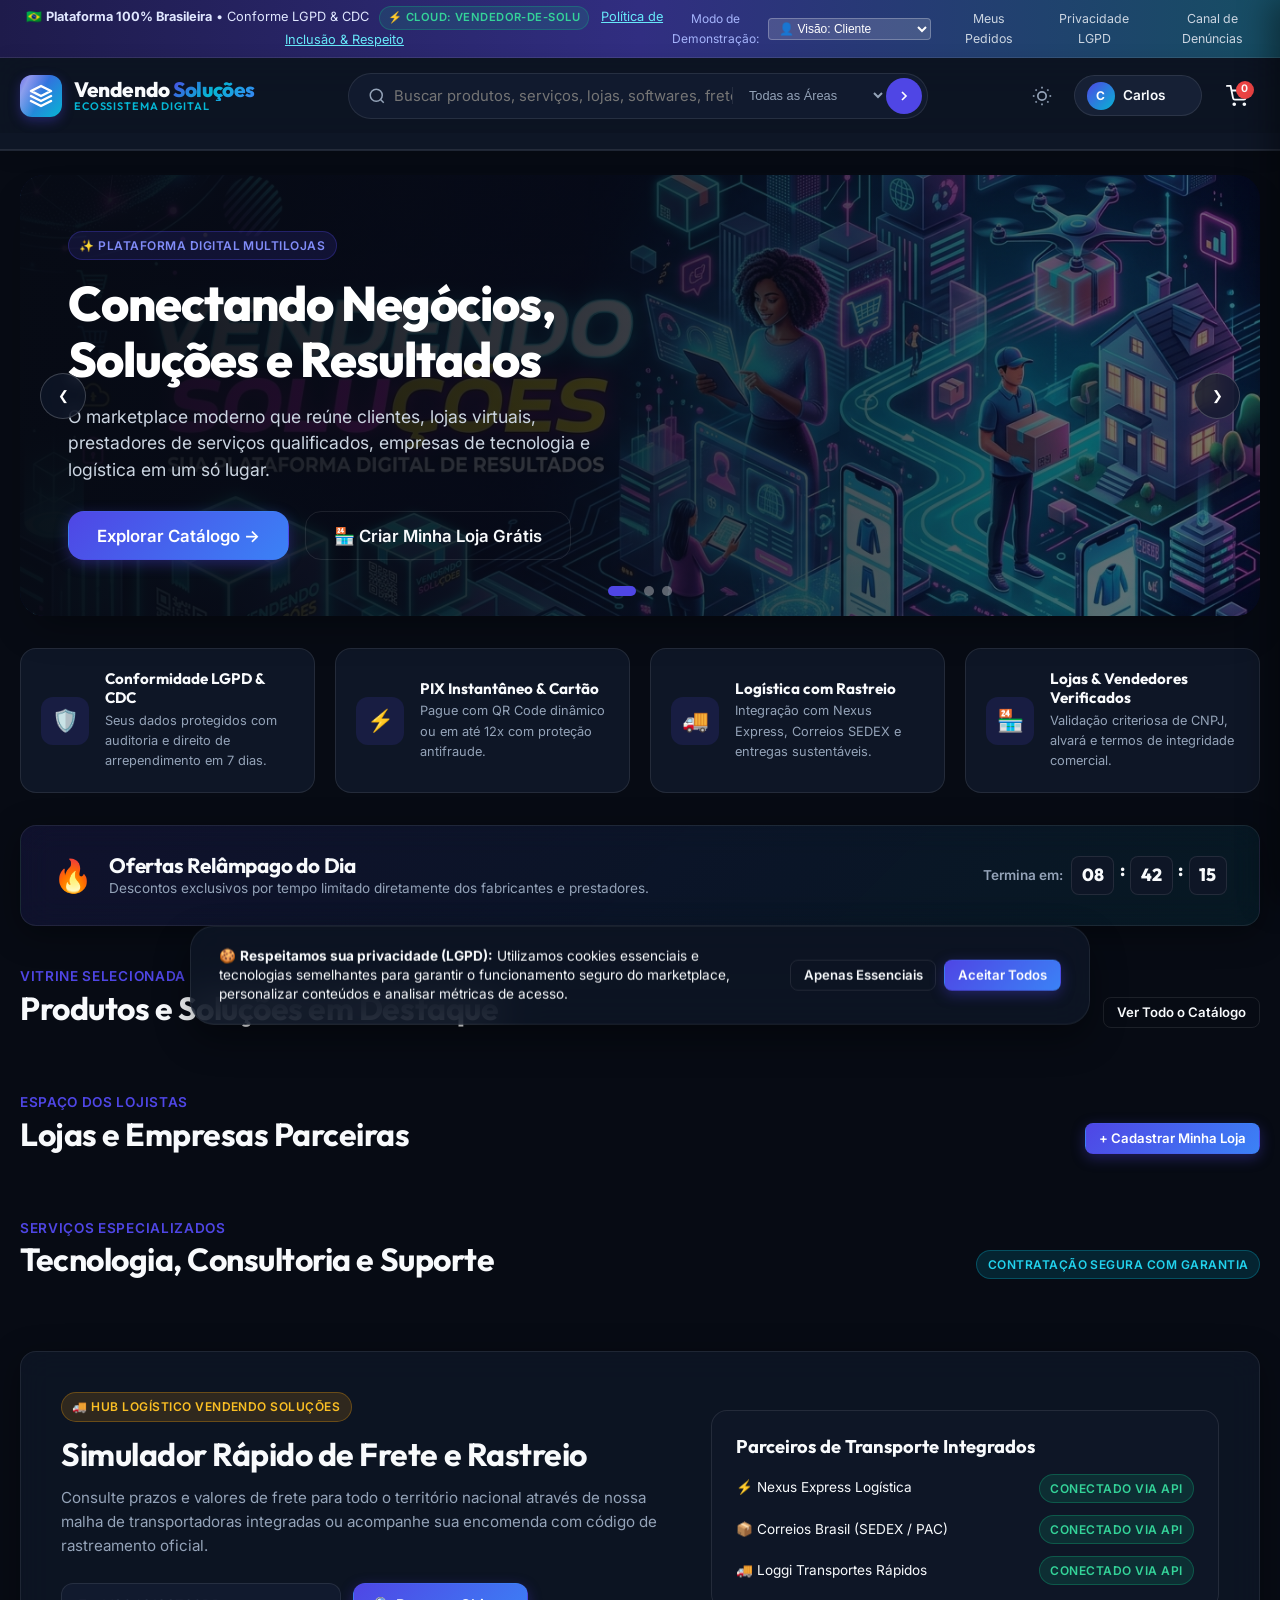
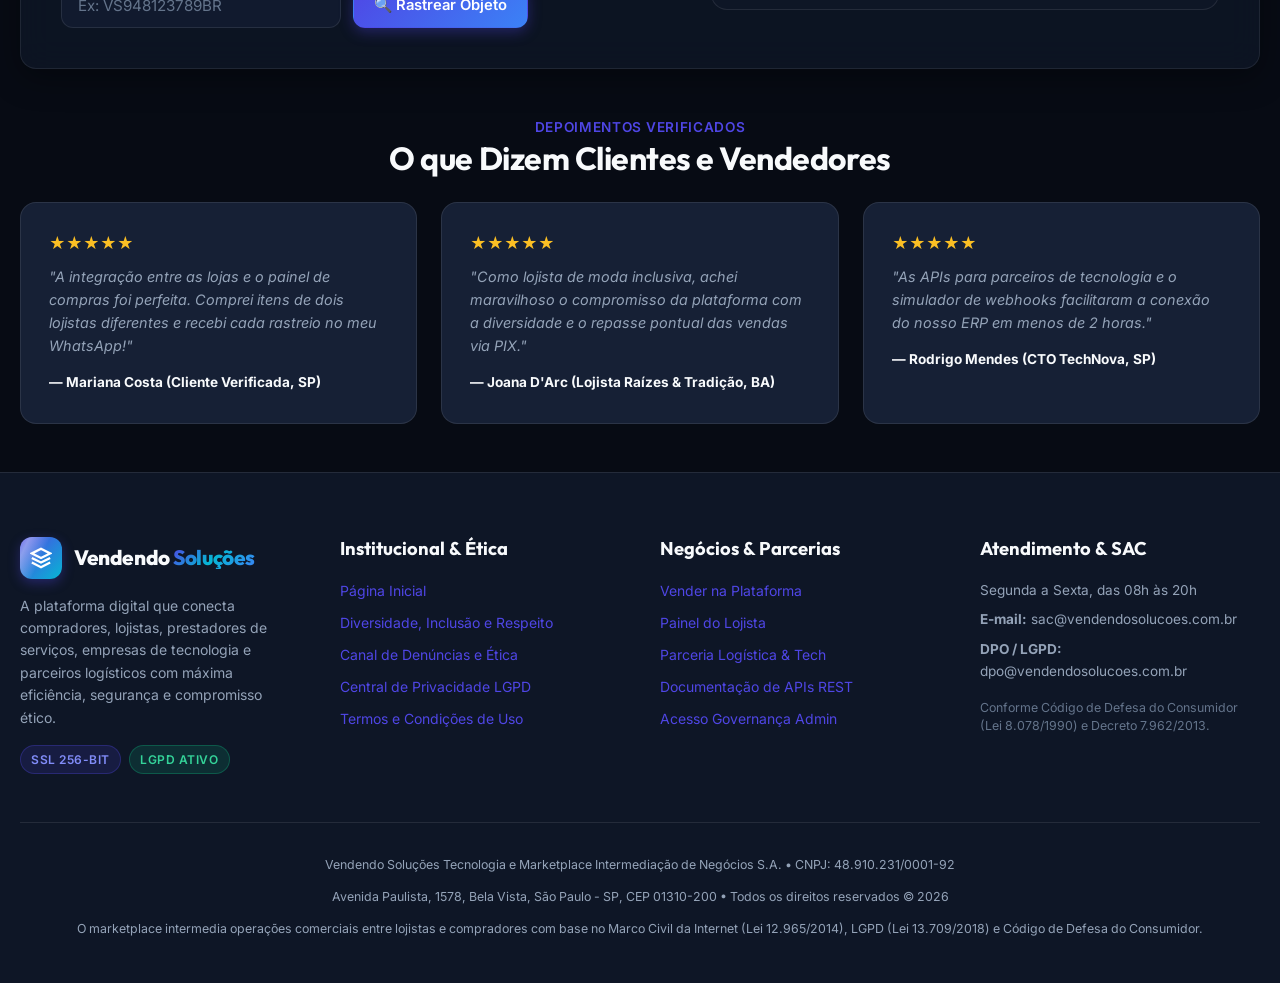
==== commit 6f06d790: "atualizacao automatica" ====
--- a/index.html
+++ b/index.html
@@ -1762,67 +1762,52 @@
   <div class="toast-container" id="toast-container"></div>
 
   <!-- Access Gate Modal - Verificação de E-mail e Celular -->
-  <div class="modal-overlay" id="modal-access-gate" style="display: flex;">
+  <div class="modal-overlay" id="modal-access-gate" style="display: none;">
     <div class="modal-dialog" style="max-width: 480px; margin: auto;">
       <div class="modal-header" style="text-align: center; border-bottom: none; padding-bottom: 0.5rem;">
-        <div style="width: 64px; height: 64px; border-radius: 50%; background: linear-gradient(135deg, #4F46E5 0%, #06B6D4 100%); display: flex; align-items: center; justify-content: center; margin: 0 auto 1rem auto; font-size: 1.75rem;">🔐</div>
-        <h2 style="margin-bottom: 0.25rem;">Acesso Restrito</h2>
-        <p style="color: var(--text-secondary); font-size: 0.9rem;">Verifique seu e-mail e celular para liberar o acesso completo à plataforma.</p>
+        <div style="width: 64px; height: 64px; border-radius: 50%; background: linear-gradient(135deg, #4F46E5 0%, #06B6D4 100%); display: flex; align-items: center; justify-content: center; margin: 0 auto 1rem auto; font-size: 1.75rem;">👋</div>
+        <h2 style="margin-bottom: 0.25rem;">Bem-vindo ao Vendendo Soluções</h2>
+        <p style="color: var(--text-secondary); font-size: 0.9rem;">Deixe seu contato para receber ofertas e recomendações personalizadas.</p>
       </div>
       <div class="modal-body" style="padding: 1.5rem 1.25rem;">
-        <!-- Step 1: Email Input -->
-        <div id="gate-step-email">
-          <form id="form-gate-email" onsubmit="AccessGate.sendEmailCode(event)">
-            <div class="form-group">
-              <label class="form-label">Seu melhor e-mail <span class="required">*</span></label>
-              <input type="email" id="gate-email-input" class="form-control" placeholder="seu@email.com" required autocomplete="email">
-            </div>
-            <div class="form-group">
-              <label class="form-label">Celular com DDD <span class="required">*</span></label>
-              <input type="tel" id="gate-phone-input" class="form-control" placeholder="(11) 99999-9999" required autocomplete="tel">
-            </div>
-            <button type="submit" class="btn btn-primary btn-lg" style="width: 100%; margin-top: 0.5rem;">
-              <span id="gate-btn-text">Enviar Códigos de Verificação</span>
-              <span id="gate-btn-loading" style="display: none;">Enviando...</span>
-            </button>
-          </form>
-          <p style="font-size: 0.75rem; color: var(--text-muted); text-align: center; margin-top: 1rem;">
-            Ao continuar, você concorda com nossos <a href="javascript:void(0)" onclick="App.navigate('policy-terms')">Termos de Uso</a> e <a href="javascript:void(0)" onclick="App.navigate('policy-lgpd')">Política de Privacidade LGPD</a>.
+        <form id="form-gate-email" onsubmit="AccessGate.saveContact(event)">
+          <div class="form-group">
+            <label class="form-label">Seu melhor e-mail <span class="required">*</span></label>
+            <input type="email" id="gate-email-input" class="form-control" placeholder="seu@email.com" required autocomplete="email">
+          </div>
+          <div class="form-group">
+            <label class="form-label">Celular com DDD <span class="required">*</span></label>
+            <input type="tel" id="gate-phone-input" class="form-control" placeholder="(11) 99999-9999" required autocomplete="tel">
+          </div>
+          <button type="submit" class="btn btn-primary btn-lg" style="width: 100%; margin-top: 0.5rem;">
+            <span id="gate-btn-text">Continuar</span>
+            <span id="gate-btn-loading" style="display: none;">Salvando...</span>
+          </button>
+        </form>
+
+        <div style="display:flex; gap:0.75rem; align-items:flex-start; margin-top:1rem; padding:0.85rem; background:var(--bg-surface-elevated); border:1px solid var(--border-color); border-radius:var(--radius-md);">
+          <span style="font-size:1rem; line-height:1.4;">🛡️</span>
+          <p style="font-size:0.78rem; color:var(--text-muted); margin:0; line-height:1.5;">
+            Este formulário é apenas para contato e <strong>não autentica</strong> você.
+            A segurança da conta é feita pelo <strong>Firebase Authentication</strong>,
+            que verifica a posse do e-mail no servidor e nunca armazena senhas ou códigos neste navegador.
           </p>
         </div>
 
-        <!-- Step 2: Code Verification -->
-        <div id="gate-step-code" style="display: none;">
-          <div style="text-align: center; margin-bottom: 1rem;">
-            <p style="font-size: 0.9rem;">Enviamos códigos de 6 dígitos para:</p>
-            <p id="gate-sent-to-email" style="font-weight: 600; color: var(--primary);"></p>
-            <p id="gate-sent-to-phone" style="font-weight: 600; color: var(--primary);"></p>
-          </div>
-          <form id="form-gate-code" onsubmit="AccessGate.verifyCodes(event)">
-            <div style="display: grid; grid-template-columns: 1fr 1fr; gap: 1rem; margin-bottom: 1rem;">
-              <div class="form-group">
-                <label class="form-label">Código do E-mail</label>
-                <input type="text" id="gate-code-email" class="form-control" maxlength="6" pattern="\d{6}" placeholder="000000" required autocomplete="one-time-code">
-              </div>
-              <div class="form-group">
-                <label class="form-label">Código do SMS</label>
-                <input type="text" id="gate-code-phone" class="form-control" maxlength="6" pattern="\d{6}" placeholder="000000" required autocomplete="one-time-code">
-              </div>
-            </div>
-            <button type="submit" class="btn btn-success btn-lg" style="width: 100%;">
-              Verificar e Liberar Acesso
-            </button>
-          </form>
-          <div style="text-align: center; margin-top: 1rem;">
-            <button class="btn btn-ghost btn-sm" onclick="AccessGate.resendCodes()">
-              🔄 Reenviar códigos (<span id="gate-resend-timer">60</span>s)
-            </button>
-          </div>
-        </div>
-
-        <!-- Dev Bypass (hidden by default, visible with Ctrl+Shift+D) -->
-        <div id="gate-dev-bypass" style="display: none; text-align: center; margin-top: 1.5rem; padding-top: 1rem; border-top: 1px solid var(--border-color);">
-          <button class="btn btn-outline btn-sm" onclick="AccessGate.devBypass()">Modo Desenvolvedor (Pular Verificação)</button>
+        <div style="display:flex; gap:0.75rem; align-items:flex-start; margin-top:0.75rem; padding:0.85rem; background:rgba(245,158,11,0.08); border:1px solid rgba(245,158,11,0.3); border-radius:var(--radius-md);">
+          <span style="font-size:1rem; line-height:1.4;">📱</span>
+          <p style="font-size:0.78rem; color:var(--text-muted); margin:0; line-height:1.5;">
+            Você pode pular esta etapa. A verificação por SMS ou app autenticador só é
+            ativada depois que você criar a conta, em <strong>Minha conta → Segurança</strong>.
+          </p>
+        </div>
+
+        <p style="font-size: 0.75rem; color: var(--text-muted); text-align: center; margin-top: 1rem;">
+          Ao continuar, você concorda com nossos <a href="javascript:void(0)" onclick="App.navigate('policy-terms')">Termos de Uso</a> e <a href="javascript:void(0)" onclick="App.navigate('policy-lgpd')">Política de Privacidade LGPD</a>.
+        </p>
+
+        <div style="text-align:center; margin-top:0.75rem;">
+          <button class="btn btn-ghost btn-sm" onclick="AccessGate.dismiss()">Agora não, continuar navegando</button>
         </div>
       </div>
     </div>
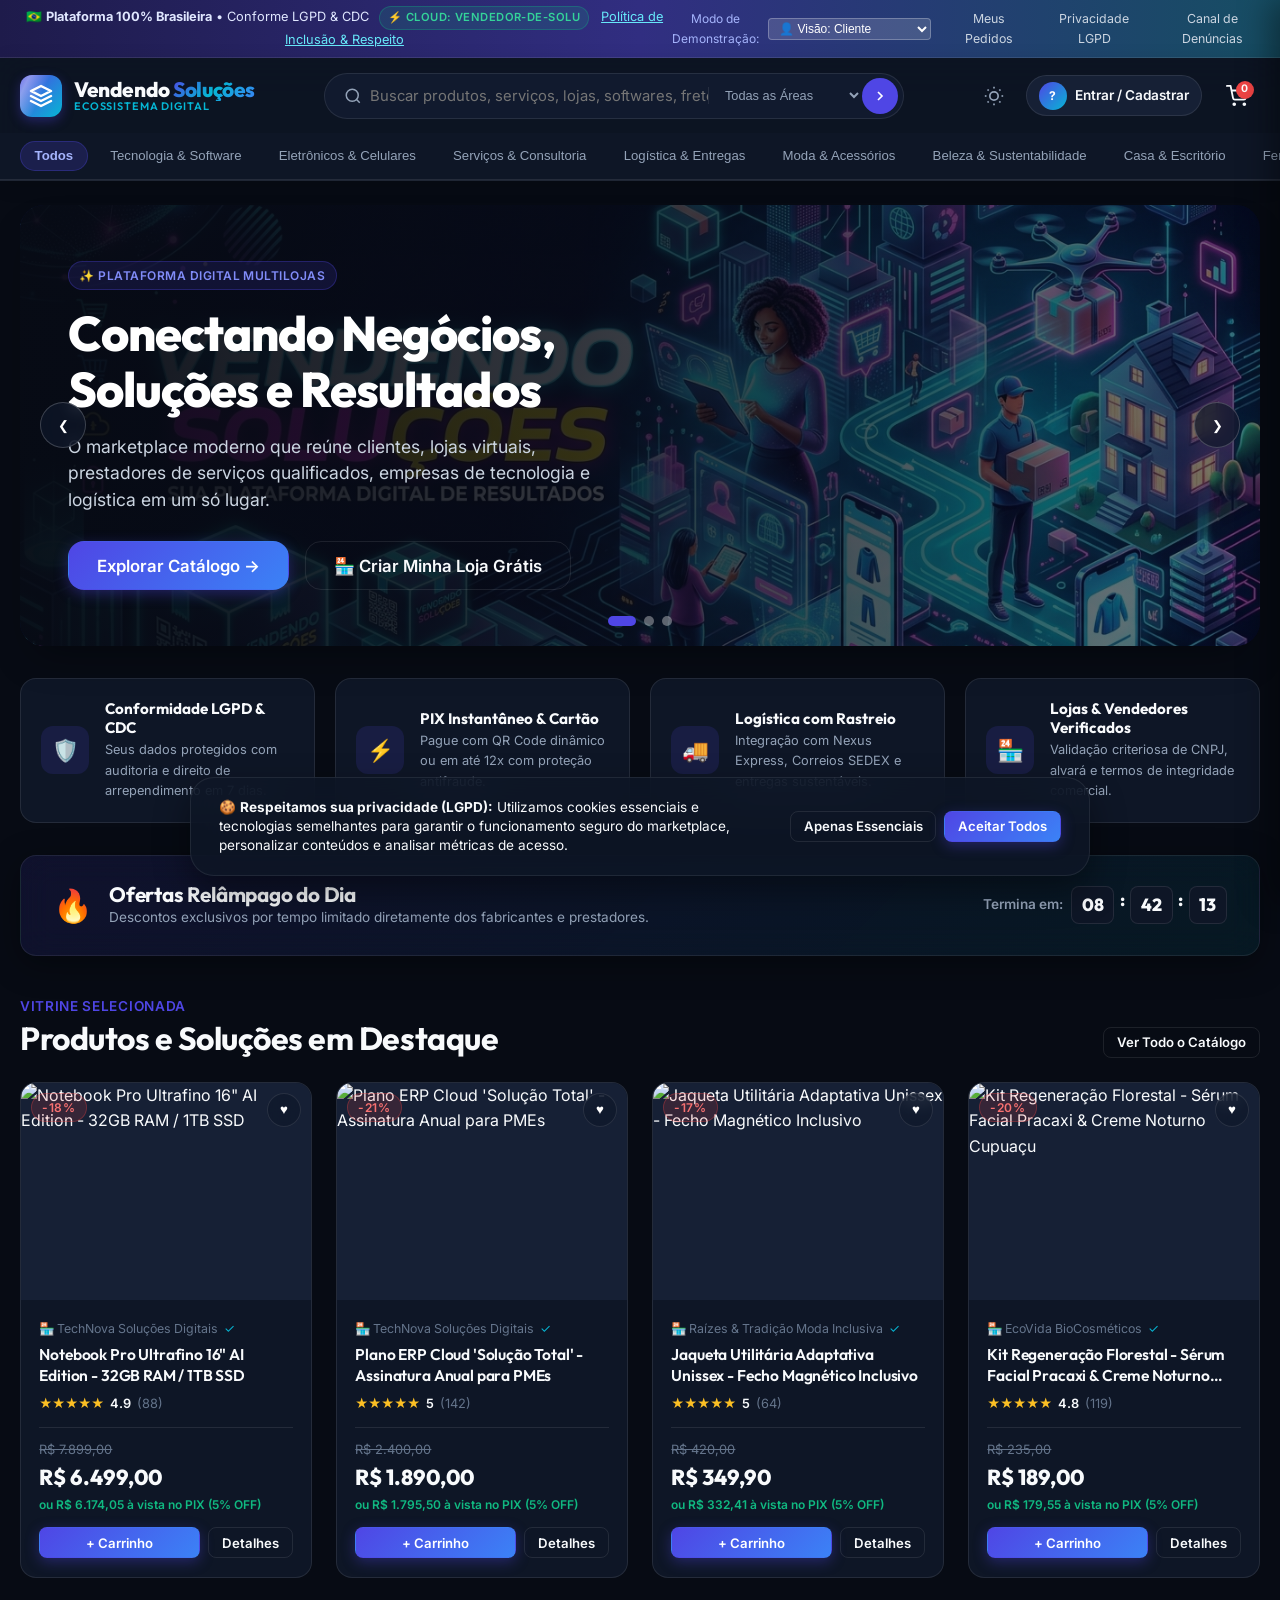
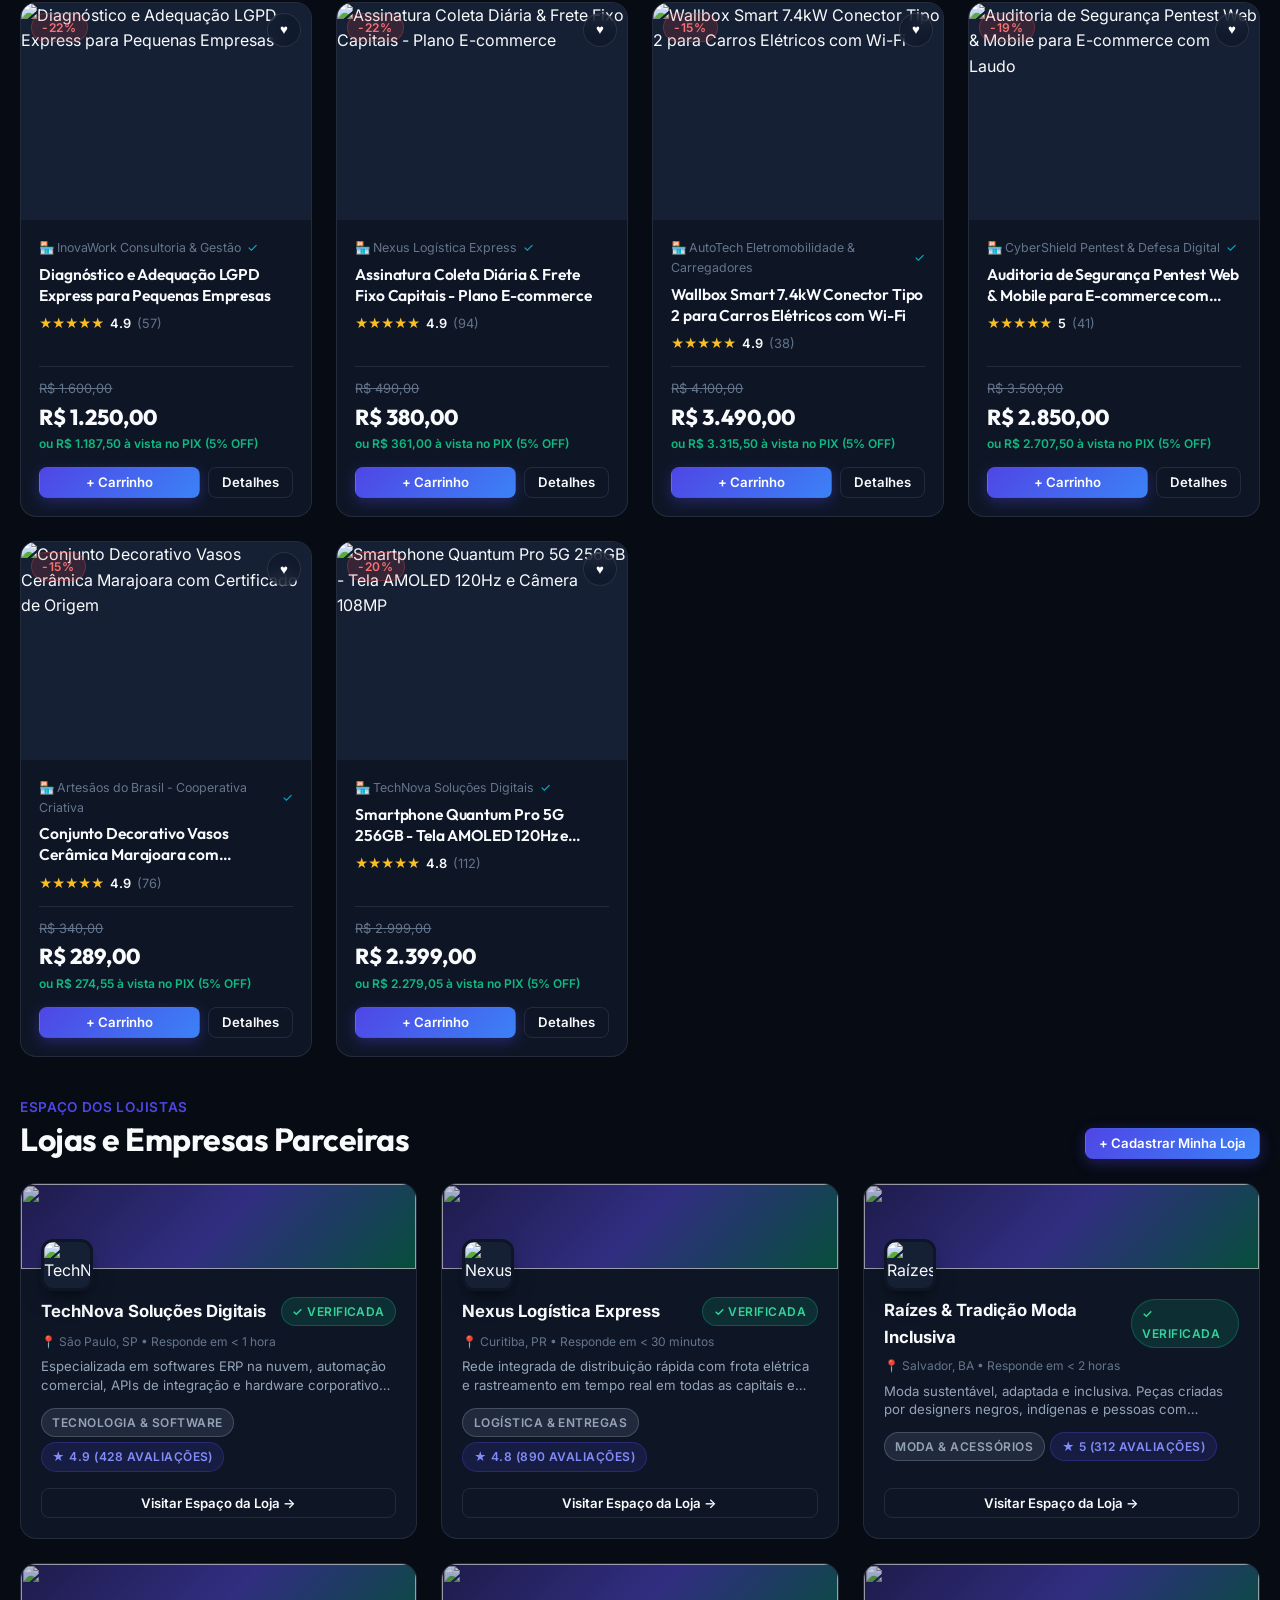
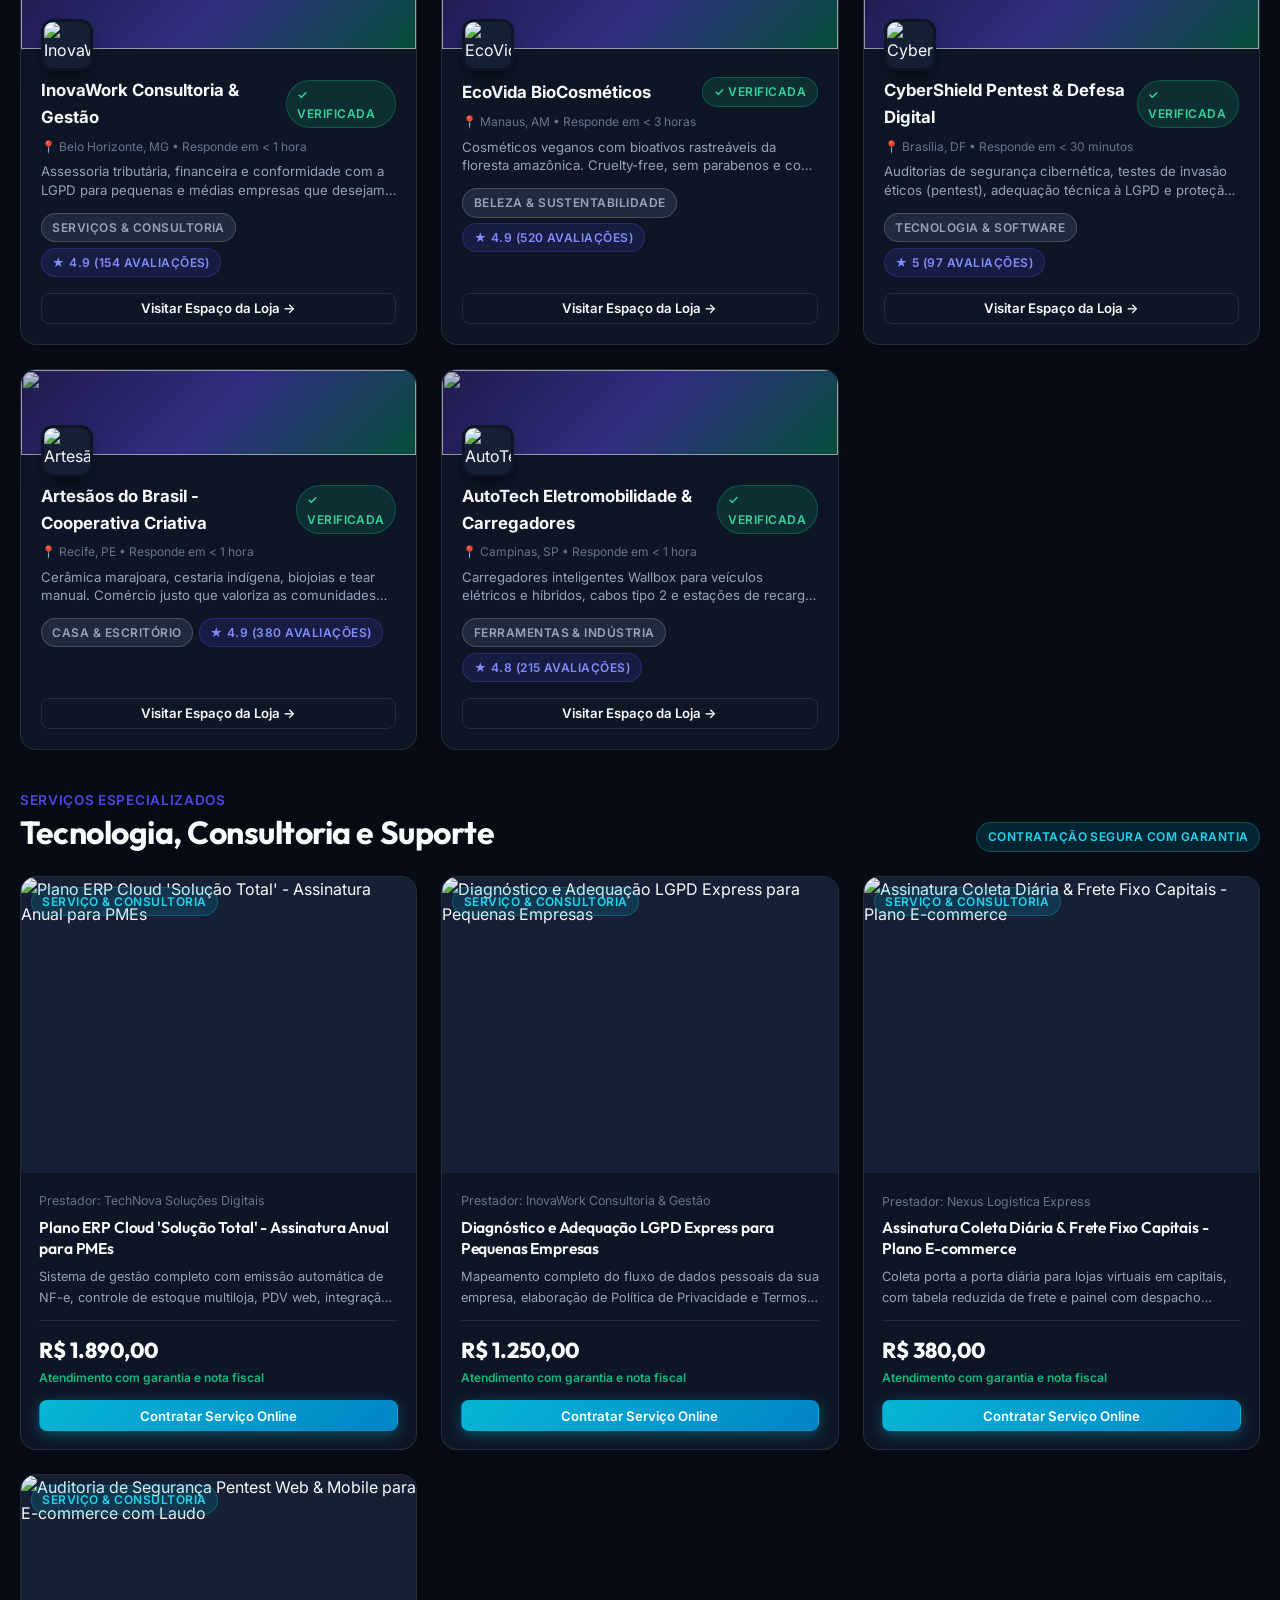
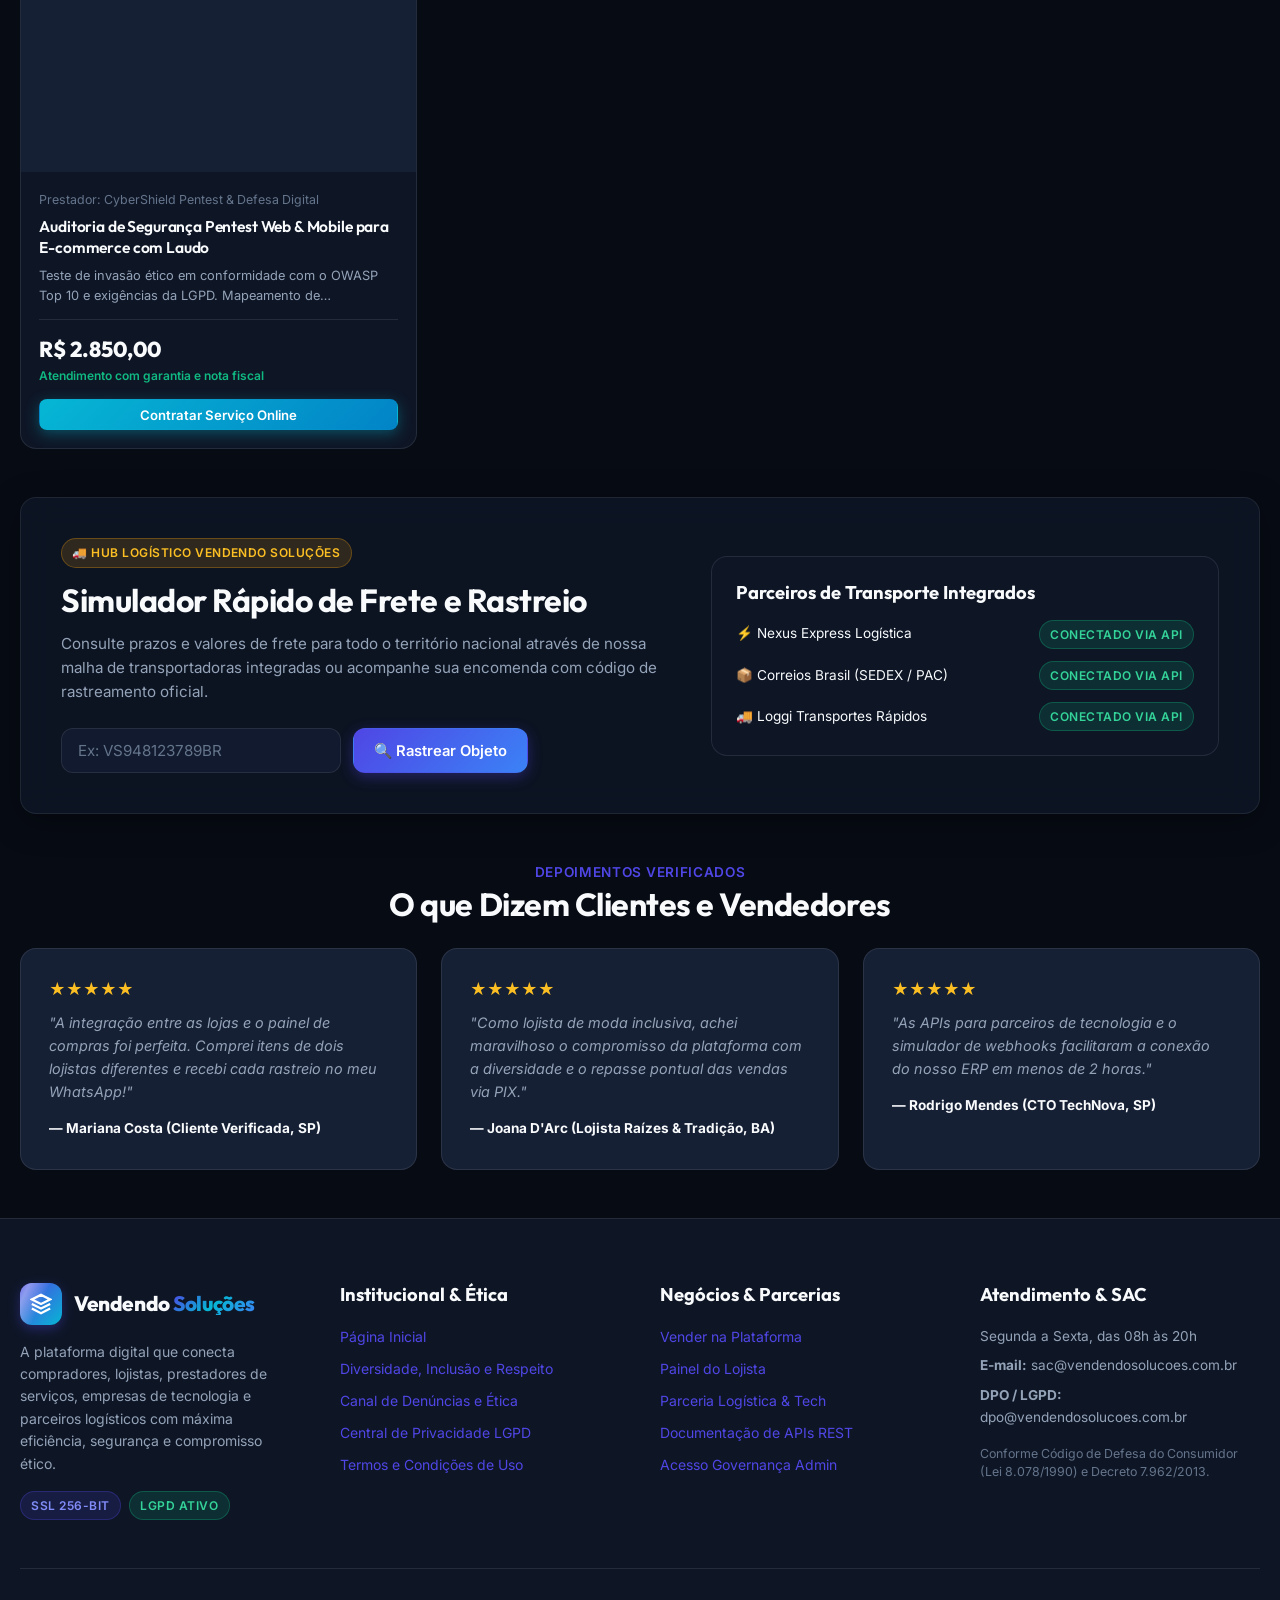
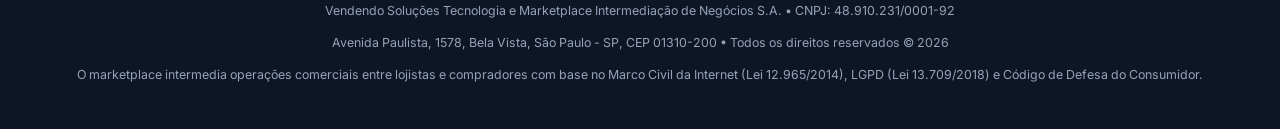
==== commit 2c630e8c: "Atualizacoes de interface no index.html" ====
--- a/index.html
+++ b/index.html
@@ -1255,19 +1255,19 @@
         <form id="form-login">
           <div class="form-group">
             <label class="form-label">E-mail Cadastrado</label>
-            <input type="email" id="login-email" class="form-control" placeholder="seuemail@exemplo.com.br" required value="carlos.silva@exemplo.com.br">
+            <input type="email" id="login-email" class="form-control" placeholder="seuemail@exemplo.com.br" required autocomplete="email">
           </div>
           <div class="form-group">
             <label class="form-label">Senha de Acesso</label>
-            <input type="password" id="login-password" class="form-control" placeholder="Sua senha secreta" required value="123456">
+            <input type="password" id="login-password" class="form-control" placeholder="Sua senha secreta" required autocomplete="current-password">
           </div>
           <div style="display:flex; justify-content:space-between; align-items:center; margin-bottom:1.5rem; font-size:0.825rem;">
             <label style="display:flex; align-items:center; gap:0.4rem; cursor:pointer;">
-              <input type="checkbox" checked> Lembrar minha sessão
+              <input type="checkbox" name="remember-me" checked> Lembrar minha sessão
             </label>
             <a href="javascript:void(0)" onclick="Auth.recoverPassword(document.getElementById('login-email').value)">Esqueci minha senha</a>
           </div>
-          <button type="submit" class="btn btn-primary btn-lg" style="width:100%;">
+          <button type="submit" id="login-submit-btn" class="btn btn-primary btn-lg" style="width:100%;">
             Entrar com Segurança
           </button>
         </form>
@@ -1297,7 +1297,7 @@
         <p style="font-size:0.85rem;">Para sua proteção, enviamos um código de segurança de 6 dígitos para o e-mail: <strong id="2fa-email-hint"></strong></p>
         
         <div class="form-group" style="max-width:220px; margin:1.5rem auto;">
-          <input type="text" id="2fa-code-input" class="form-control" placeholder="123456" maxlength="6" style="text-align:center; font-size:1.5rem; letter-spacing:0.3em; font-weight:800;" value="123456">
+          <input type="text" id="2fa-code-input" class="form-control" placeholder="000000" maxlength="6" inputmode="numeric" autocomplete="one-time-code" style="text-align:center; font-size:1.5rem; letter-spacing:0.3em; font-weight:800;">
         </div>
         <button class="btn btn-primary" id="btn-verify-2fa" style="width:100%;">
           Verificar e Acessar
@@ -1415,11 +1415,21 @@
           <div style="display:grid; grid-template-columns:1fr 1fr; gap:1rem;">
             <div class="form-group">
               <label class="form-label">E-mail Comercial <span class="required">*</span></label>
-              <input type="email" id="mreg-email" class="form-control" placeholder="contato@minhaloja.com.br" required>
-            </div>
+              <input type="email" id="mreg-email" class="form-control" placeholder="contato@minhaloja.com.br" required autocomplete="email">
+            </div>
+            <div class="form-group">
+              <label class="form-label">Crie uma Senha de Acesso <span class="required">*</span></label>
+              <input type="password" id="mreg-password" class="form-control" placeholder="Mín. 10 caracteres, com maiúsculas, números e símbolos" required autocomplete="new-password">
+            </div>
+          </div>
+          <div style="display:grid; grid-template-columns:1fr 1fr; gap:1rem;">
             <div class="form-group">
               <label class="form-label">Chave PIX para Repasse de Vendas <span class="required">*</span></label>
-              <input type="text" class="form-control" placeholder="CNPJ, E-mail ou Chave Aleatória" required value="repasse@minhaloja.com.br">
+              <input type="text" id="mreg-pix" class="form-control" placeholder="CNPJ, E-mail ou Chave Aleatória" required>
+            </div>
+            <div class="form-group">
+              <label class="form-label">Celular (WhatsApp) <span class="required">*</span></label>
+              <input type="tel" id="mreg-phone" class="form-control" placeholder="(11) 99999-9999" required autocomplete="tel">
             </div>
           </div>
           <div class="form-group">
@@ -1460,9 +1470,25 @@
           </div>
           <div class="form-group">
             <label class="form-label">E-mail de Contato Corporativo <span class="required">*</span></label>
-            <input type="email" id="preg-email" class="form-control" placeholder="parcerias@empresa.com.br" required>
-          </div>
-          <button type="submit" class="btn btn-secondary btn-lg" style="width:100%;">
+            <input type="email" id="preg-email" class="form-control" placeholder="parcerias@empresa.com.br" required autocomplete="email">
+          </div>
+          <div style="display:grid; grid-template-columns:1fr 1fr; gap:1rem;">
+            <div class="form-group">
+              <label class="form-label">Crie uma Senha de Acesso <span class="required">*</span></label>
+              <input type="password" id="preg-password" class="form-control" placeholder="Mín. 10 caracteres, com maiúsculas, números e símbolos" required autocomplete="new-password">
+            </div>
+            <div class="form-group">
+              <label class="form-label">Celular (WhatsApp) <span class="required">*</span></label>
+              <input type="tel" id="preg-phone" class="form-control" placeholder="(11) 99999-9999" required autocomplete="tel">
+            </div>
+          </div>
+          <div class="form-group">
+            <label style="display:flex; align-items:flex-start; gap:0.5rem; font-size:0.8rem; cursor:pointer;">
+              <input type="checkbox" id="preg-terms" required checked>
+              <span>Aceito os Termos de Uso, a Política de Privacidade LGPD e o Código de Ética da plataforma.</span>
+            </label>
+          </div>
+          <button type="submit" id="preg-submit-btn" class="btn btn-secondary btn-lg" style="width:100%;">
             Credenciar Parceiro
           </button>
         </form>
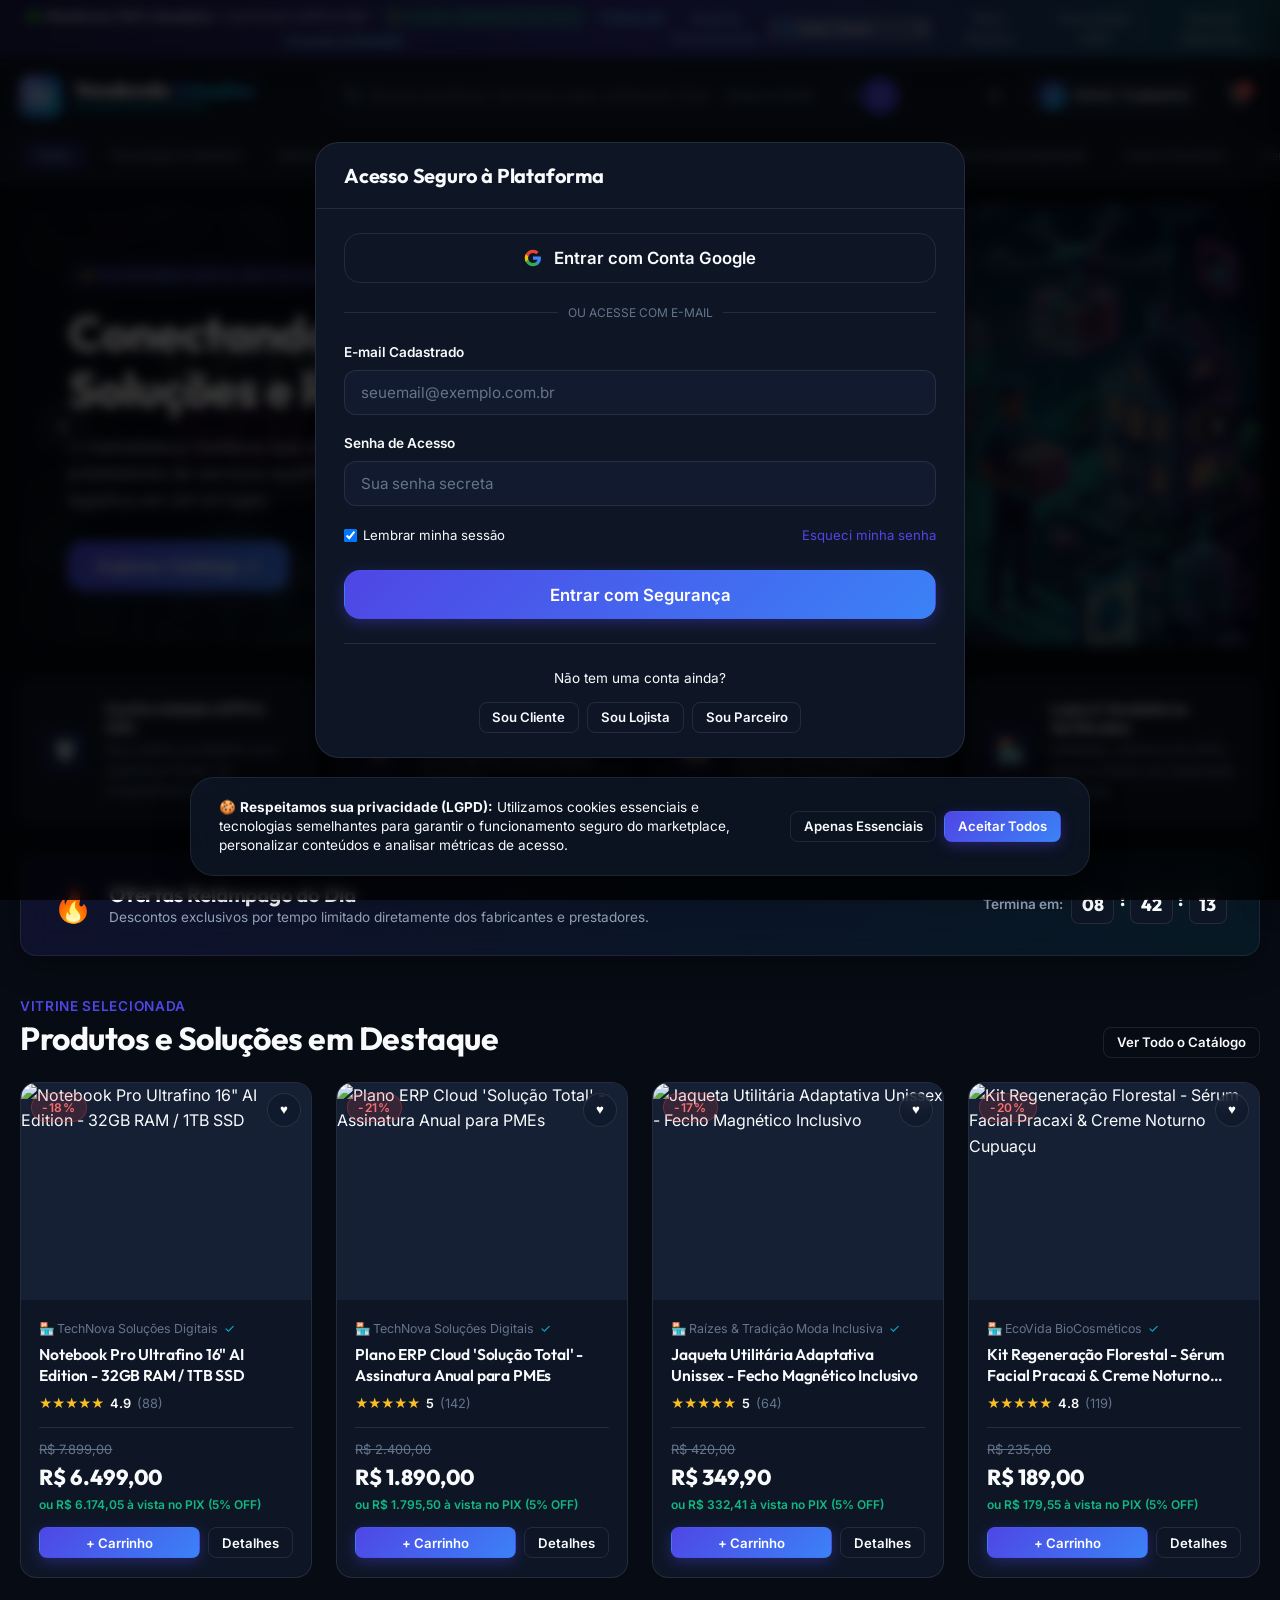
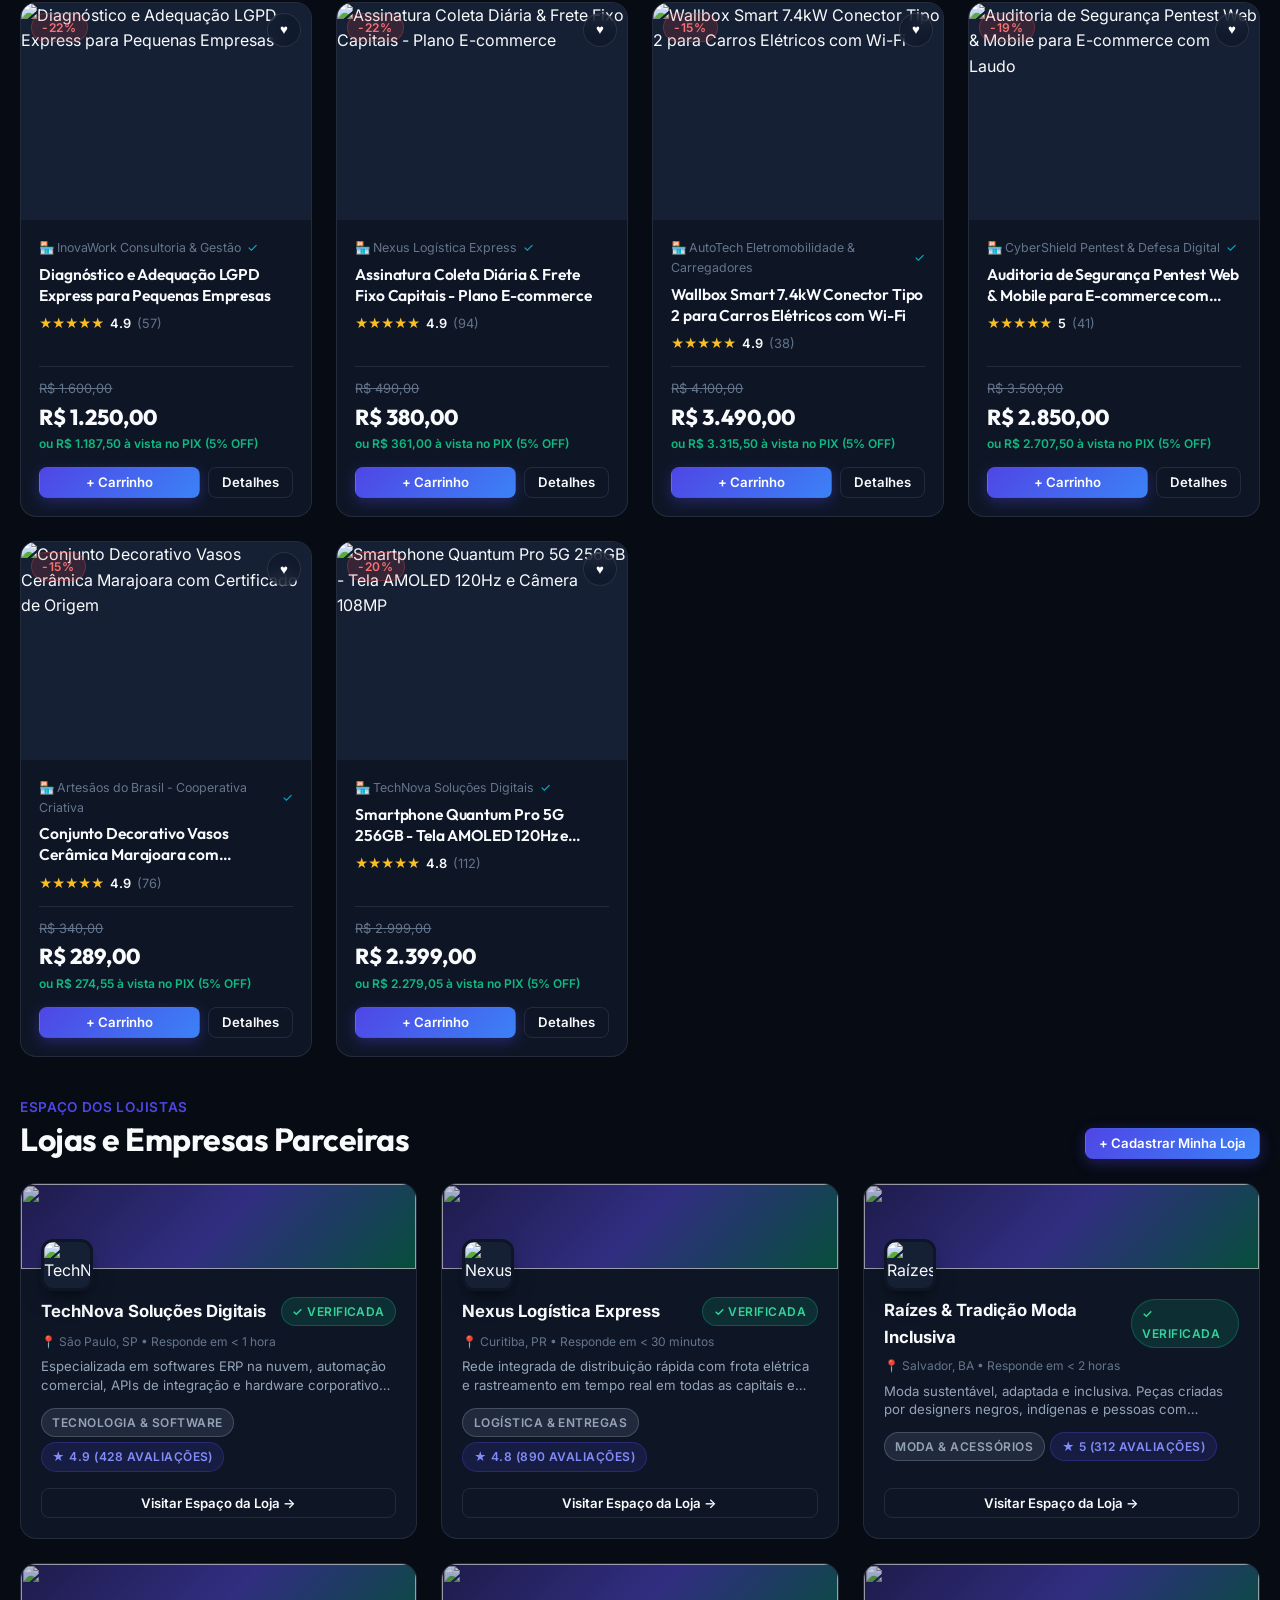
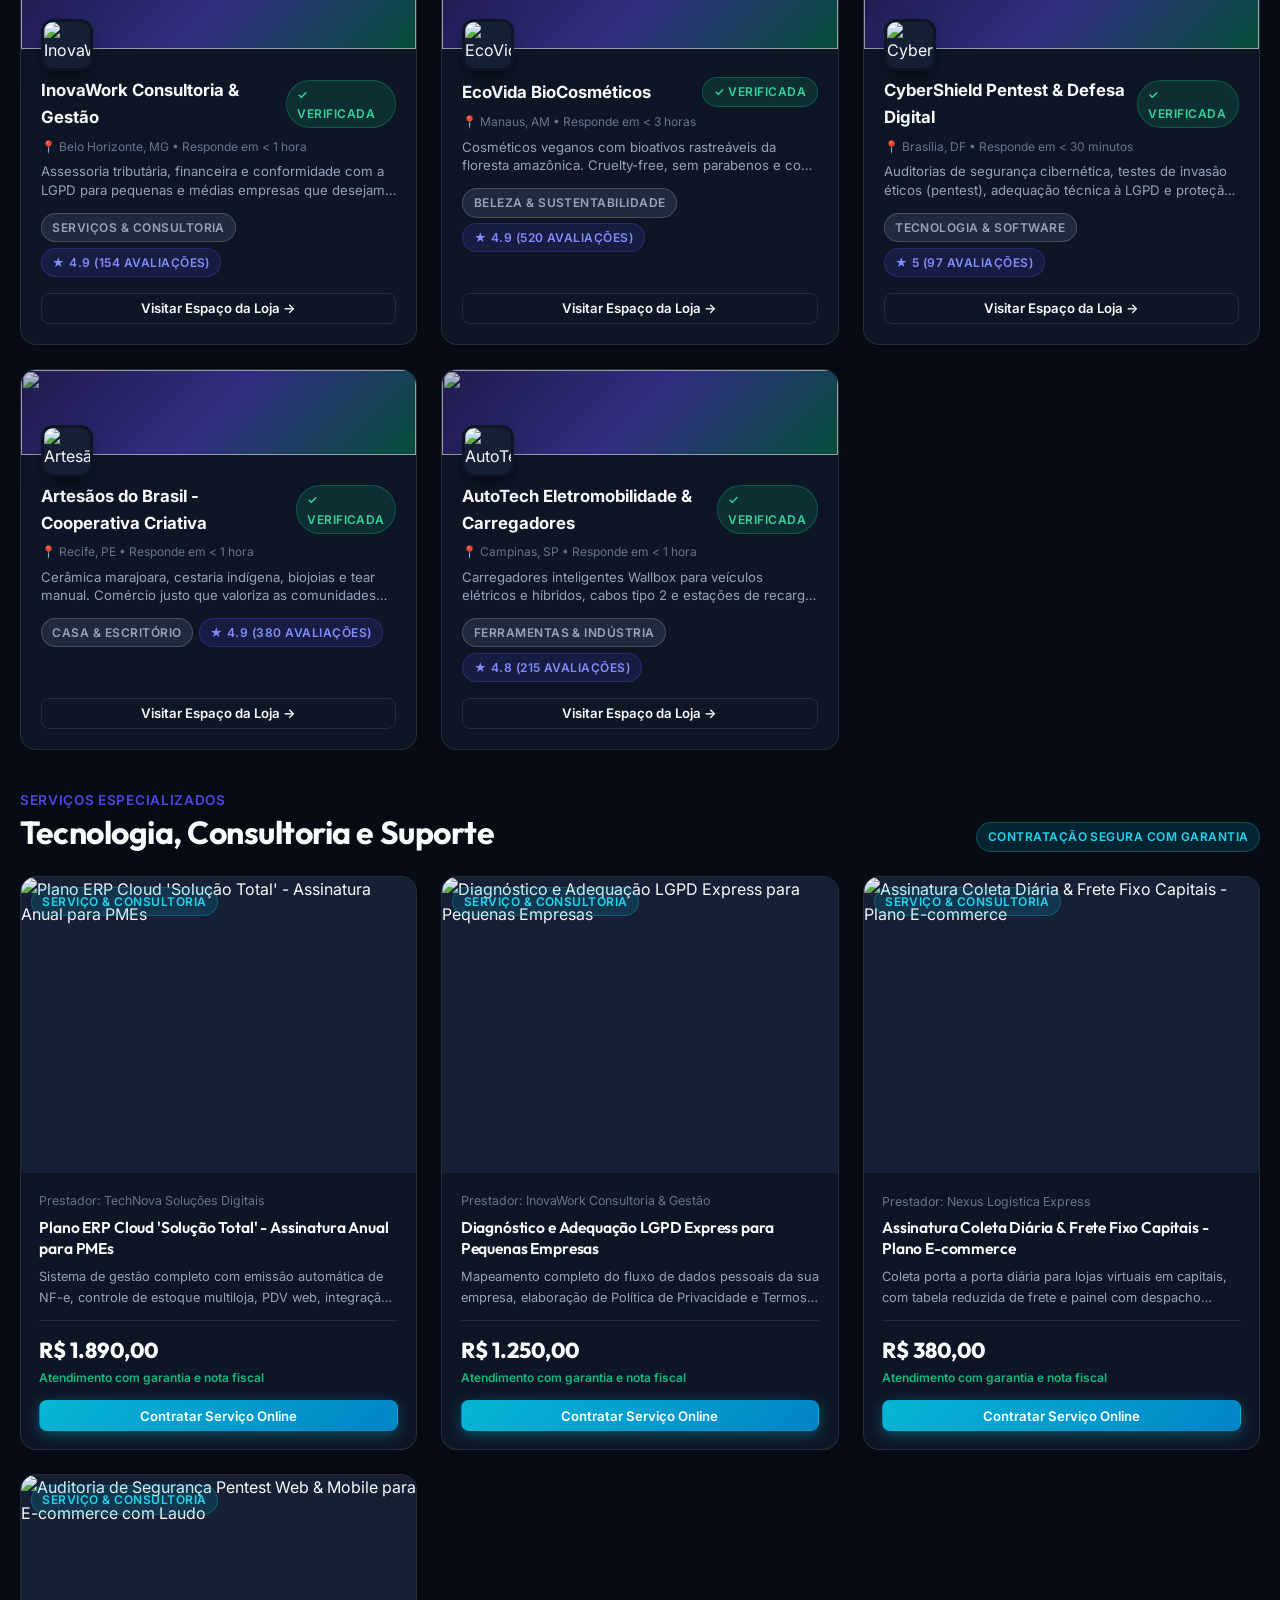
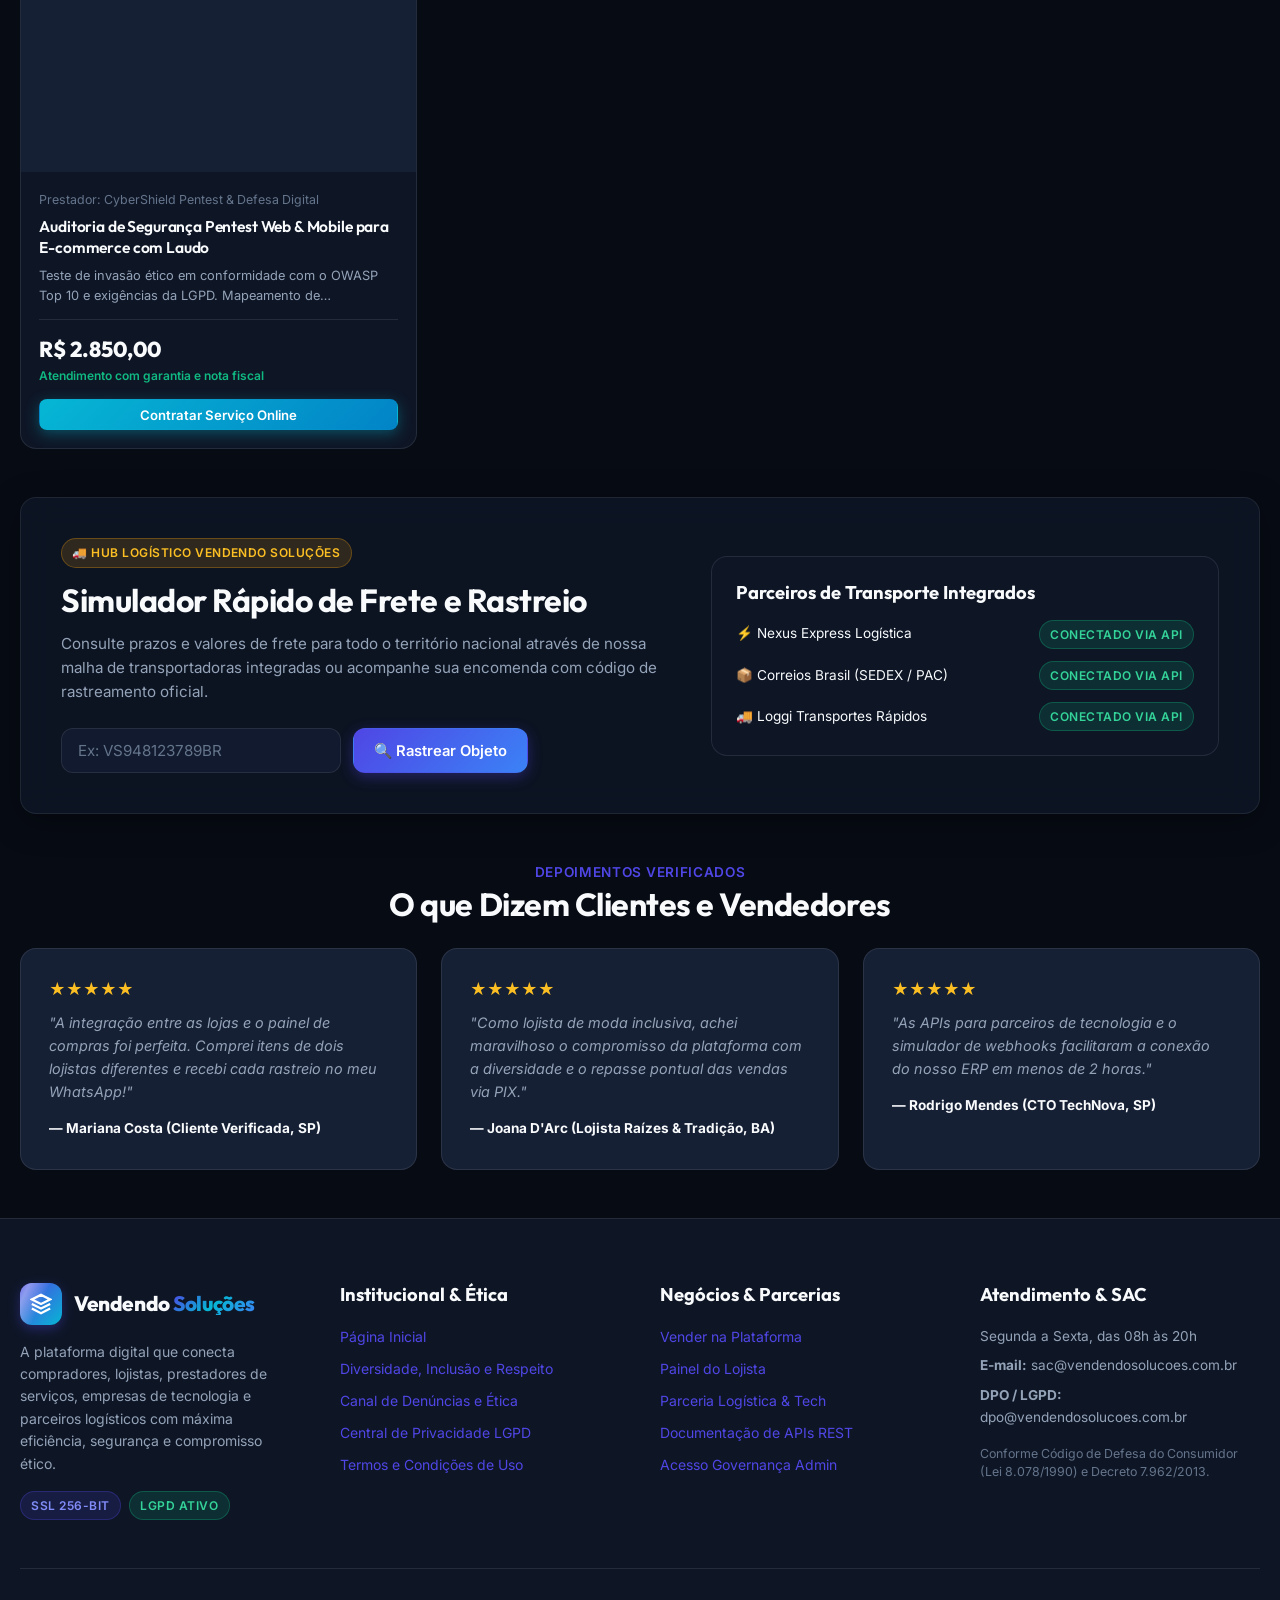
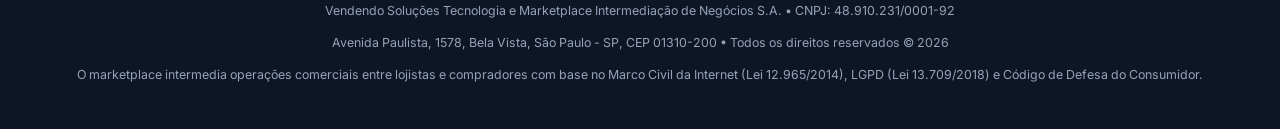
==== commit c418e820: "Documentar configuracao SMTP e dominios no Firebase" ====
--- a/index.html
+++ b/index.html
@@ -1230,7 +1230,8 @@
     <div class="modal-dialog">
       <div class="modal-header">
         <h3 class="modal-title">Acesso Seguro à Plataforma</h3>
-        <button class="modal-close-btn" onclick="App.closeModal('modal-login')">✕</button>
+        <span class="badge badge-primary" id="login-gate-badge" style="display:none;">Sessão necessária</span>
+        <button class="modal-close-btn" onclick="App.closeModal('modal-login')" id="login-close-btn" style="display:none;">✕</button>
       </div>
       <div class="modal-body">
         <div id="login-error-msg" style="display:none; padding:0.75rem 1rem; background:rgba(239,68,68,0.15); border:1px solid rgba(239,68,68,0.4); border-radius:var(--radius-md); color:#F87171; font-size:0.85rem; margin-bottom:1rem;"></div>
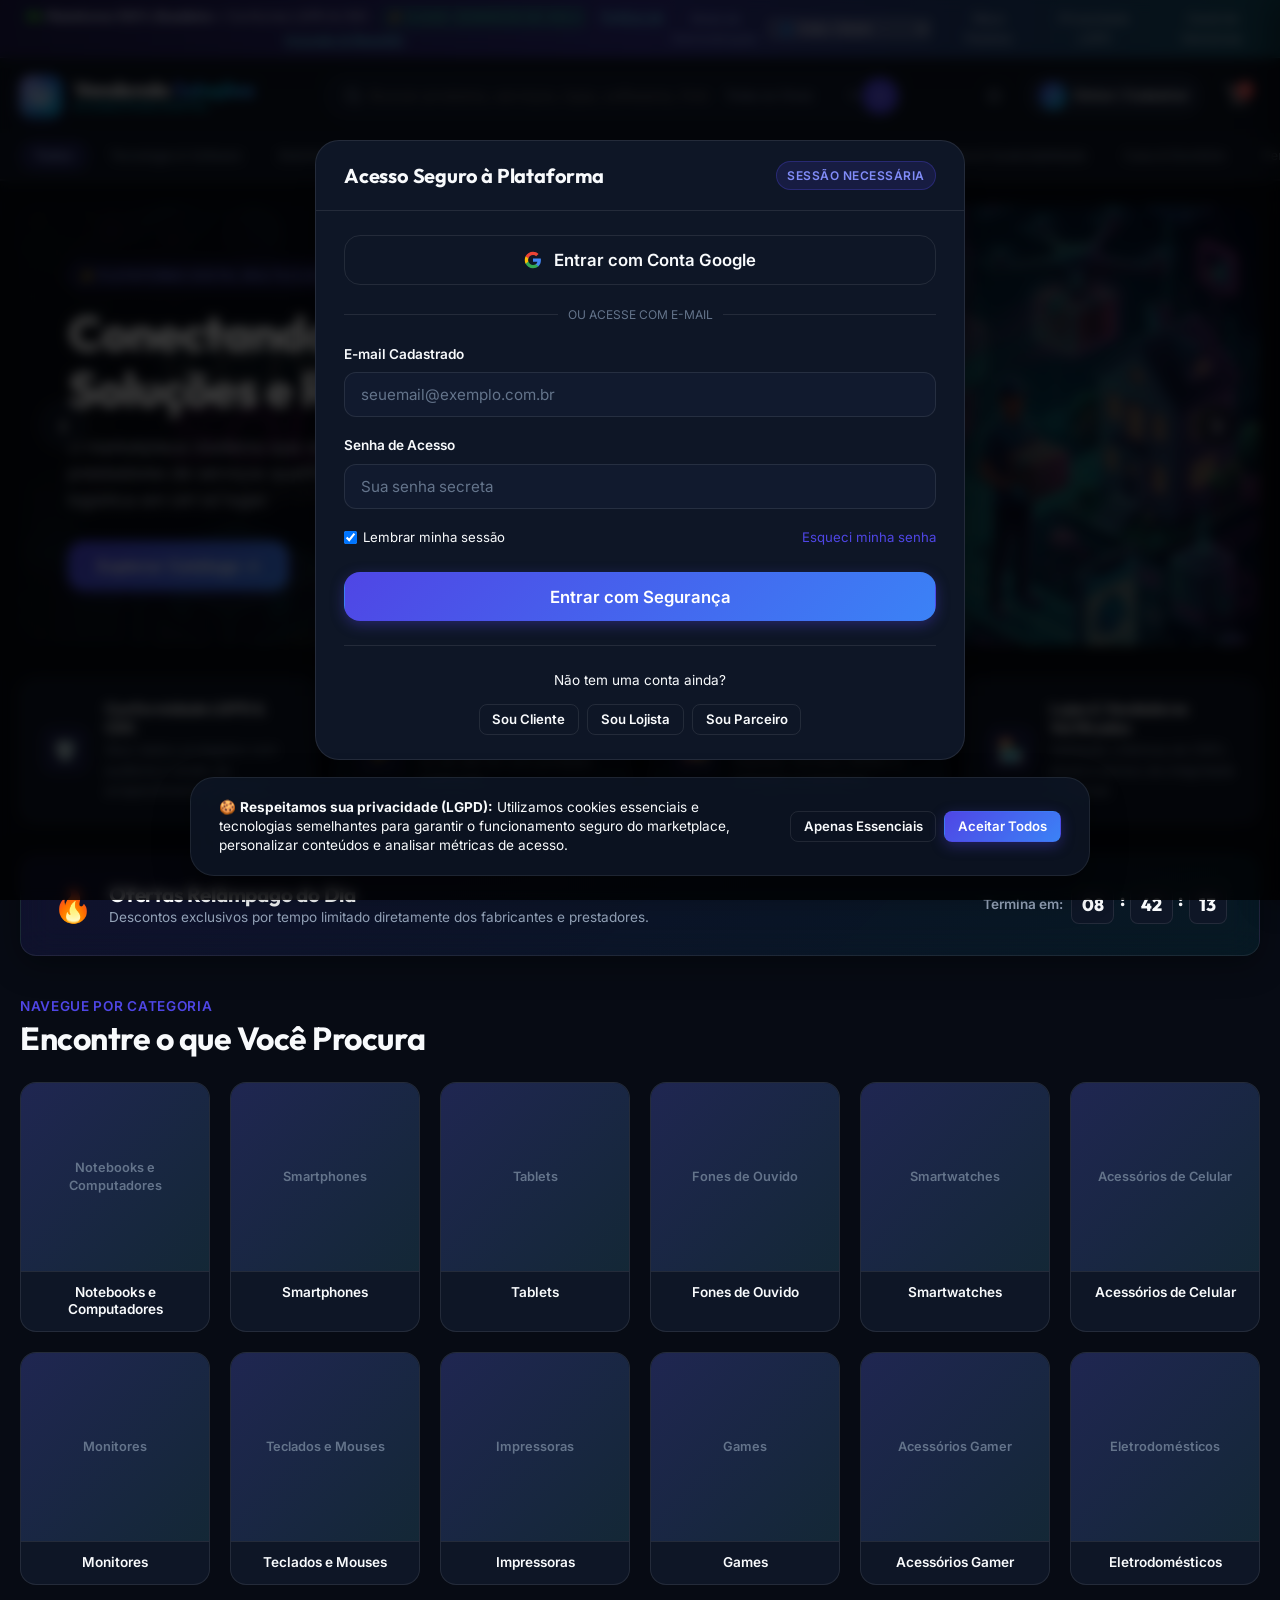
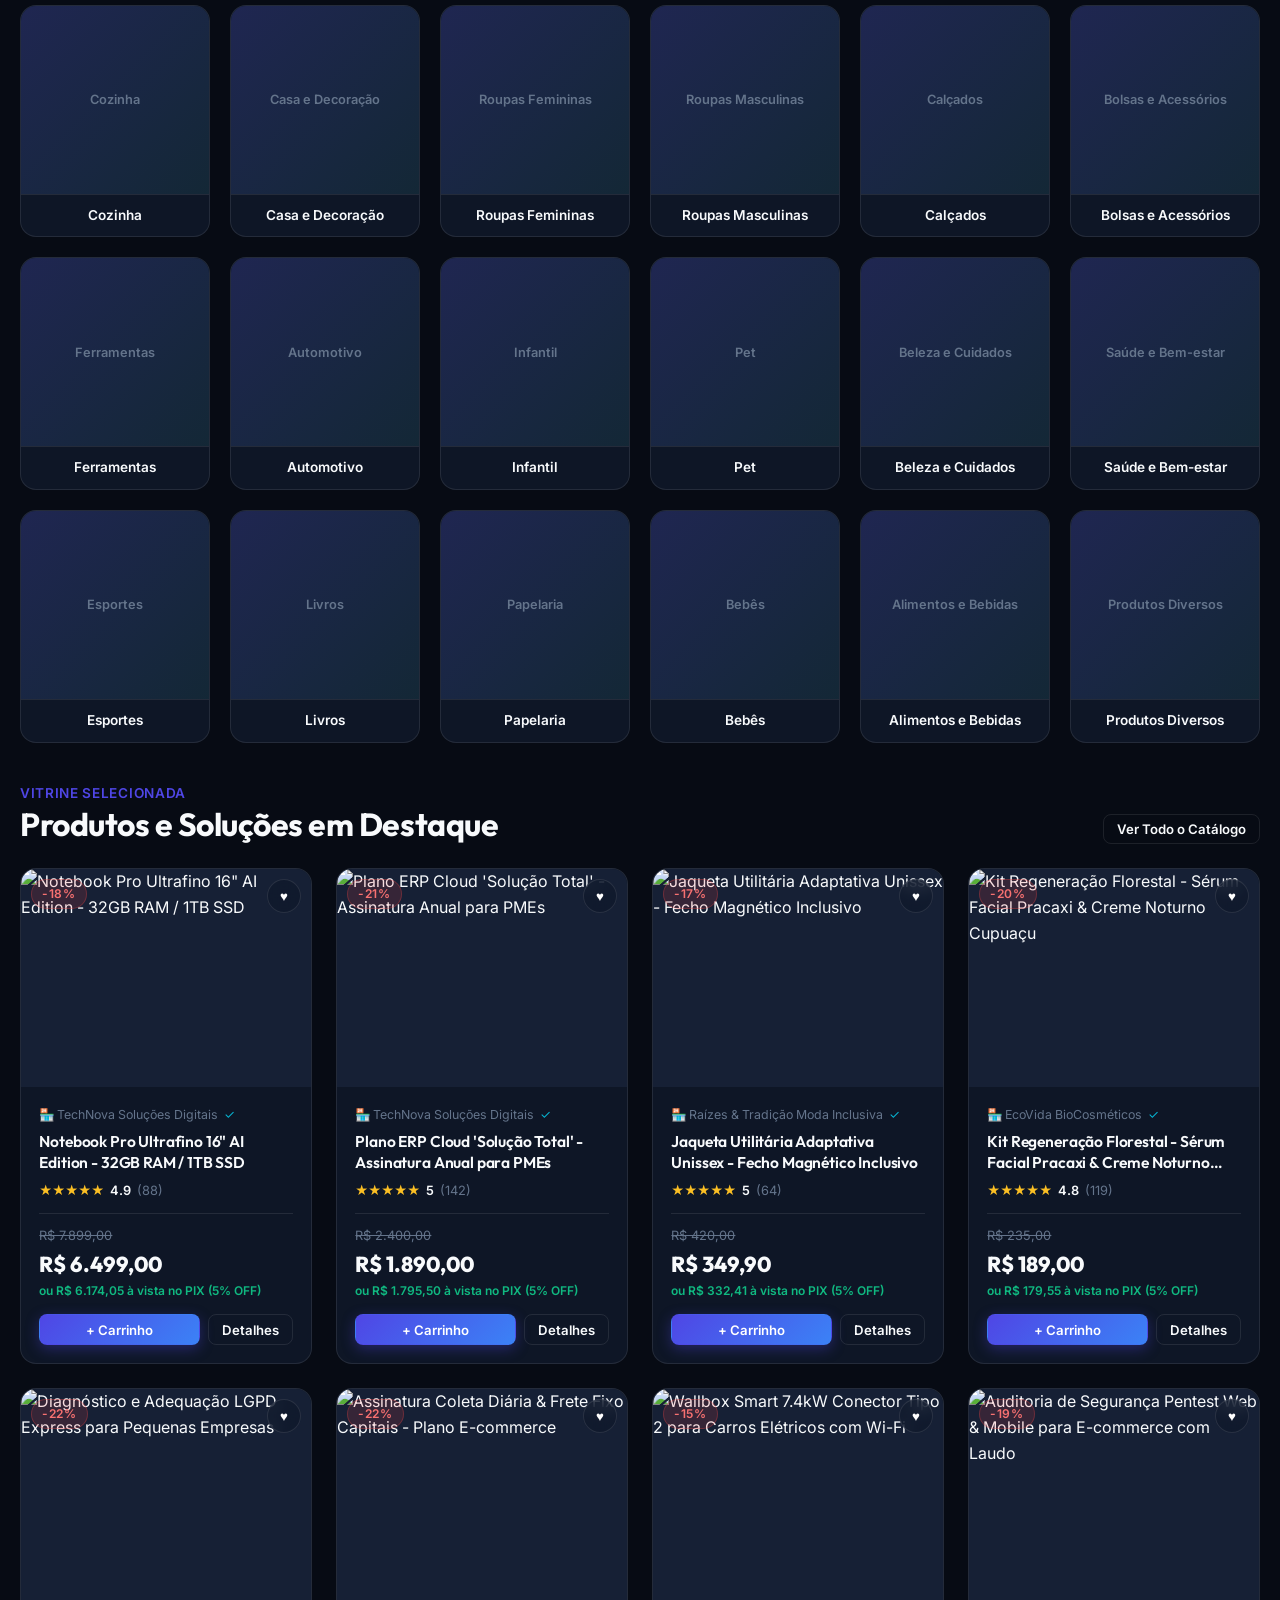
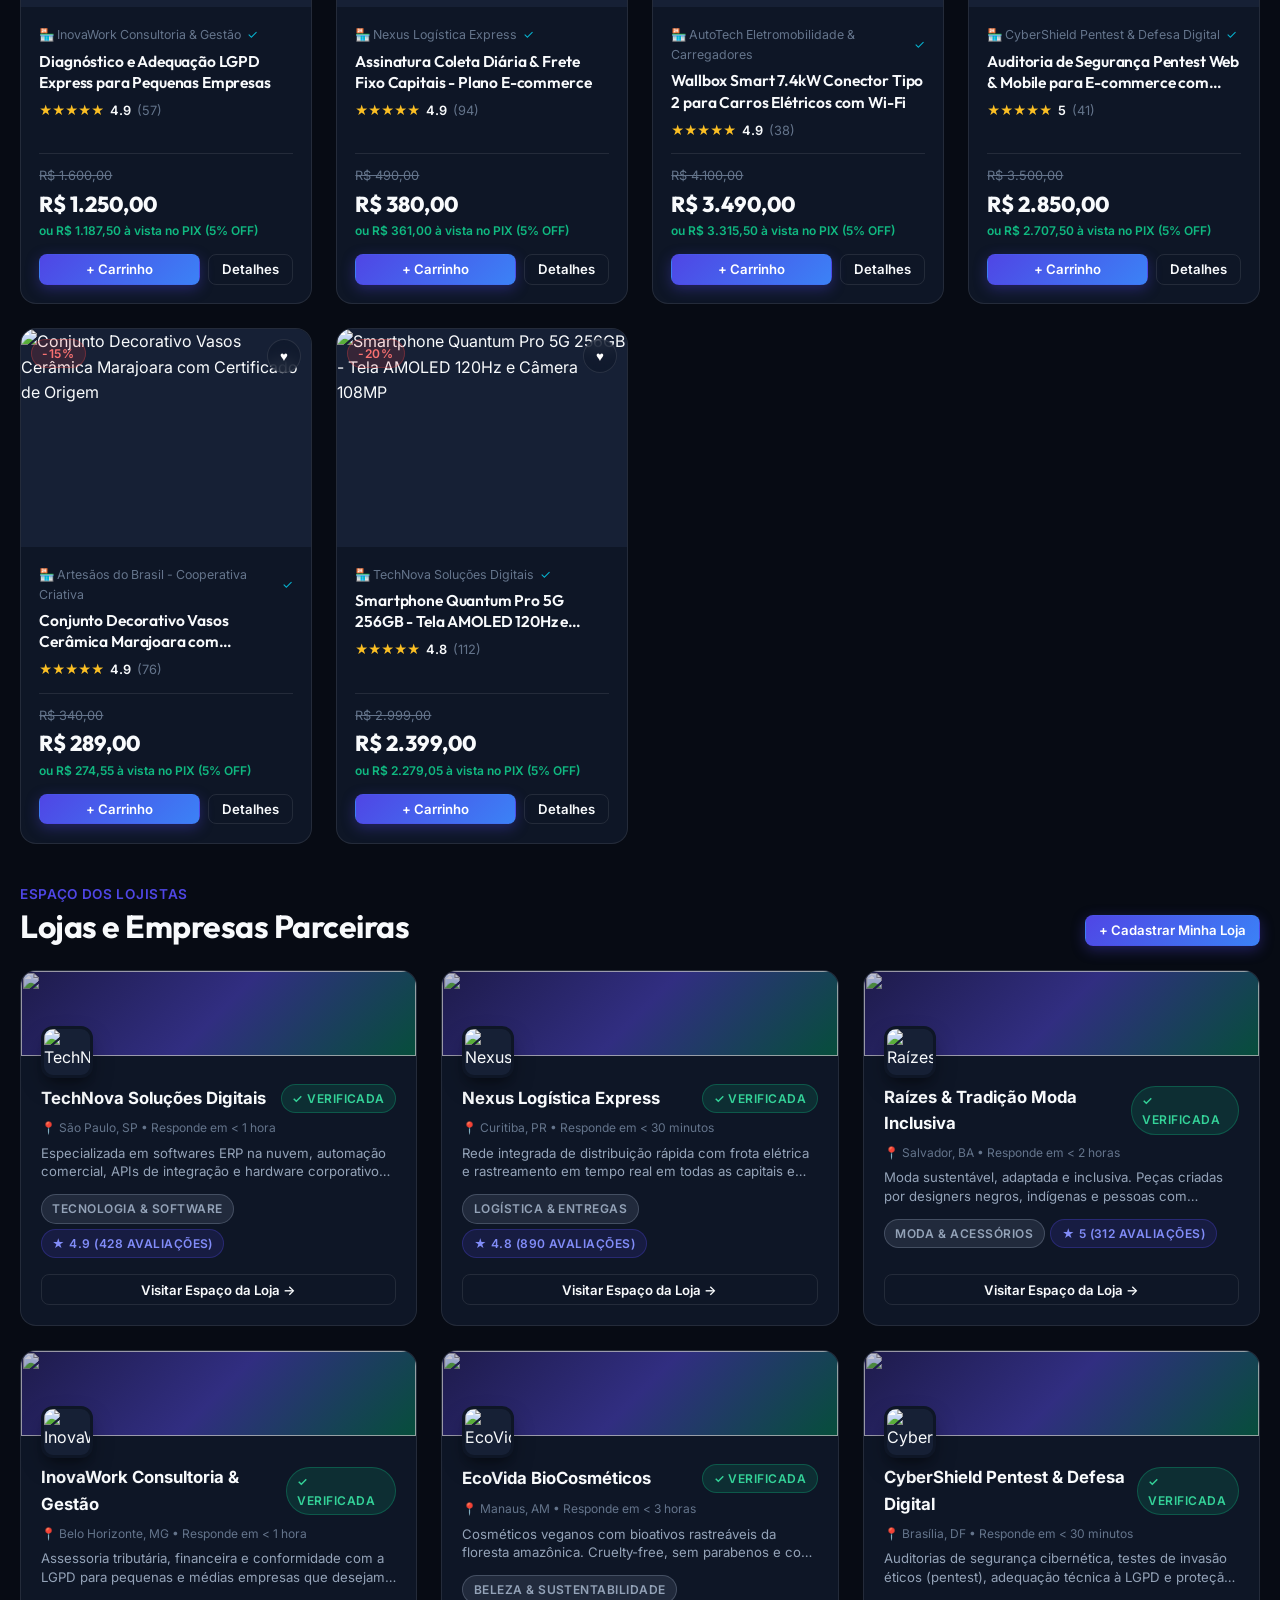
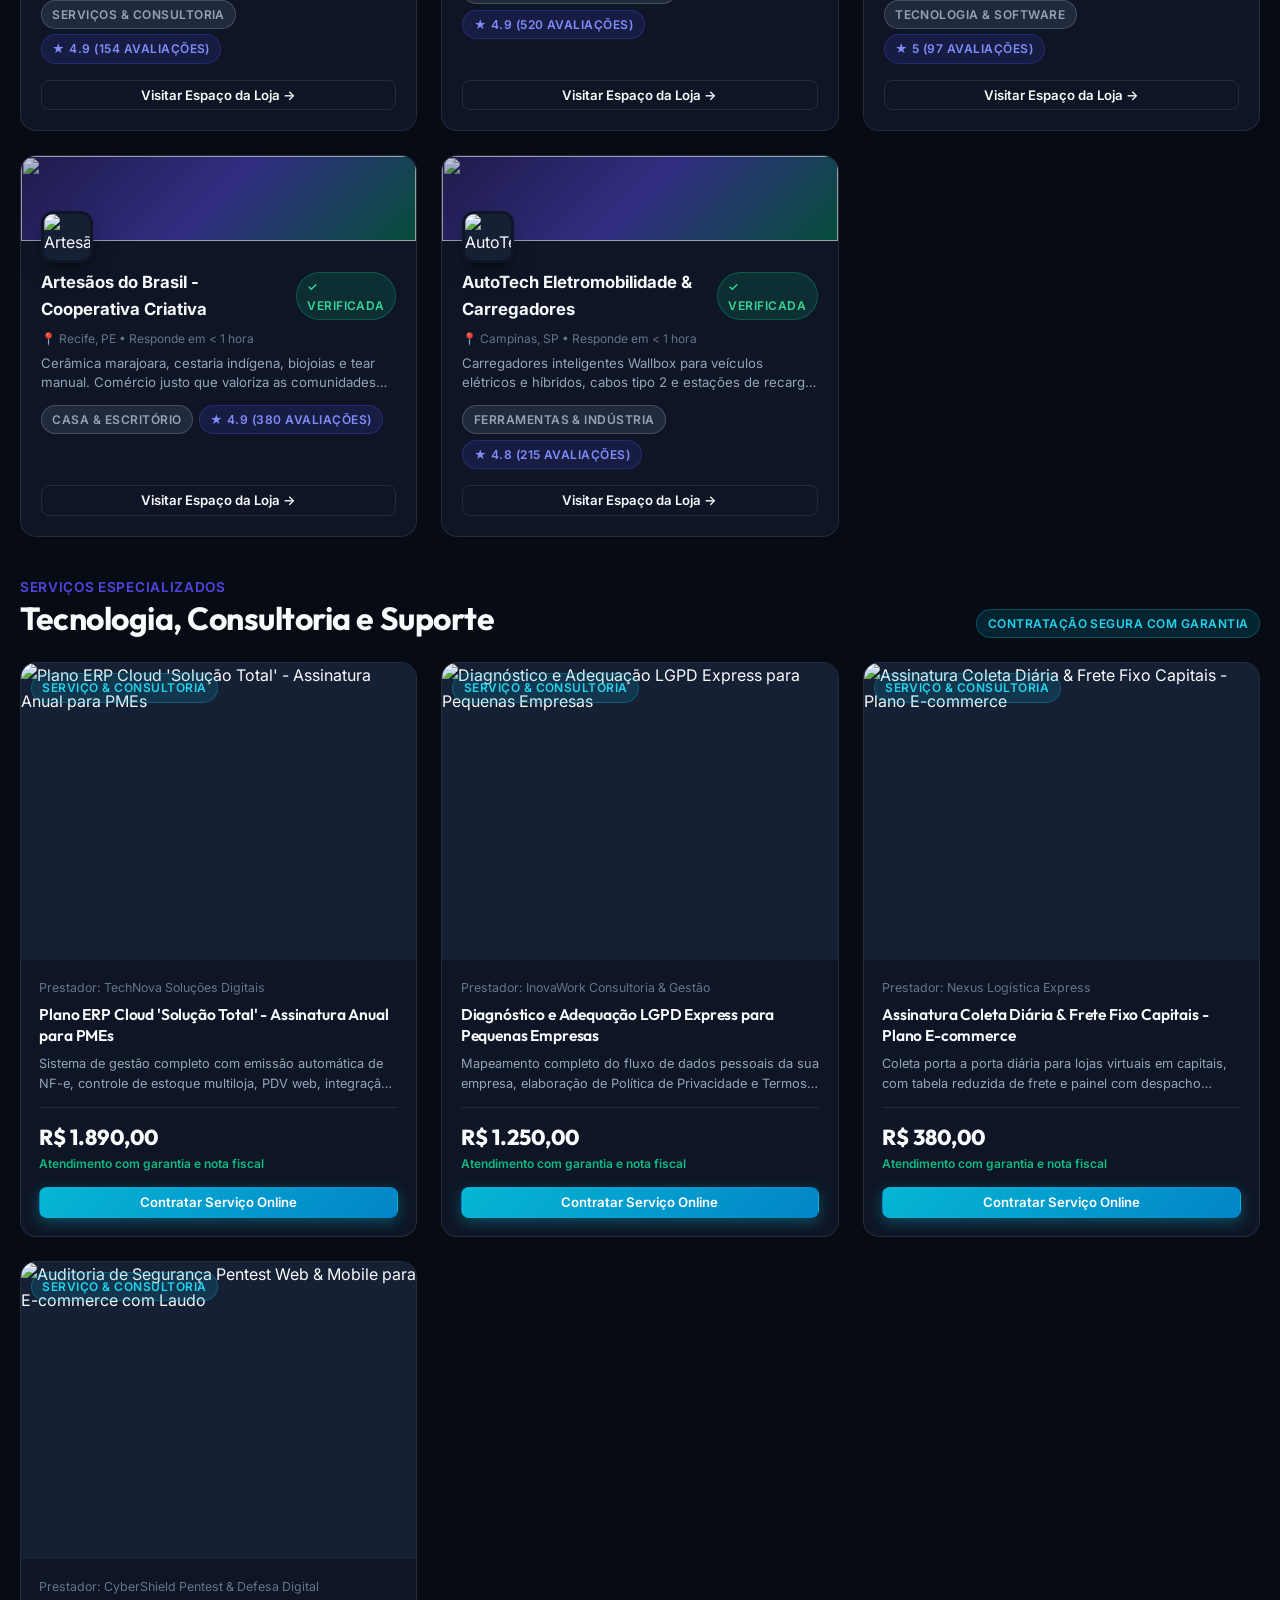
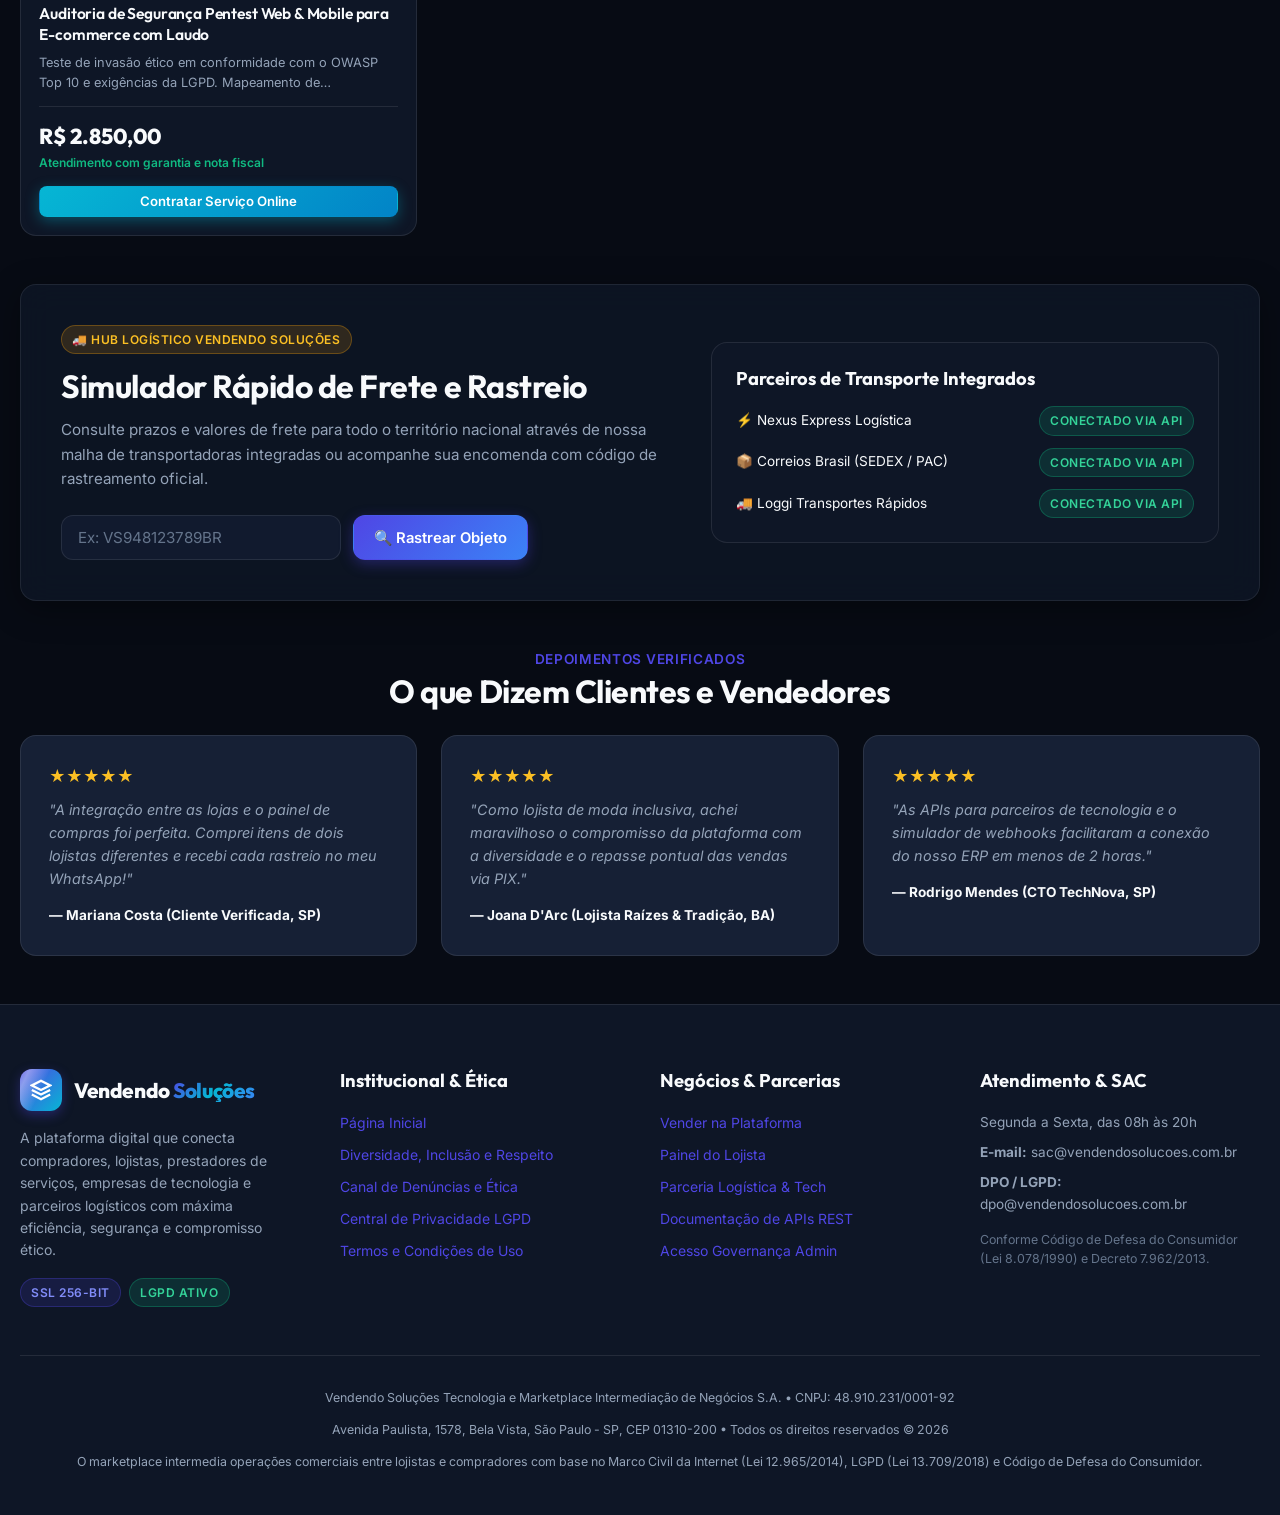
==== commit 0d7e5320: "Catalogo com 30 categorias, .netlifyignore e suite de testes Categorias com imagem propria: - 30 cat" ====
--- a/index.html
+++ b/index.html
@@ -306,6 +306,19 @@
               <span id="flash-s" style="background:var(--bg-surface); padding:0.25rem 0.6rem; border-radius:var(--radius-sm); border:1px solid var(--border-color);">15</span>
             </div>
           </div>
+        </div>
+      </section>
+
+      <!-- Grade de Categorias com Imagem Própria -->
+      <section id="section-categorias">
+        <div class="section-header">
+          <div class="section-title-wrap">
+            <span class="section-tagline">Navegue por Categoria</span>
+            <h2 class="section-title">Encontre o que Você Procura</h2>
+          </div>
+        </div>
+        <div class="category-image-grid" id="category-image-grid">
+          <!-- 30 cards com imagem, renderizados por App.renderProductCategoryGrid() -->
         </div>
       </section>
 
@@ -1152,6 +1165,48 @@
   </section>
 
   <!-- =========================================================================
+       VIEW: CATEGORIA (/categoria/<slug>)
+       ========================================================================= -->
+  <section id="view-category" class="view-container" style="display:none;">
+    <div class="container" style="max-width:1100px; margin:2rem auto;">
+
+      <div id="category-view-missing" style="display:none;" class="empty-state">
+        <h2>Categoria não encontrada</h2>
+        <p>O endereço acessado não corresponde a nenhuma categoria do catálogo.</p>
+        <button class="btn btn-primary" onclick="App.navigate('home')">Voltar à página inicial</button>
+      </div>
+
+      <div id="category-view-content">
+        <nav class="breadcrumb" style="margin-bottom:1rem; font-size:0.85rem;">
+          <a href="/categoria/todos" onclick="event.preventDefault(); App.navigate('home')">Início</a>
+          <span> / </span>
+          <a href="/categoria/smartphones" onclick="event.preventDefault(); App.navigate('home')">Categorias</a>
+          <span> / </span>
+          <strong id="category-view-slug"></strong>
+        </nav>
+
+        <div style="display:flex; align-items:center; gap:1.25rem; margin-bottom:2rem; flex-wrap:wrap;">
+          <div class="category-hero-image-wrap">
+            <img id="category-view-image" class="category-image" alt="" onerror="App.onImageFallback(this)">
+            <span class="category-image-fallback" aria-hidden="true"></span>
+          </div>
+          <div>
+            <span class="section-tagline">Categoria</span>
+            <h1 id="category-view-title" style="margin:0.25rem 0 0.5rem;">Categoria</h1>
+            <a class="btn btn-outline btn-sm" href="/categoria/todos" onclick="event.preventDefault(); App.navigate('home')">
+              ← Ver todas as categorias
+            </a>
+          </div>
+        </div>
+
+        <h2 style="margin-bottom:1rem; font-size:1.25rem;">Produtos nesta categoria</h2>
+        <div class="grid-products" id="category-view-grid"></div>
+      </div>
+
+    </div>
+  </section>
+
+  <!-- =========================================================================
        VIEW: MEUS PEDIDOS & HISTÓRICO
        ========================================================================= -->
   <section id="view-my-orders" class="view-container" style="display:none;">
--- a/css/marketplace.css
+++ b/css/marketplace.css
@@ -242,6 +242,121 @@
 }
 
 /* --------------------------------------------------------------------------
+   Grade de Categorias com Imagem Própria
+
+   30 cards, um por categoria. A imagem ocupa uma área de proporção fixa
+   com object-fit: cover, então um recorte quadrado ou panorâmico do
+   catálogo original não distorce o card nem quebra a alinhação da grade.
+
+   O rótulo (.category-image-name) fica sempre visível sob a imagem: ele é
+   o que identifica a categoria mesmo antes de as imagens existirem.
+   -------------------------------------------------------------------------- */
+.category-image-grid {
+  display: grid;
+  grid-template-columns: repeat(auto-fill, minmax(190px, 1fr));
+  gap: 1.25rem;
+  margin-bottom: 2.5rem;
+}
+
+.category-image-card {
+  display: flex;
+  flex-direction: column;
+  background: var(--bg-surface);
+  border: 1px solid var(--border-color);
+  border-radius: var(--radius-lg);
+  overflow: hidden;
+  text-decoration: none;
+  color: var(--text-primary);
+  transition: transform 0.2s ease, border-color 0.2s ease, box-shadow 0.2s ease;
+}
+
+.category-image-card:hover,
+.category-image-card:focus-visible {
+  transform: translateY(-4px);
+  border-color: var(--primary);
+  box-shadow: var(--shadow-lg);
+  outline: none;
+}
+
+.category-image-wrap {
+  position: relative;
+  width: 100%;
+  aspect-ratio: 1 / 1;
+  overflow: hidden;
+  background: var(--bg-surface-elevated);
+}
+
+.category-image {
+  width: 100%;
+  height: 100%;
+  object-fit: cover;
+  display: block;
+  transition: transform 0.3s ease;
+}
+
+.category-image-card:hover .category-image {
+  transform: scale(1.05);
+}
+
+/* Enquanto o arquivo não existe, o card mostra o nome em vez do ícone de
+   imagem quebrada. O onerror em JS adiciona .category-image-missing. */
+.category-image-fallback {
+  position: absolute;
+  inset: 0;
+  display: none;
+  align-items: center;
+  justify-content: center;
+  padding: 1rem;
+  text-align: center;
+  font-size: 0.8rem;
+  font-weight: 600;
+  line-height: 1.35;
+  color: var(--text-muted);
+  background: linear-gradient(135deg, rgba(79, 70, 229, 0.16), rgba(6, 78, 59, 0.16));
+}
+
+.category-image-empty .category-image-fallback {
+  display: flex;
+}
+
+.category-image-missing {
+  display: none;
+}
+
+.category-image-name {
+  display: block;
+  padding: 0.75rem 0.9rem;
+  font-size: 0.85rem;
+  font-weight: 600;
+  line-height: 1.3;
+  text-align: center;
+  border-top: 1px solid var(--border-color);
+}
+
+/* Cabeçalho da view /categoria/<slug> */
+.category-hero-image-wrap {
+  position: relative;
+  width: 132px;
+  height: 132px;
+  flex-shrink: 0;
+  border-radius: var(--radius-lg);
+  overflow: hidden;
+  border: 1px solid var(--border-color);
+  background: var(--bg-surface-elevated);
+}
+
+.breadcrumb {
+  color: var(--text-muted);
+}
+.breadcrumb a {
+  color: var(--text-secondary);
+  text-decoration: none;
+}
+.breadcrumb a:hover {
+  color: var(--primary);
+}
+
+/* --------------------------------------------------------------------------
    Storefront Individual View
    -------------------------------------------------------------------------- */
 .storefront-header {
--- a/css/responsive.css
+++ b/css/responsive.css
@@ -229,6 +229,31 @@
   }
 }
 
+/* Tablet: 4 por linha */
+@media (max-width: 1024px) {
+  .category-image-grid {
+    grid-template-columns: repeat(4, 1fr);
+    gap: 1rem;
+  }
+}
+
+/* --------------------------------------------------------------------------
+   Mobile: 2 categorias por linha, mantendo a imagem legível.
+   minmax(0, 1fr) em vez de 1fr puro evita que o nome longo ("Notebooks e
+   Computadores") estoure a coluna e desalinhe a grade.
+   -------------------------------------------------------------------------- */
+@media (max-width: 768px) {
+  .category-image-grid {
+    grid-template-columns: repeat(2, minmax(0, 1fr));
+    gap: 0.75rem;
+  }
+
+  .category-image-name {
+    padding: 0.6rem 0.5rem;
+    font-size: 0.78rem;
+  }
+}
+
 /* Extra small mobile (< 480px) */
 @media (max-width: 480px) {
   .grid-products {
@@ -238,4 +263,21 @@
   .trust-strip {
     grid-template-columns: 1fr;
   }
-}
+
+  /* Continua em 2 colunas: baixar para 1 tornaria a lista de 30 itens
+     longa demais. O rótulo encolhe e a imagem ganha altura útil. */
+  .category-image-grid {
+    grid-template-columns: repeat(2, minmax(0, 1fr));
+    gap: 0.6rem;
+  }
+
+  .category-image-name {
+    font-size: 0.72rem;
+    padding: 0.5rem 0.4rem;
+  }
+
+  .category-hero-image-wrap {
+    width: 96px;
+    height: 96px;
+  }
+}
